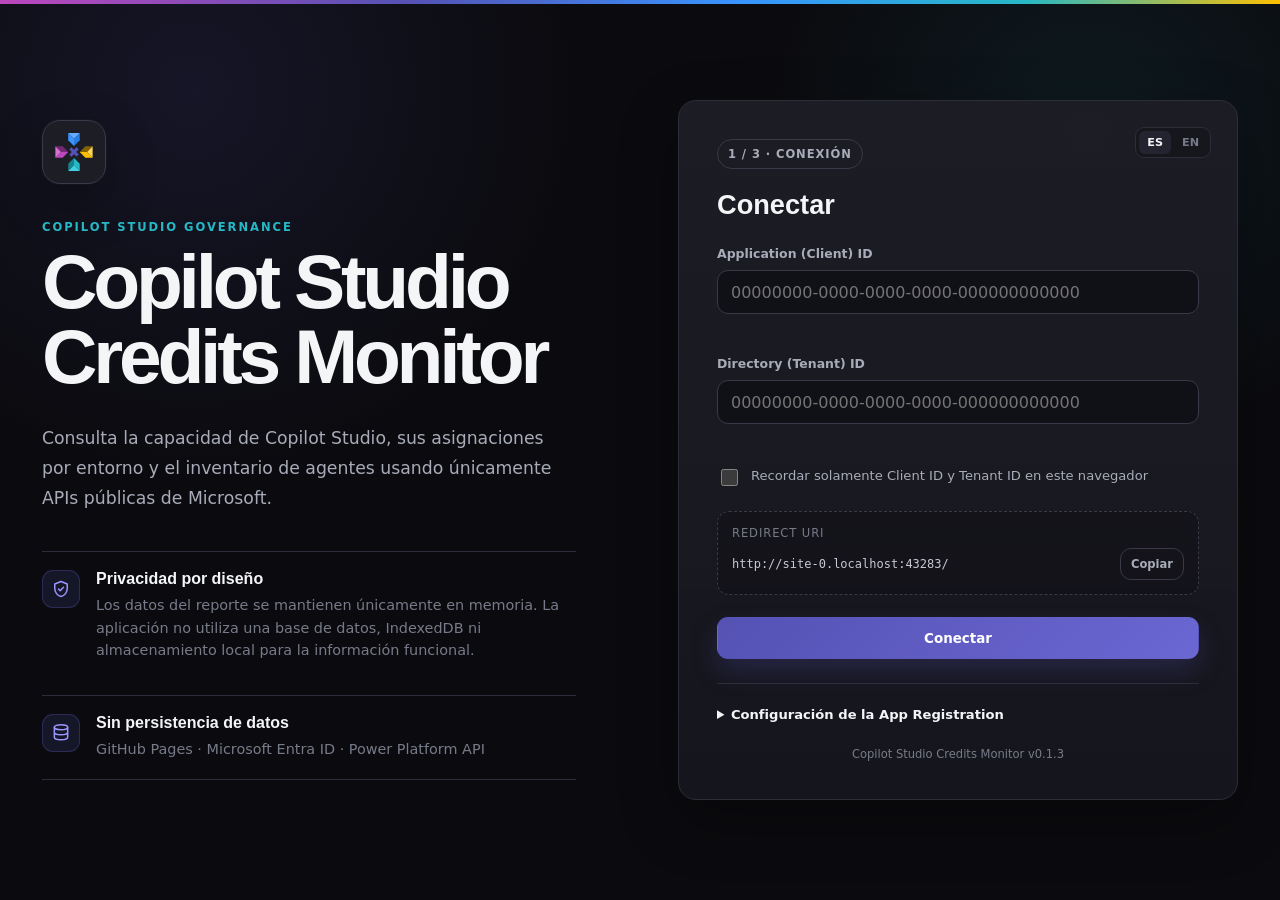
==== index.html @ 64adfed3 "Add files via upload" ====
<!doctype html>
<!-- Copilot Studio Credits Monitor v0.1.3 -->
<html lang="es">
  <head>
    <meta charset="UTF-8" />
    <meta name="viewport" content="width=device-width, initial-scale=1.0" />
    <meta name="theme-color" content="#0b0b0f" />
    <meta name="description" content="Copilot Studio Credits Monitor — static, read-only Power Platform reporting SPA." />
    <meta http-equiv="Content-Security-Policy" content="default-src 'self'; script-src 'self'; style-src 'self' 'unsafe-inline' https://fonts.googleapis.com; font-src 'self' https://fonts.gstatic.com; img-src 'self' data:; connect-src 'self' https://login.microsoftonline.com https://api.powerplatform.com; frame-src https://login.microsoftonline.com; object-src 'none'; base-uri 'self'; form-action 'self' https://login.microsoftonline.com; frame-ancestors 'none'; upgrade-insecure-requests" />
    <link rel="preconnect" href="https://fonts.googleapis.com" />
    <link rel="preconnect" href="https://fonts.gstatic.com" crossorigin />
    <link href="https://fonts.googleapis.com/css2?family=Inter:wght@400;500;600;700&family=Space+Grotesk:wght@500;600;700&display=swap" rel="stylesheet" />
    <link rel="icon" href="./assets/nfba-logo.svg" type="image/svg+xml" />
    <title>Copilot Studio Credits Monitor</title>
    <script type="module" crossorigin src="./assets/index-C0Znh2kC.js"></script>
    <link rel="stylesheet" crossorigin href="./assets/index-skGBAotD.css">
  </head>
  <body>
    <div id="app"></div>
  </body>
</html>
---- assets/index-skGBAotD.css ----
:root{--lightningcss-light: ;--lightningcss-dark:initial;color-scheme:dark;--indigo:#5552b4;--blue:#3895ff;--teal:#27b8c6;--gold:#ffc000;--magenta:#bd47bd;--red:#e05;--green:#38c793;--ink:#0b0b0f;--surface:#16161d;--surface-2:#1d1d26;--surface-3:#242430;--hairline:#2d2d39;--hairline-light:#393947;--text:#f4f5f7;--muted:#a8abb8;--soft:#777b89;--spectrum:linear-gradient(135deg, #bd47bd 0%, #5552b4 32%, #3895ff 58%, #27b8c6 80%, #ffc000 100%);--shadow:0 20px 60px #00000052;--radius:18px}*{box-sizing:border-box}html{background:var(--ink);min-height:100%}body{background:radial-gradient(circle at 15% 10%, #5552b426, transparent 28%), radial-gradient(circle at 85% 15%, #27b8c617, transparent 24%), var(--ink);min-width:320px;min-height:100vh;color:var(--text);margin:0;font-family:Inter,system-ui,sans-serif}button,input,select{font:inherit}button{color:inherit}a{color:var(--blue)}svg{fill:none;stroke:currentColor;stroke-width:1.8px;stroke-linecap:round;stroke-linejoin:round;width:20px;height:20px}.spectrum-line{z-index:100;background:var(--spectrum);height:4px;position:fixed;inset:0 0 auto}.panel{border:1px solid var(--hairline);border-radius:var(--radius);box-shadow:var(--shadow);background:linear-gradient(#1d1d26f0,#16161df5)}.eyebrow{color:var(--teal);letter-spacing:.17em;text-transform:uppercase;margin:0 0 10px;font-size:.72rem;font-weight:700}.connect-layout{grid-template-columns:minmax(0,1.1fr) minmax(390px,560px);align-items:center;gap:clamp(40px,8vw,120px);max-width:1320px;min-height:100vh;margin:0 auto;padding:64px 42px;display:grid}.connect-brand{max-width:680px}.brand-mark{background:var(--surface-2);border:1px solid var(--hairline-light);border-radius:18px;place-items:center;width:64px;height:64px;margin-bottom:36px;display:grid;box-shadow:0 0 0 1px #ffffff05,0 18px 50px #00000040}.brand-mark img{width:42px;height:42px}.connect-brand h1{letter-spacing:-.055em;max-width:760px;margin:0;font:700 clamp(2.8rem,6vw,5.6rem)/.98 Space Grotesk,sans-serif}.connect-brand .lead{max-width:650px;color:var(--muted);margin:28px 0 38px;font-size:1.08rem;line-height:1.75}.connect-features{gap:16px;display:grid}.connect-features article{border-top:1px solid var(--hairline);gap:16px;padding:18px 0;display:flex}.connect-features article:last-child{border-bottom:1px solid var(--hairline)}.connect-features strong{font-family:Space Grotesk,sans-serif;display:block}.connect-features p{color:var(--soft);margin:6px 0 0;font-size:.9rem;line-height:1.55}.feature-icon,.notice-icon,.about-icon{color:#9997ff;background:#5552b429;border:1px solid #5552b457;border-radius:11px;flex:none;place-items:center;width:38px;height:38px;display:grid}.connect-card{padding:38px;position:relative}.connect-language{position:absolute;top:26px;right:26px}.step-badge,.source-pill{border:1px solid var(--hairline-light);color:var(--muted);text-transform:uppercase;letter-spacing:.08em;border-radius:999px;align-items:center;padding:7px 10px;font-size:.72rem;font-weight:600;display:inline-flex}.connect-card h2{margin:22px 0 28px;font:650 1.7rem/1 Space Grotesk,sans-serif}.field{gap:9px;margin-bottom:18px;display:grid}.field>span,.filters label>span,.select-field>span{color:var(--muted);font-size:.78rem;font-weight:600}input,select{width:100%;min-height:44px;color:var(--text);border:1px solid var(--hairline-light);background:#101017;border-radius:11px;outline:none;padding:0 13px;transition:border .2s,box-shadow .2s}input:focus,select:focus{border-color:var(--blue);box-shadow:0 0 0 3px #3895ff21}.field-error{color:#ff7aa7;min-height:15px;font-size:.74rem}.remember-row{color:var(--muted);align-items:flex-start;gap:10px;margin:8px 0 22px;font-size:.82rem;line-height:1.45;display:flex}.remember-row input{width:17px;height:17px;min-height:auto;accent-color:var(--indigo)}.redirect-box{border:1px dashed var(--hairline-light);background:#0000002e;border-radius:12px;grid-template-columns:1fr auto;align-items:center;gap:8px 12px;margin-bottom:22px;padding:14px;display:grid}.redirect-box>span{color:var(--soft);text-transform:uppercase;letter-spacing:.08em;grid-column:1/-1;font-size:.72rem}.redirect-box code{text-overflow:ellipsis;color:#c7c8d1;white-space:nowrap;min-width:0;font-size:.75rem;overflow:hidden}.button{cursor:pointer;border:1px solid #0000;border-radius:11px;justify-content:center;align-items:center;gap:8px;min-height:42px;padding:0 16px;font-size:.84rem;font-weight:650;transition:transform .15s,background .15s,border .15s;display:inline-flex}.button:hover:not(:disabled){transform:translateY(-1px)}.button:disabled{opacity:.5;cursor:not-allowed}.button.primary{color:#fff;background:linear-gradient(135deg, var(--indigo), #6b67d3);box-shadow:0 12px 26px #5552b440}.button.secondary{background:var(--surface-3);border-color:var(--hairline-light)}.button.ghost{border-color:var(--hairline-light);color:var(--muted);background:0 0}.button.compact{min-height:32px;padding:0 10px;font-size:.72rem}.button.wide{width:100%}.setup-details{border-top:1px solid var(--hairline);color:var(--muted);margin-top:24px;padding-top:20px;font-size:.82rem;line-height:1.6}.setup-details summary{cursor:pointer;color:var(--text);font-weight:600}.setup-details code{overflow-wrap:anywhere;background:#0e0e14;border-radius:8px;margin-top:10px;padding:10px;display:block}.version-line{color:var(--soft);text-align:center;margin:22px 0 0;font-size:.72rem}.language-switch{border:1px solid var(--hairline);background:var(--surface);border-radius:9px;gap:3px;padding:3px;display:flex}.language-switch button{color:var(--soft);cursor:pointer;background:0 0;border:0;border-radius:6px;padding:5px 8px;font-size:.7rem;font-weight:700}.language-switch button.active{background:var(--surface-3);color:var(--text)}.app-header{z-index:40;-webkit-backdrop-filter:blur(18px);backdrop-filter:blur(18px);border-bottom:1px solid var(--hairline);background:#0b0b0fe0;justify-content:space-between;align-items:center;height:74px;padding:0 24px;display:flex;position:sticky;top:0}.header-brand{align-items:center;gap:12px;display:flex}.header-brand img{width:34px;height:34px}.header-brand div{gap:2px;display:grid}.header-brand span{color:var(--teal);letter-spacing:.12em;font-size:.61rem;font-weight:700}.header-brand strong{font:650 .96rem Space Grotesk,sans-serif}.header-actions{align-items:center;gap:9px;display:flex}.memory-badge{color:var(--muted);border:1px solid var(--hairline);border-radius:999px;align-items:center;gap:7px;padding:8px 10px;font-size:.72rem;display:flex}.memory-badge span{background:var(--teal);border-radius:50%;width:7px;height:7px;box-shadow:0 0 10px #27b8c6a6}.icon-button{border:1px solid var(--hairline);background:var(--surface);width:38px;height:38px;color:var(--muted);cursor:pointer;border-radius:10px;place-items:center;display:grid}.icon-button:hover:not(:disabled){color:var(--text);border-color:var(--hairline-light)}.icon-button:disabled{opacity:.45}.app-frame{grid-template-columns:250px minmax(0,1fr);min-height:calc(100vh - 74px);display:grid}.sidebar{border-right:1px solid var(--hairline);background:#0e0e13c2;flex-direction:column;height:calc(100vh - 74px);padding:24px 16px 18px;display:flex;position:sticky;top:74px}.session-card{background:var(--surface);border:1px solid var(--hairline);border-radius:14px;margin-bottom:22px;padding:16px}.session-status{color:var(--green);text-transform:uppercase;letter-spacing:.08em;align-items:center;gap:7px;margin-bottom:10px;font-size:.68rem;font-weight:700;display:flex}.session-status span{background:var(--green);border-radius:50%;width:7px;height:7px}.session-card>strong{text-overflow:ellipsis;white-space:nowrap;font-size:.82rem;display:block;overflow:hidden}.session-card dl{gap:9px;margin:14px 0 0;display:grid}.session-card dl div{justify-content:space-between;gap:8px;display:flex}.session-card dt{color:var(--soft);font-size:.66rem}.session-card dd{color:var(--muted);text-align:right;margin:0;font-size:.66rem}.side-nav{gap:6px;display:grid}.side-nav button{min-height:46px;color:var(--muted);cursor:pointer;text-align:left;background:0 0;border:1px solid #0000;border-radius:11px;align-items:center;gap:13px;padding:0 12px;font-weight:600;display:flex}.side-nav button span{color:var(--soft);font:600 .65rem Space Grotesk,sans-serif}.side-nav button:hover{color:var(--text);background:#ffffff06}.side-nav button.active{color:#fff;background:linear-gradient(90deg,#5552b43b,#5552b40d);border-color:#5552b454}.side-nav button.active span{color:#aaa8ff}.sidebar-footer{color:var(--soft);margin-top:auto;padding:12px;font-size:.68rem;line-height:1.6}.sidebar-footer span{color:#555867}.main-content{min-width:0;padding:34px clamp(20px,3.2vw,48px) 60px}.page-heading{justify-content:space-between;align-items:flex-end;gap:28px;margin-bottom:26px;display:flex}.page-heading h1{letter-spacing:-.045em;margin:0;font:700 clamp(2.1rem,4vw,3.7rem)/1 Space Grotesk,sans-serif}.page-heading p:not(.eyebrow){max-width:720px;color:var(--muted);margin:12px 0 0;line-height:1.6}.page-actions{align-items:flex-end;gap:10px;display:flex}.select-field{gap:6px;min-width:260px;display:grid}.loading-panel{border-color:#3895ff47;align-items:center;gap:16px;margin-bottom:20px;padding:18px 20px;display:flex}.loading-panel p{color:var(--muted);margin:5px 0 0;font-size:.8rem}.spinner{border:3px solid #3895ff2b;border-top-color:var(--blue);border-radius:50%;width:28px;height:28px;animation:.9s linear infinite spin}@keyframes spin{to{transform:rotate(360deg)}}.error-stack{gap:10px;margin-bottom:20px;display:grid}.error-banner{background:#ee005512;border:1px solid #ee005552;border-radius:13px;grid-template-columns:auto minmax(0,1fr) auto;align-items:start;gap:13px;padding:15px;display:grid}.error-symbol{color:#ff6b9e;background:#ee005526;border-radius:9px;place-items:center;width:30px;height:30px;font-weight:800;display:grid}.error-copy p{color:#d5a5b6;margin:5px 0 0;font-size:.8rem;line-height:1.5}.error-copy pre{color:#d7b9c3;white-space:pre-wrap;background:#00000038;border-radius:8px;max-height:180px;padding:10px;font-size:.72rem;overflow:auto}.kpi-grid{grid-template-columns:repeat(5,minmax(0,1fr));gap:14px;margin-bottom:16px;display:grid}.kpi-card{min-height:145px;box-shadow:none;padding:21px;position:relative;overflow:hidden}.kpi-card:before{content:"";background:var(--card-accent);height:3px;position:absolute;inset:0 0 auto}.kpi-card>span{color:var(--muted);font-size:.76rem;font-weight:600}.kpi-card>strong{letter-spacing:-.04em;margin-top:20px;font:700 clamp(1.65rem,2.6vw,2.45rem) Space Grotesk,sans-serif;display:block}.kpi-card>small{min-height:16px;color:var(--soft);margin-top:7px;font-size:.72rem;display:block}.indigo{--card-accent:var(--indigo)}.blue{--card-accent:var(--blue)}.teal{--card-accent:var(--teal)}.gold{--card-accent:var(--gold)}.magenta{--card-accent:var(--magenta)}.red{--card-accent:var(--red)}.dashboard-grid{grid-template-columns:minmax(0,1.45fr) minmax(320px,.75fr);gap:16px;margin-bottom:16px;display:grid}.capacity-panel,.inventory-panel{box-shadow:none;padding:22px}.panel-title{justify-content:space-between;align-items:flex-start;gap:16px;display:flex}.panel-title span:not(.source-pill){color:var(--soft);letter-spacing:.12em;text-transform:uppercase;font-size:.66rem}.panel-title h2{margin:5px 0 0;font:650 1.25rem Space Grotesk,sans-serif}.capacity-visual{grid-template-columns:180px minmax(0,1fr);align-items:center;gap:28px;padding:28px 0;display:grid}.ring{--value:0;background:conic-gradient(var(--magenta) calc(var(--value) * 1%), var(--surface-3) 0);border-radius:50%;place-items:center;width:164px;height:164px;display:grid}.ring:before{content:"";background:var(--surface);border-radius:50%;width:128px;height:128px;position:absolute}.ring{position:relative}.ring div{z-index:1;text-align:center;display:grid;position:relative}.ring strong{font:700 1.7rem Space Grotesk,sans-serif}.ring span{color:var(--soft);font-size:.7rem}.capacity-bars{gap:18px;display:grid}.progress-row>div:first-child{justify-content:space-between;gap:12px;margin-bottom:7px;display:flex}.progress-row span{color:var(--muted);font-size:.76rem}.progress-row strong{font-size:.8rem}.progress-track{background:var(--surface-3);border-radius:99px;height:7px;overflow:hidden}.progress-track span{border-radius:inherit;background:var(--card-accent);height:100%;display:block}.metadata-row{border-top:1px solid var(--hairline);color:var(--muted);justify-content:space-between;gap:16px;padding-top:15px;font-size:.75rem;display:flex}.metadata-row strong{color:var(--text)}.mini-metrics{grid-template-columns:1fr 1fr;gap:10px;margin-top:24px;display:grid}.mini-metric{border:1px solid var(--hairline);background:#ffffff05;border-radius:13px;min-height:96px;padding:16px;position:relative;overflow:hidden}.mini-metric:after{content:"";background:var(--card-accent);opacity:.12;border-radius:50%;width:52px;height:52px;position:absolute;bottom:-18px;right:-18px}.mini-metric strong{font:700 1.45rem Space Grotesk,sans-serif;display:block}.mini-metric span{color:var(--muted);font-size:.72rem}.allocation-summary{background:linear-gradient(135deg,#5552b42e,#27b8c614);border:1px solid #5552b440;border-radius:13px;grid-template-columns:1fr auto;align-items:end;gap:4px 12px;margin-top:16px;padding:16px;display:grid}.allocation-summary span{color:var(--muted);font-size:.72rem}.allocation-summary strong{grid-area:1/2/span 2;font:700 1.55rem Space Grotesk,sans-serif}.allocation-summary small{color:var(--soft);font-size:.68rem}.notice{box-shadow:none;align-items:flex-start;gap:14px;padding:18px;display:flex}.notice strong{font-size:.88rem}.notice p{color:var(--muted);margin:6px 0 0;font-size:.8rem;line-height:1.55}.compact-notice{margin-bottom:16px}.empty-state{text-align:center;box-shadow:none;margin-bottom:16px;padding:70px 20px}.empty-icon{background:var(--surface-3);width:58px;height:58px;color:var(--muted);border-radius:16px;place-items:center;margin:0 auto 15px;display:grid}.empty-icon svg{width:28px;height:28px}.empty-state h2{margin:0;font-family:Space Grotesk,sans-serif}.empty-state p{color:var(--muted)}.filters{box-shadow:none;grid-template-columns:minmax(260px,1fr) minmax(170px,.35fr) minmax(170px,.35fr);gap:14px;margin-bottom:14px;padding:16px;display:grid}.filters.two-columns{grid-template-columns:minmax(260px,1fr) minmax(220px,.45fr)}.filters label{gap:7px;display:grid}.table-panel{box-shadow:none;overflow:hidden}.data-table{width:100%}.table-row{border-top:1px solid var(--hairline);align-items:center;gap:16px;min-height:66px;padding:12px 18px;font-size:.78rem;display:grid}.environment-table .table-row{grid-template-columns:minmax(240px,1.4fr) minmax(100px,.55fr) minmax(90px,.45fr) minmax(100px,.5fr) minmax(110px,.45fr) minmax(70px,.3fr)}.agent-table .table-row{grid-template-columns:minmax(240px,1.3fr) minmax(180px,.9fr) minmax(110px,.55fr) minmax(110px,.55fr) minmax(100px,.45fr)}.table-row:first-child{border-top:0}.table-head{min-height:43px;color:var(--soft);text-transform:uppercase;letter-spacing:.06em;background:#ffffff05;font-size:.67rem;font-weight:700}.table-row:not(.table-head):hover{background:#ffffff05}.primary-cell{min-width:0}.primary-cell strong,.primary-cell small{text-overflow:ellipsis;white-space:nowrap;display:block;overflow:hidden}.primary-cell strong{font-size:.81rem}.primary-cell small{color:var(--soft);margin-top:5px;font-size:.68rem}.number-cell{font-variant-numeric:tabular-nums;font-weight:650}.status-pill{border-radius:999px;align-items:center;min-height:24px;padding:0 8px;font-size:.66rem;font-weight:700;display:inline-flex}.status-pill.ok{color:#65ddb2;background:#38c7931c;border:1px solid #38c7933b}.status-pill.neutral{color:#b4b7c4;background:#a8abb814;border:1px solid #a8abb829}.status-pill.error{color:#ff7aa7;background:#ee00551a;border:1px solid #ee005538}.table-empty{color:var(--muted);text-align:center;padding:58px 20px}.about-grid{grid-template-columns:repeat(3,minmax(0,1fr));gap:16px;display:grid}.about-card{box-shadow:none;padding:24px}.about-card h2{margin:20px 0 12px;font:650 1.1rem Space Grotesk,sans-serif}.about-card p{color:var(--muted);font-size:.82rem;line-height:1.65}.technical-card{box-shadow:none;margin-top:16px;padding:24px}.technical-card h2{margin:0 0 18px;font:650 1.1rem Space Grotesk,sans-serif}.technical-card dl{border:1px solid var(--hairline);background:var(--hairline);border-radius:12px;grid-template-columns:repeat(2,minmax(0,1fr));gap:1px;display:grid;overflow:hidden}.technical-card dl div{background:var(--surface);padding:14px}.technical-card dt{color:var(--soft);text-transform:uppercase;letter-spacing:.06em;font-size:.68rem}.technical-card dd{overflow-wrap:anywhere;margin:6px 0 0;font-size:.78rem}.fatal-error{border:1px solid var(--red);background:var(--surface);border-radius:16px;max-width:720px;margin:100px auto;padding:30px}@media (max-width:1180px){.kpi-grid{grid-template-columns:repeat(3,minmax(0,1fr))}.dashboard-grid{grid-template-columns:1fr}.inventory-panel{grid-template-columns:1fr 1fr;gap:20px;display:grid}.inventory-panel .panel-title{grid-column:1/-1}.allocation-summary{margin-top:0}}@media (max-width:900px){.connect-layout{grid-template-columns:1fr;max-width:720px;padding:60px 24px}.connect-brand h1{font-size:clamp(2.8rem,11vw,4.7rem)}.app-frame{grid-template-columns:1fr}.sidebar{border-right:0;border-bottom:1px solid var(--hairline);height:auto;padding:12px 16px;position:static}.session-card,.sidebar-footer{display:none}.side-nav{grid-template-columns:repeat(4,1fr)}.side-nav button{justify-content:center;padding:0 8px;font-size:.72rem}.side-nav button span{display:none}.main-content{padding-top:26px}.page-heading{flex-direction:column;align-items:flex-start}.page-actions{flex-wrap:wrap;width:100%}.select-field{flex:1;min-width:min(100%,300px)}.about-grid{grid-template-columns:1fr}}@media (max-width:720px){.app-header{height:auto;min-height:70px;padding:12px 14px}.header-brand span,.memory-badge{display:none}.header-brand strong{font-size:.78rem}.header-actions{gap:5px}.language-switch{display:none}.kpi-grid{grid-template-columns:repeat(2,minmax(0,1fr))}.kpi-card{min-height:125px}.capacity-visual{grid-template-columns:1fr;justify-items:center}.capacity-bars{width:100%}.inventory-panel{display:block}.allocation-summary{margin-top:16px}.filters,.filters.two-columns{grid-template-columns:1fr}.table-head{display:none}.environment-table .table-row,.agent-table .table-row{grid-template-columns:1fr 1fr;gap:12px;padding:17px}.table-row:not(.table-head)>span{gap:5px;display:grid}.table-row:not(.table-head)>span:before{content:attr(data-label);color:var(--soft);text-transform:uppercase;letter-spacing:.05em;font-size:.61rem;font-weight:700}.primary-cell{border-bottom:1px solid var(--hairline);grid-column:1/-1;padding-bottom:10px}.technical-card dl{grid-template-columns:1fr}}@media (max-width:480px){.connect-layout{padding:48px 14px}.connect-brand{display:none}.connect-card{padding:26px 20px}.connect-language{top:18px;right:18px}.main-content{padding:22px 12px 50px}.side-nav{gap:2px}.side-nav button{min-height:42px;font-size:.65rem}.kpi-grid{grid-template-columns:1fr}.page-actions .button{flex:1}.environment-table .table-row,.agent-table .table-row{grid-template-columns:1fr}.primary-cell{grid-column:auto}.error-banner{grid-template-columns:auto 1fr}.error-banner .button{grid-column:2;justify-self:start}}
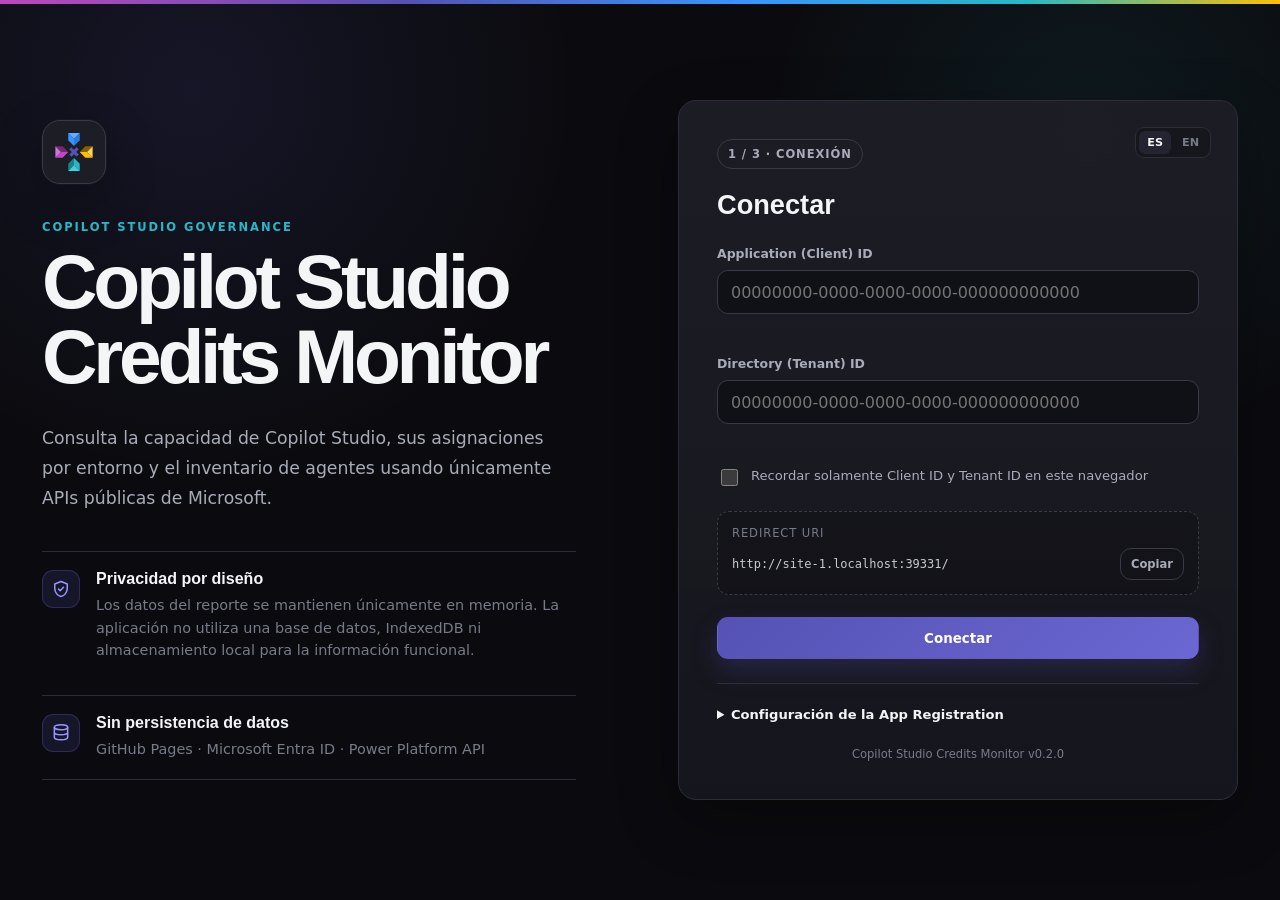
==== commit 9492142e: "Add files via upload" ====
--- a/index.html
+++ b/index.html
@@ -1,5 +1,4 @@
 <!doctype html>
-<!-- Copilot Studio Credits Monitor v0.1.3 -->
 <html lang="es">
   <head>
     <meta charset="UTF-8" />
@@ -12,8 +11,8 @@
     <link href="https://fonts.googleapis.com/css2?family=Inter:wght@400;500;600;700&family=Space+Grotesk:wght@500;600;700&display=swap" rel="stylesheet" />
     <link rel="icon" href="./assets/nfba-logo.svg" type="image/svg+xml" />
     <title>Copilot Studio Credits Monitor</title>
-    <script type="module" crossorigin src="./assets/index-C0Znh2kC.js"></script>
-    <link rel="stylesheet" crossorigin href="./assets/index-skGBAotD.css">
+    <script type="module" crossorigin src="./assets/index-D8Xjd-oF.js"></script>
+    <link rel="stylesheet" crossorigin href="./assets/index-CQ7FHIyZ.css">
   </head>
   <body>
     <div id="app"></div>
--- a/assets/index-CQ7FHIyZ.css
+++ b/assets/index-CQ7FHIyZ.css
@@ -0,0 +1 @@
+:root{--lightningcss-light: ;--lightningcss-dark:initial;color-scheme:dark;--indigo:#5552b4;--blue:#3895ff;--teal:#27b8c6;--gold:#ffc000;--magenta:#bd47bd;--red:#e05;--green:#38c793;--ink:#0b0b0f;--surface:#16161d;--surface-2:#1d1d26;--surface-3:#242430;--hairline:#2d2d39;--hairline-light:#393947;--text:#f4f5f7;--muted:#a8abb8;--soft:#777b89;--spectrum:linear-gradient(135deg, #bd47bd 0%, #5552b4 32%, #3895ff 58%, #27b8c6 80%, #ffc000 100%);--shadow:0 20px 60px #00000052;--radius:18px}*{box-sizing:border-box}html{background:var(--ink);min-height:100%}body{background:radial-gradient(circle at 15% 10%, #5552b426, transparent 28%), radial-gradient(circle at 85% 15%, #27b8c617, transparent 24%), var(--ink);min-width:320px;min-height:100vh;color:var(--text);margin:0;font-family:Inter,system-ui,sans-serif}button,input,select{font:inherit}button{color:inherit}a{color:var(--blue)}svg{fill:none;stroke:currentColor;stroke-width:1.8px;stroke-linecap:round;stroke-linejoin:round;width:20px;height:20px}.spectrum-line{z-index:100;background:var(--spectrum);height:4px;position:fixed;inset:0 0 auto}.panel{border:1px solid var(--hairline);border-radius:var(--radius);box-shadow:var(--shadow);background:linear-gradient(#1d1d26f0,#16161df5)}.eyebrow{color:var(--teal);letter-spacing:.17em;text-transform:uppercase;margin:0 0 10px;font-size:.72rem;font-weight:700}.connect-layout{grid-template-columns:minmax(0,1.1fr) minmax(390px,560px);align-items:center;gap:clamp(40px,8vw,120px);max-width:1320px;min-height:100vh;margin:0 auto;padding:64px 42px;display:grid}.connect-brand{max-width:680px}.brand-mark{background:var(--surface-2);border:1px solid var(--hairline-light);border-radius:18px;place-items:center;width:64px;height:64px;margin-bottom:36px;display:grid;box-shadow:0 0 0 1px #ffffff05,0 18px 50px #00000040}.brand-mark img{width:42px;height:42px}.connect-brand h1{letter-spacing:-.055em;max-width:760px;margin:0;font:700 clamp(2.8rem,6vw,5.6rem)/.98 Space Grotesk,sans-serif}.connect-brand .lead{max-width:650px;color:var(--muted);margin:28px 0 38px;font-size:1.08rem;line-height:1.75}.connect-features{gap:16px;display:grid}.connect-features article{border-top:1px solid var(--hairline);gap:16px;padding:18px 0;display:flex}.connect-features article:last-child{border-bottom:1px solid var(--hairline)}.connect-features strong{font-family:Space Grotesk,sans-serif;display:block}.connect-features p{color:var(--soft);margin:6px 0 0;font-size:.9rem;line-height:1.55}.feature-icon,.notice-icon,.about-icon{color:#9997ff;background:#5552b429;border:1px solid #5552b457;border-radius:11px;flex:none;place-items:center;width:38px;height:38px;display:grid}.connect-card{padding:38px;position:relative}.connect-language{position:absolute;top:26px;right:26px}.step-badge,.source-pill{border:1px solid var(--hairline-light);color:var(--muted);text-transform:uppercase;letter-spacing:.08em;border-radius:999px;align-items:center;padding:7px 10px;font-size:.72rem;font-weight:600;display:inline-flex}.connect-card h2{margin:22px 0 28px;font:650 1.7rem/1 Space Grotesk,sans-serif}.field{gap:9px;margin-bottom:18px;display:grid}.field>span,.filters label>span,.select-field>span{color:var(--muted);font-size:.78rem;font-weight:600}input,select{width:100%;min-height:44px;color:var(--text);border:1px solid var(--hairline-light);background:#101017;border-radius:11px;outline:none;padding:0 13px;transition:border .2s,box-shadow .2s}input:focus,select:focus{border-color:var(--blue);box-shadow:0 0 0 3px #3895ff21}.field-error{color:#ff7aa7;min-height:15px;font-size:.74rem}.remember-row{color:var(--muted);align-items:flex-start;gap:10px;margin:8px 0 22px;font-size:.82rem;line-height:1.45;display:flex}.remember-row input{width:17px;height:17px;min-height:auto;accent-color:var(--indigo)}.redirect-box{border:1px dashed var(--hairline-light);background:#0000002e;border-radius:12px;grid-template-columns:1fr auto;align-items:center;gap:8px 12px;margin-bottom:22px;padding:14px;display:grid}.redirect-box>span{color:var(--soft);text-transform:uppercase;letter-spacing:.08em;grid-column:1/-1;font-size:.72rem}.redirect-box code{text-overflow:ellipsis;color:#c7c8d1;white-space:nowrap;min-width:0;font-size:.75rem;overflow:hidden}.button{cursor:pointer;border:1px solid #0000;border-radius:11px;justify-content:center;align-items:center;gap:8px;min-height:42px;padding:0 16px;font-size:.84rem;font-weight:650;transition:transform .15s,background .15s,border .15s;display:inline-flex}.button:hover:not(:disabled){transform:translateY(-1px)}.button:disabled{opacity:.5;cursor:not-allowed}.button.primary{color:#fff;background:linear-gradient(135deg, var(--indigo), #6b67d3);box-shadow:0 12px 26px #5552b440}.button.secondary{background:var(--surface-3);border-color:var(--hairline-light)}.button.ghost{border-color:var(--hairline-light);color:var(--muted);background:0 0}.button.compact{min-height:32px;padding:0 10px;font-size:.72rem}.button.wide{width:100%}.setup-details{border-top:1px solid var(--hairline);color:var(--muted);margin-top:24px;padding-top:20px;font-size:.82rem;line-height:1.6}.setup-details summary{cursor:pointer;color:var(--text);font-weight:600}.setup-details code{overflow-wrap:anywhere;background:#0e0e14;border-radius:8px;margin-top:10px;padding:10px;display:block}.version-line{color:var(--soft);text-align:center;margin:22px 0 0;font-size:.72rem}.language-switch{border:1px solid var(--hairline);background:var(--surface);border-radius:9px;gap:3px;padding:3px;display:flex}.language-switch button{color:var(--soft);cursor:pointer;background:0 0;border:0;border-radius:6px;padding:5px 8px;font-size:.7rem;font-weight:700}.language-switch button.active{background:var(--surface-3);color:var(--text)}.app-header{z-index:40;-webkit-backdrop-filter:blur(18px);backdrop-filter:blur(18px);border-bottom:1px solid var(--hairline);background:#0b0b0fe0;justify-content:space-between;align-items:center;height:74px;padding:0 24px;display:flex;position:sticky;top:0}.header-brand{align-items:center;gap:12px;display:flex}.header-brand img{width:34px;height:34px}.header-brand div{gap:2px;display:grid}.header-brand span{color:var(--teal);letter-spacing:.12em;font-size:.61rem;font-weight:700}.header-brand strong{font:650 .96rem Space Grotesk,sans-serif}.header-actions{align-items:center;gap:9px;display:flex}.memory-badge{color:var(--muted);border:1px solid var(--hairline);border-radius:999px;align-items:center;gap:7px;padding:8px 10px;font-size:.72rem;display:flex}.memory-badge span{background:var(--teal);border-radius:50%;width:7px;height:7px;box-shadow:0 0 10px #27b8c6a6}.icon-button{border:1px solid var(--hairline);background:var(--surface);width:38px;height:38px;color:var(--muted);cursor:pointer;border-radius:10px;place-items:center;display:grid}.icon-button:hover:not(:disabled){color:var(--text);border-color:var(--hairline-light)}.icon-button:disabled{opacity:.45}.app-frame{grid-template-columns:250px minmax(0,1fr);min-height:calc(100vh - 74px);display:grid}.sidebar{border-right:1px solid var(--hairline);background:#0e0e13c2;flex-direction:column;height:calc(100vh - 74px);padding:24px 16px 18px;display:flex;position:sticky;top:74px}.session-card{background:var(--surface);border:1px solid var(--hairline);border-radius:14px;margin-bottom:22px;padding:16px}.session-status{color:var(--green);text-transform:uppercase;letter-spacing:.08em;align-items:center;gap:7px;margin-bottom:10px;font-size:.68rem;font-weight:700;display:flex}.session-status span{background:var(--green);border-radius:50%;width:7px;height:7px}.session-card>strong{text-overflow:ellipsis;white-space:nowrap;font-size:.82rem;display:block;overflow:hidden}.session-card dl{gap:9px;margin:14px 0 0;display:grid}.session-card dl div{justify-content:space-between;gap:8px;display:flex}.session-card dt{color:var(--soft);font-size:.66rem}.session-card dd{color:var(--muted);text-align:right;margin:0;font-size:.66rem}.side-nav{gap:6px;display:grid}.side-nav button{min-height:46px;color:var(--muted);cursor:pointer;text-align:left;background:0 0;border:1px solid #0000;border-radius:11px;align-items:center;gap:13px;padding:0 12px;font-weight:600;display:flex}.side-nav button span{color:var(--soft);font:600 .65rem Space Grotesk,sans-serif}.side-nav button:hover{color:var(--text);background:#ffffff06}.side-nav button.active{color:#fff;background:linear-gradient(90deg,#5552b43b,#5552b40d);border-color:#5552b454}.side-nav button.active span{color:#aaa8ff}.sidebar-footer{color:var(--soft);margin-top:auto;padding:12px;font-size:.68rem;line-height:1.6}.sidebar-footer span{color:#555867}.main-content{min-width:0;padding:34px clamp(20px,3.2vw,48px) 60px}.page-heading{justify-content:space-between;align-items:flex-end;gap:28px;margin-bottom:26px;display:flex}.page-heading h1{letter-spacing:-.045em;margin:0;font:700 clamp(2.1rem,4vw,3.7rem)/1 Space Grotesk,sans-serif}.page-heading p:not(.eyebrow){max-width:720px;color:var(--muted);margin:12px 0 0;line-height:1.6}.page-actions{align-items:flex-end;gap:10px;display:flex}.select-field{gap:6px;min-width:260px;display:grid}.loading-panel{border-color:#3895ff47;align-items:center;gap:16px;margin-bottom:20px;padding:18px 20px;display:flex}.loading-panel p{color:var(--muted);margin:5px 0 0;font-size:.8rem}.spinner{border:3px solid #3895ff2b;border-top-color:var(--blue);border-radius:50%;width:28px;height:28px;animation:.9s linear infinite spin}@keyframes spin{to{transform:rotate(360deg)}}.error-stack{gap:10px;margin-bottom:20px;display:grid}.error-banner{background:#ee005512;border:1px solid #ee005552;border-radius:13px;grid-template-columns:auto minmax(0,1fr) auto;align-items:start;gap:13px;padding:15px;display:grid}.error-symbol{color:#ff6b9e;background:#ee005526;border-radius:9px;place-items:center;width:30px;height:30px;font-weight:800;display:grid}.error-copy p{color:#d5a5b6;margin:5px 0 0;font-size:.8rem;line-height:1.5}.error-copy pre{color:#d7b9c3;white-space:pre-wrap;background:#00000038;border-radius:8px;max-height:180px;padding:10px;font-size:.72rem;overflow:auto}.kpi-grid{grid-template-columns:repeat(5,minmax(0,1fr));gap:14px;margin-bottom:16px;display:grid}.kpi-card{min-height:145px;box-shadow:none;padding:21px;position:relative;overflow:hidden}.kpi-card:before{content:"";background:var(--card-accent);height:3px;position:absolute;inset:0 0 auto}.kpi-card>span{color:var(--muted);font-size:.76rem;font-weight:600}.kpi-card>strong{letter-spacing:-.04em;margin-top:20px;font:700 clamp(1.65rem,2.6vw,2.45rem) Space Grotesk,sans-serif;display:block}.kpi-card>small{min-height:16px;color:var(--soft);margin-top:7px;font-size:.72rem;display:block}.indigo{--card-accent:var(--indigo)}.blue{--card-accent:var(--blue)}.teal{--card-accent:var(--teal)}.gold{--card-accent:var(--gold)}.magenta{--card-accent:var(--magenta)}.red{--card-accent:var(--red)}.dashboard-grid{grid-template-columns:minmax(0,1.45fr) minmax(320px,.75fr);gap:16px;margin-bottom:16px;display:grid}.capacity-panel,.inventory-panel{box-shadow:none;padding:22px}.panel-title{justify-content:space-between;align-items:flex-start;gap:16px;display:flex}.panel-title span:not(.source-pill){color:var(--soft);letter-spacing:.12em;text-transform:uppercase;font-size:.66rem}.panel-title h2{margin:5px 0 0;font:650 1.25rem Space Grotesk,sans-serif}.capacity-visual{grid-template-columns:180px minmax(0,1fr);align-items:center;gap:28px;padding:28px 0;display:grid}.ring{--value:0;background:conic-gradient(var(--magenta) calc(var(--value) * 1%), var(--surface-3) 0);border-radius:50%;place-items:center;width:164px;height:164px;display:grid}.ring:before{content:"";background:var(--surface);border-radius:50%;width:128px;height:128px;position:absolute}.ring{position:relative}.ring div{z-index:1;text-align:center;display:grid;position:relative}.ring strong{font:700 1.7rem Space Grotesk,sans-serif}.ring span{color:var(--soft);font-size:.7rem}.capacity-bars{gap:18px;display:grid}.progress-row>div:first-child{justify-content:space-between;gap:12px;margin-bottom:7px;display:flex}.progress-row span{color:var(--muted);font-size:.76rem}.progress-row strong{font-size:.8rem}.progress-track{background:var(--surface-3);border-radius:99px;height:7px;overflow:hidden}.progress-track span{border-radius:inherit;background:var(--card-accent);height:100%;display:block}.metadata-row{border-top:1px solid var(--hairline);color:var(--muted);justify-content:space-between;gap:16px;padding-top:15px;font-size:.75rem;display:flex}.metadata-row strong{color:var(--text)}.mini-metrics{grid-template-columns:1fr 1fr;gap:10px;margin-top:24px;display:grid}.mini-metric{border:1px solid var(--hairline);background:#ffffff05;border-radius:13px;min-height:96px;padding:16px;position:relative;overflow:hidden}.mini-metric:after{content:"";background:var(--card-accent);opacity:.12;border-radius:50%;width:52px;height:52px;position:absolute;bottom:-18px;right:-18px}.mini-metric strong{font:700 1.45rem Space Grotesk,sans-serif;display:block}.mini-metric span{color:var(--muted);font-size:.72rem}.allocation-summary{background:linear-gradient(135deg,#5552b42e,#27b8c614);border:1px solid #5552b440;border-radius:13px;grid-template-columns:1fr auto;align-items:end;gap:4px 12px;margin-top:16px;padding:16px;display:grid}.allocation-summary span{color:var(--muted);font-size:.72rem}.allocation-summary strong{grid-area:1/2/span 2;font:700 1.55rem Space Grotesk,sans-serif}.allocation-summary small{color:var(--soft);font-size:.68rem}.notice{box-shadow:none;align-items:flex-start;gap:14px;padding:18px;display:flex}.notice strong{font-size:.88rem}.notice p{color:var(--muted);margin:6px 0 0;font-size:.8rem;line-height:1.55}.compact-notice{margin-bottom:16px}.empty-state{text-align:center;box-shadow:none;margin-bottom:16px;padding:70px 20px}.empty-icon{background:var(--surface-3);width:58px;height:58px;color:var(--muted);border-radius:16px;place-items:center;margin:0 auto 15px;display:grid}.empty-icon svg{width:28px;height:28px}.empty-state h2{margin:0;font-family:Space Grotesk,sans-serif}.empty-state p{color:var(--muted)}.filters{box-shadow:none;grid-template-columns:minmax(260px,1fr) minmax(170px,.35fr) minmax(170px,.35fr);gap:14px;margin-bottom:14px;padding:16px;display:grid}.filters.two-columns{grid-template-columns:minmax(260px,1fr) minmax(220px,.45fr)}.filters label{gap:7px;display:grid}.table-panel{box-shadow:none;overflow:hidden}.data-table{width:100%}.table-row{border-top:1px solid var(--hairline);align-items:center;gap:16px;min-height:66px;padding:12px 18px;font-size:.78rem;display:grid}.environment-table .table-row{grid-template-columns:minmax(240px,1.4fr) minmax(100px,.55fr) minmax(90px,.45fr) minmax(100px,.5fr) minmax(110px,.45fr) minmax(70px,.3fr)}.agent-table .table-row{grid-template-columns:minmax(240px,1.3fr) minmax(180px,.9fr) minmax(110px,.55fr) minmax(110px,.55fr) minmax(100px,.45fr)}.table-row:first-child{border-top:0}.table-head{min-height:43px;color:var(--soft);text-transform:uppercase;letter-spacing:.06em;background:#ffffff05;font-size:.67rem;font-weight:700}.table-row:not(.table-head):hover{background:#ffffff05}.primary-cell{min-width:0}.primary-cell strong,.primary-cell small{text-overflow:ellipsis;white-space:nowrap;display:block;overflow:hidden}.primary-cell strong{font-size:.81rem}.primary-cell small{color:var(--soft);margin-top:5px;font-size:.68rem}.number-cell{font-variant-numeric:tabular-nums;font-weight:650}.status-pill{border-radius:999px;align-items:center;min-height:24px;padding:0 8px;font-size:.66rem;font-weight:700;display:inline-flex}.status-pill.ok{color:#65ddb2;background:#38c7931c;border:1px solid #38c7933b}.status-pill.neutral{color:#b4b7c4;background:#a8abb814;border:1px solid #a8abb829}.status-pill.error{color:#ff7aa7;background:#ee00551a;border:1px solid #ee005538}.table-empty{color:var(--muted);text-align:center;padding:58px 20px}.about-grid{grid-template-columns:repeat(3,minmax(0,1fr));gap:16px;display:grid}.about-card{box-shadow:none;padding:24px}.about-card h2{margin:20px 0 12px;font:650 1.1rem Space Grotesk,sans-serif}.about-card p{color:var(--muted);font-size:.82rem;line-height:1.65}.technical-card{box-shadow:none;margin-top:16px;padding:24px}.technical-card h2{margin:0 0 18px;font:650 1.1rem Space Grotesk,sans-serif}.technical-card dl{border:1px solid var(--hairline);background:var(--hairline);border-radius:12px;grid-template-columns:repeat(2,minmax(0,1fr));gap:1px;display:grid;overflow:hidden}.technical-card dl div{background:var(--surface);padding:14px}.technical-card dt{color:var(--soft);text-transform:uppercase;letter-spacing:.06em;font-size:.68rem}.technical-card dd{overflow-wrap:anywhere;margin:6px 0 0;font-size:.78rem}.fatal-error{border:1px solid var(--red);background:var(--surface);border-radius:16px;max-width:720px;margin:100px auto;padding:30px}@media (max-width:1180px){.kpi-grid{grid-template-columns:repeat(3,minmax(0,1fr))}.dashboard-grid{grid-template-columns:1fr}.inventory-panel{grid-template-columns:1fr 1fr;gap:20px;display:grid}.inventory-panel .panel-title{grid-column:1/-1}.allocation-summary{margin-top:0}}@media (max-width:900px){.connect-layout{grid-template-columns:1fr;max-width:720px;padding:60px 24px}.connect-brand h1{font-size:clamp(2.8rem,11vw,4.7rem)}.app-frame{grid-template-columns:1fr}.sidebar{border-right:0;border-bottom:1px solid var(--hairline);height:auto;padding:12px 16px;position:static}.session-card,.sidebar-footer{display:none}.side-nav{grid-template-columns:repeat(4,1fr)}.side-nav button{justify-content:center;padding:0 8px;font-size:.72rem}.side-nav button span{display:none}.main-content{padding-top:26px}.page-heading{flex-direction:column;align-items:flex-start}.page-actions{flex-wrap:wrap;width:100%}.select-field{flex:1;min-width:min(100%,300px)}.about-grid{grid-template-columns:1fr}}@media (max-width:720px){.app-header{height:auto;min-height:70px;padding:12px 14px}.header-brand span,.memory-badge{display:none}.header-brand strong{font-size:.78rem}.header-actions{gap:5px}.language-switch{display:none}.kpi-grid{grid-template-columns:repeat(2,minmax(0,1fr))}.kpi-card{min-height:125px}.capacity-visual{grid-template-columns:1fr;justify-items:center}.capacity-bars{width:100%}.inventory-panel{display:block}.allocation-summary{margin-top:16px}.filters,.filters.two-columns{grid-template-columns:1fr}.table-head{display:none}.environment-table .table-row,.agent-table .table-row{grid-template-columns:1fr 1fr;gap:12px;padding:17px}.table-row:not(.table-head)>span{gap:5px;display:grid}.table-row:not(.table-head)>span:before{content:attr(data-label);color:var(--soft);text-transform:uppercase;letter-spacing:.05em;font-size:.61rem;font-weight:700}.primary-cell{border-bottom:1px solid var(--hairline);grid-column:1/-1;padding-bottom:10px}.technical-card dl{grid-template-columns:1fr}}@media (max-width:480px){.connect-layout{padding:48px 14px}.connect-brand{display:none}.connect-card{padding:26px 20px}.connect-language{top:18px;right:18px}.main-content{padding:22px 12px 50px}.side-nav{gap:2px}.side-nav button{min-height:42px;font-size:.65rem}.kpi-grid{grid-template-columns:1fr}.page-actions .button{flex:1}.environment-table .table-row,.agent-table .table-row{grid-template-columns:1fr}.primary-cell{grid-column:auto}.error-banner{grid-template-columns:auto 1fr}.error-banner .button{grid-column:2;justify-self:start}}.consolidated-notice{background:linear-gradient(#3895ff14,#16161df5);border-color:#3895ff3d;margin-bottom:16px}.breakdown-panel{box-shadow:none;margin:0 0 16px;padding:22px}.breakdown-table{border:1px solid var(--hairline);border-radius:12px;margin-top:18px;overflow:hidden}.breakdown-row{border-top:1px solid var(--hairline);grid-template-columns:minmax(250px,1.6fr) repeat(3,minmax(90px,.55fr)) minmax(150px,.8fr);align-items:center;gap:14px;min-height:52px;padding:10px 14px;font-size:.75rem;display:grid}.breakdown-row:first-child{border-top:0}.breakdown-row>span:not(:last-child){font-variant-numeric:tabular-nums}.breakdown-row:not(.breakdown-head):hover{background:#ffffff05}.breakdown-head{min-height:42px;color:var(--soft);text-transform:uppercase;letter-spacing:.06em;background:#ffffff05;font-size:.64rem;font-weight:700}.breakdown-row strong{font-family:Space Grotesk,sans-serif;font-size:.78rem}.books-cta{border:1px solid var(--hairline);border-radius:var(--radius);background:radial-gradient(circle at top right, #3895ff24, transparent 38%), radial-gradient(circle at bottom left, #bd47bd1f, transparent 42%), var(--surface);box-shadow:none;margin-top:26px;padding:22px}.books-cta-header{text-align:center;max-width:690px;margin:0 auto 18px}.books-cta-header h2{margin:0 0 6px;font:650 1.2rem Space Grotesk,sans-serif}.books-cta-header p{color:var(--muted);margin:0;font-size:.82rem;line-height:1.55}.books-grid{grid-template-columns:repeat(2,minmax(0,1fr));gap:14px;display:grid}.book-card{border:1px solid var(--hairline);background:#0b0b0fb8;border-radius:12px;grid-template-columns:92px minmax(0,1fr);align-items:center;gap:14px;padding:13px;display:grid}.book-cover-wrap{width:92px;aspect-ratio:var(--book-ratio,.75);background:var(--hairline);border-radius:6px;overflow:hidden;box-shadow:0 8px 22px #0000004d}.book-cover{object-fit:contain;background:#087d90;width:100%;height:100%;display:block}.book-cover-fallback{color:#fff;background:var(--spectrum);text-align:center;justify-content:center;align-items:center;width:100%;height:100%;padding:8px;font-size:.58rem;font-weight:700;display:none}.book-card h3{margin:0 0 6px;font:650 .84rem/1.35 Space Grotesk,sans-serif}.book-card p{color:var(--muted);margin:0 0 9px;font-size:.7rem}.book-card a{color:var(--blue);font-size:.74rem;font-weight:700;text-decoration:none}.book-card a:hover{color:var(--teal)}@media (max-width:900px){.breakdown-row{grid-template-columns:minmax(220px,1.3fr) repeat(3,minmax(82px,.5fr)) minmax(130px,.7fr)}.books-grid{grid-template-columns:1fr}}@media (max-width:720px){.breakdown-table{overflow-x:auto}.breakdown-row{min-width:760px}.book-card{grid-template-columns:78px minmax(0,1fr)}.book-cover-wrap{width:78px}}
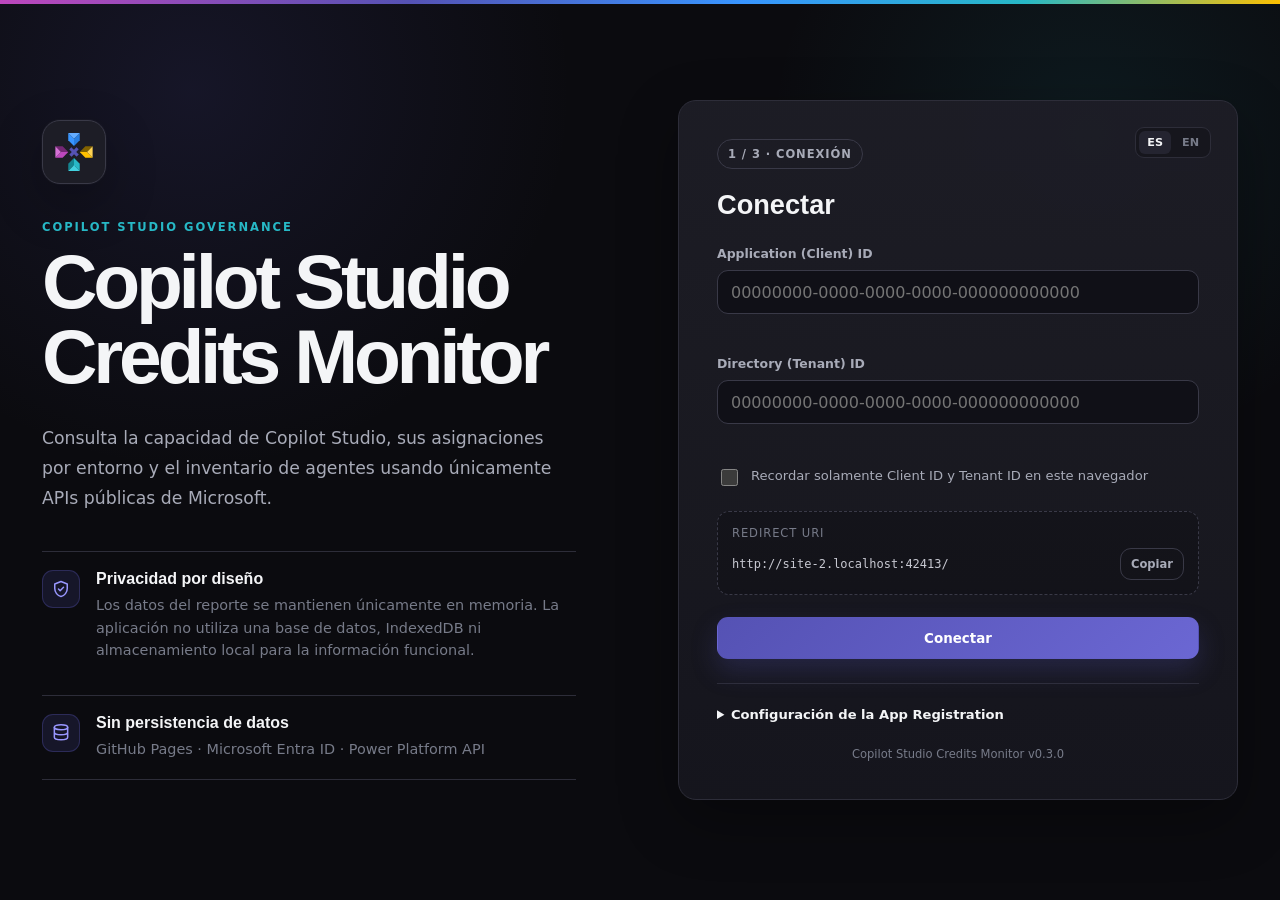
==== commit 4ac1f156: "Add files via upload" ====
--- a/index.html
+++ b/index.html
@@ -11,8 +11,8 @@
     <link href="https://fonts.googleapis.com/css2?family=Inter:wght@400;500;600;700&family=Space+Grotesk:wght@500;600;700&display=swap" rel="stylesheet" />
     <link rel="icon" href="./assets/nfba-logo.svg" type="image/svg+xml" />
     <title>Copilot Studio Credits Monitor</title>
-    <script type="module" crossorigin src="./assets/index-D8Xjd-oF.js"></script>
-    <link rel="stylesheet" crossorigin href="./assets/index-CQ7FHIyZ.css">
+    <script type="module" crossorigin src="./assets/index-BaDtTBcm.js"></script>
+    <link rel="stylesheet" crossorigin href="./assets/index-CZEGcsUH.css">
   </head>
   <body>
     <div id="app"></div>
--- a/assets/index-CZEGcsUH.css
+++ b/assets/index-CZEGcsUH.css
@@ -0,0 +1 @@
+:root{--lightningcss-light: ;--lightningcss-dark:initial;color-scheme:dark;--indigo:#5552b4;--blue:#3895ff;--teal:#27b8c6;--gold:#ffc000;--magenta:#bd47bd;--red:#e05;--green:#38c793;--ink:#0b0b0f;--surface:#16161d;--surface-2:#1d1d26;--surface-3:#242430;--hairline:#2d2d39;--hairline-light:#393947;--text:#f4f5f7;--muted:#a8abb8;--soft:#777b89;--spectrum:linear-gradient(135deg, #bd47bd 0%, #5552b4 32%, #3895ff 58%, #27b8c6 80%, #ffc000 100%);--shadow:0 20px 60px #00000052;--radius:18px}*{box-sizing:border-box}html{background:var(--ink);min-height:100%}body{background:radial-gradient(circle at 15% 10%, #5552b426, transparent 28%), radial-gradient(circle at 85% 15%, #27b8c617, transparent 24%), var(--ink);min-width:320px;min-height:100vh;color:var(--text);margin:0;font-family:Inter,system-ui,sans-serif}button,input,select{font:inherit}button{color:inherit}a{color:var(--blue)}svg{fill:none;stroke:currentColor;stroke-width:1.8px;stroke-linecap:round;stroke-linejoin:round;width:20px;height:20px}.spectrum-line{z-index:100;background:var(--spectrum);height:4px;position:fixed;inset:0 0 auto}.panel{border:1px solid var(--hairline);border-radius:var(--radius);box-shadow:var(--shadow);background:linear-gradient(#1d1d26f0,#16161df5)}.eyebrow{color:var(--teal);letter-spacing:.17em;text-transform:uppercase;margin:0 0 10px;font-size:.72rem;font-weight:700}.connect-layout{grid-template-columns:minmax(0,1.1fr) minmax(390px,560px);align-items:center;gap:clamp(40px,8vw,120px);max-width:1320px;min-height:100vh;margin:0 auto;padding:64px 42px;display:grid}.connect-brand{max-width:680px}.brand-mark{background:var(--surface-2);border:1px solid var(--hairline-light);border-radius:18px;place-items:center;width:64px;height:64px;margin-bottom:36px;display:grid;box-shadow:0 0 0 1px #ffffff05,0 18px 50px #00000040}.brand-mark img{width:42px;height:42px}.connect-brand h1{letter-spacing:-.055em;max-width:760px;margin:0;font:700 clamp(2.8rem,6vw,5.6rem)/.98 Space Grotesk,sans-serif}.connect-brand .lead{max-width:650px;color:var(--muted);margin:28px 0 38px;font-size:1.08rem;line-height:1.75}.connect-features{gap:16px;display:grid}.connect-features article{border-top:1px solid var(--hairline);gap:16px;padding:18px 0;display:flex}.connect-features article:last-child{border-bottom:1px solid var(--hairline)}.connect-features strong{font-family:Space Grotesk,sans-serif;display:block}.connect-features p{color:var(--soft);margin:6px 0 0;font-size:.9rem;line-height:1.55}.feature-icon,.notice-icon,.about-icon{color:#9997ff;background:#5552b429;border:1px solid #5552b457;border-radius:11px;flex:none;place-items:center;width:38px;height:38px;display:grid}.connect-card{padding:38px;position:relative}.connect-language{position:absolute;top:26px;right:26px}.step-badge,.source-pill{border:1px solid var(--hairline-light);color:var(--muted);text-transform:uppercase;letter-spacing:.08em;border-radius:999px;align-items:center;padding:7px 10px;font-size:.72rem;font-weight:600;display:inline-flex}.connect-card h2{margin:22px 0 28px;font:650 1.7rem/1 Space Grotesk,sans-serif}.field{gap:9px;margin-bottom:18px;display:grid}.field>span,.filters label>span,.select-field>span{color:var(--muted);font-size:.78rem;font-weight:600}input,select{width:100%;min-height:44px;color:var(--text);border:1px solid var(--hairline-light);background:#101017;border-radius:11px;outline:none;padding:0 13px;transition:border .2s,box-shadow .2s}input:focus,select:focus{border-color:var(--blue);box-shadow:0 0 0 3px #3895ff21}.field-error{color:#ff7aa7;min-height:15px;font-size:.74rem}.remember-row{color:var(--muted);align-items:flex-start;gap:10px;margin:8px 0 22px;font-size:.82rem;line-height:1.45;display:flex}.remember-row input{width:17px;height:17px;min-height:auto;accent-color:var(--indigo)}.redirect-box{border:1px dashed var(--hairline-light);background:#0000002e;border-radius:12px;grid-template-columns:1fr auto;align-items:center;gap:8px 12px;margin-bottom:22px;padding:14px;display:grid}.redirect-box>span{color:var(--soft);text-transform:uppercase;letter-spacing:.08em;grid-column:1/-1;font-size:.72rem}.redirect-box code{text-overflow:ellipsis;color:#c7c8d1;white-space:nowrap;min-width:0;font-size:.75rem;overflow:hidden}.button{cursor:pointer;border:1px solid #0000;border-radius:11px;justify-content:center;align-items:center;gap:8px;min-height:42px;padding:0 16px;font-size:.84rem;font-weight:650;transition:transform .15s,background .15s,border .15s;display:inline-flex}.button:hover:not(:disabled){transform:translateY(-1px)}.button:disabled{opacity:.5;cursor:not-allowed}.button.primary{color:#fff;background:linear-gradient(135deg, var(--indigo), #6b67d3);box-shadow:0 12px 26px #5552b440}.button.secondary{background:var(--surface-3);border-color:var(--hairline-light)}.button.ghost{border-color:var(--hairline-light);color:var(--muted);background:0 0}.button.compact{min-height:32px;padding:0 10px;font-size:.72rem}.button.wide{width:100%}.setup-details{border-top:1px solid var(--hairline);color:var(--muted);margin-top:24px;padding-top:20px;font-size:.82rem;line-height:1.6}.setup-details summary{cursor:pointer;color:var(--text);font-weight:600}.setup-details code{overflow-wrap:anywhere;background:#0e0e14;border-radius:8px;margin-top:10px;padding:10px;display:block}.version-line{color:var(--soft);text-align:center;margin:22px 0 0;font-size:.72rem}.language-switch{border:1px solid var(--hairline);background:var(--surface);border-radius:9px;gap:3px;padding:3px;display:flex}.language-switch button{color:var(--soft);cursor:pointer;background:0 0;border:0;border-radius:6px;padding:5px 8px;font-size:.7rem;font-weight:700}.language-switch button.active{background:var(--surface-3);color:var(--text)}.app-header{z-index:40;-webkit-backdrop-filter:blur(18px);backdrop-filter:blur(18px);border-bottom:1px solid var(--hairline);background:#0b0b0fe0;justify-content:space-between;align-items:center;height:74px;padding:0 24px;display:flex;position:sticky;top:0}.header-brand{align-items:center;gap:12px;display:flex}.header-brand img{width:34px;height:34px}.header-brand div{gap:2px;display:grid}.header-brand span{color:var(--teal);letter-spacing:.12em;font-size:.61rem;font-weight:700}.header-brand strong{font:650 .96rem Space Grotesk,sans-serif}.header-actions{align-items:center;gap:9px;display:flex}.memory-badge{color:var(--muted);border:1px solid var(--hairline);border-radius:999px;align-items:center;gap:7px;padding:8px 10px;font-size:.72rem;display:flex}.memory-badge span{background:var(--teal);border-radius:50%;width:7px;height:7px;box-shadow:0 0 10px #27b8c6a6}.icon-button{border:1px solid var(--hairline);background:var(--surface);width:38px;height:38px;color:var(--muted);cursor:pointer;border-radius:10px;place-items:center;display:grid}.icon-button:hover:not(:disabled){color:var(--text);border-color:var(--hairline-light)}.icon-button:disabled{opacity:.45}.app-frame{grid-template-columns:250px minmax(0,1fr);min-height:calc(100vh - 74px);display:grid}.sidebar{border-right:1px solid var(--hairline);background:#0e0e13c2;flex-direction:column;height:calc(100vh - 74px);padding:24px 16px 18px;display:flex;position:sticky;top:74px}.session-card{background:var(--surface);border:1px solid var(--hairline);border-radius:14px;margin-bottom:22px;padding:16px}.session-status{color:var(--green);text-transform:uppercase;letter-spacing:.08em;align-items:center;gap:7px;margin-bottom:10px;font-size:.68rem;font-weight:700;display:flex}.session-status span{background:var(--green);border-radius:50%;width:7px;height:7px}.session-card>strong{text-overflow:ellipsis;white-space:nowrap;font-size:.82rem;display:block;overflow:hidden}.session-card dl{gap:9px;margin:14px 0 0;display:grid}.session-card dl div{justify-content:space-between;gap:8px;display:flex}.session-card dt{color:var(--soft);font-size:.66rem}.session-card dd{color:var(--muted);text-align:right;margin:0;font-size:.66rem}.side-nav{gap:6px;display:grid}.side-nav button{min-height:46px;color:var(--muted);cursor:pointer;text-align:left;background:0 0;border:1px solid #0000;border-radius:11px;align-items:center;gap:13px;padding:0 12px;font-weight:600;display:flex}.side-nav button span{color:var(--soft);font:600 .65rem Space Grotesk,sans-serif}.side-nav button:hover{color:var(--text);background:#ffffff06}.side-nav button.active{color:#fff;background:linear-gradient(90deg,#5552b43b,#5552b40d);border-color:#5552b454}.side-nav button.active span{color:#aaa8ff}.sidebar-footer{color:var(--soft);margin-top:auto;padding:12px;font-size:.68rem;line-height:1.6}.sidebar-footer span{color:#555867}.main-content{min-width:0;padding:34px clamp(20px,3.2vw,48px) 60px}.page-heading{justify-content:space-between;align-items:flex-end;gap:28px;margin-bottom:26px;display:flex}.page-heading h1{letter-spacing:-.045em;margin:0;font:700 clamp(2.1rem,4vw,3.7rem)/1 Space Grotesk,sans-serif}.page-heading p:not(.eyebrow){max-width:720px;color:var(--muted);margin:12px 0 0;line-height:1.6}.page-actions{align-items:flex-end;gap:10px;display:flex}.select-field{gap:6px;min-width:260px;display:grid}.loading-panel{border-color:#3895ff47;align-items:center;gap:16px;margin-bottom:20px;padding:18px 20px;display:flex}.loading-panel p{color:var(--muted);margin:5px 0 0;font-size:.8rem}.spinner{border:3px solid #3895ff2b;border-top-color:var(--blue);border-radius:50%;width:28px;height:28px;animation:.9s linear infinite spin}@keyframes spin{to{transform:rotate(360deg)}}.error-stack{gap:10px;margin-bottom:20px;display:grid}.error-banner{background:#ee005512;border:1px solid #ee005552;border-radius:13px;grid-template-columns:auto minmax(0,1fr) auto;align-items:start;gap:13px;padding:15px;display:grid}.error-symbol{color:#ff6b9e;background:#ee005526;border-radius:9px;place-items:center;width:30px;height:30px;font-weight:800;display:grid}.error-copy p{color:#d5a5b6;margin:5px 0 0;font-size:.8rem;line-height:1.5}.error-copy pre{color:#d7b9c3;white-space:pre-wrap;background:#00000038;border-radius:8px;max-height:180px;padding:10px;font-size:.72rem;overflow:auto}.kpi-grid{grid-template-columns:repeat(5,minmax(0,1fr));gap:14px;margin-bottom:16px;display:grid}.kpi-card{min-height:145px;box-shadow:none;padding:21px;position:relative;overflow:hidden}.kpi-card:before{content:"";background:var(--card-accent);height:3px;position:absolute;inset:0 0 auto}.kpi-card>span{color:var(--muted);font-size:.76rem;font-weight:600}.kpi-card>strong{letter-spacing:-.04em;margin-top:20px;font:700 clamp(1.65rem,2.6vw,2.45rem) Space Grotesk,sans-serif;display:block}.kpi-card>small{min-height:16px;color:var(--soft);margin-top:7px;font-size:.72rem;display:block}.indigo{--card-accent:var(--indigo)}.blue{--card-accent:var(--blue)}.teal{--card-accent:var(--teal)}.gold{--card-accent:var(--gold)}.magenta{--card-accent:var(--magenta)}.red{--card-accent:var(--red)}.dashboard-grid{grid-template-columns:minmax(0,1.45fr) minmax(320px,.75fr);gap:16px;margin-bottom:16px;display:grid}.capacity-panel,.inventory-panel{box-shadow:none;padding:22px}.panel-title{justify-content:space-between;align-items:flex-start;gap:16px;display:flex}.panel-title span:not(.source-pill){color:var(--soft);letter-spacing:.12em;text-transform:uppercase;font-size:.66rem}.panel-title h2{margin:5px 0 0;font:650 1.25rem Space Grotesk,sans-serif}.capacity-visual{grid-template-columns:180px minmax(0,1fr);align-items:center;gap:28px;padding:28px 0;display:grid}.ring{--value:0;background:conic-gradient(var(--magenta) calc(var(--value) * 1%), var(--surface-3) 0);border-radius:50%;place-items:center;width:164px;height:164px;display:grid}.ring:before{content:"";background:var(--surface);border-radius:50%;width:128px;height:128px;position:absolute}.ring{position:relative}.ring div{z-index:1;text-align:center;display:grid;position:relative}.ring strong{font:700 1.7rem Space Grotesk,sans-serif}.ring span{color:var(--soft);font-size:.7rem}.capacity-bars{gap:18px;display:grid}.progress-row>div:first-child{justify-content:space-between;gap:12px;margin-bottom:7px;display:flex}.progress-row span{color:var(--muted);font-size:.76rem}.progress-row strong{font-size:.8rem}.progress-track{background:var(--surface-3);border-radius:99px;height:7px;overflow:hidden}.progress-track span{border-radius:inherit;background:var(--card-accent);height:100%;display:block}.metadata-row{border-top:1px solid var(--hairline);color:var(--muted);justify-content:space-between;gap:16px;padding-top:15px;font-size:.75rem;display:flex}.metadata-row strong{color:var(--text)}.mini-metrics{grid-template-columns:1fr 1fr;gap:10px;margin-top:24px;display:grid}.mini-metric{border:1px solid var(--hairline);background:#ffffff05;border-radius:13px;min-height:96px;padding:16px;position:relative;overflow:hidden}.mini-metric:after{content:"";background:var(--card-accent);opacity:.12;border-radius:50%;width:52px;height:52px;position:absolute;bottom:-18px;right:-18px}.mini-metric strong{font:700 1.45rem Space Grotesk,sans-serif;display:block}.mini-metric span{color:var(--muted);font-size:.72rem}.allocation-summary{background:linear-gradient(135deg,#5552b42e,#27b8c614);border:1px solid #5552b440;border-radius:13px;grid-template-columns:1fr auto;align-items:end;gap:4px 12px;margin-top:16px;padding:16px;display:grid}.allocation-summary span{color:var(--muted);font-size:.72rem}.allocation-summary strong{grid-area:1/2/span 2;font:700 1.55rem Space Grotesk,sans-serif}.allocation-summary small{color:var(--soft);font-size:.68rem}.notice{box-shadow:none;align-items:flex-start;gap:14px;padding:18px;display:flex}.notice strong{font-size:.88rem}.notice p{color:var(--muted);margin:6px 0 0;font-size:.8rem;line-height:1.55}.compact-notice{margin-bottom:16px}.empty-state{text-align:center;box-shadow:none;margin-bottom:16px;padding:70px 20px}.empty-icon{background:var(--surface-3);width:58px;height:58px;color:var(--muted);border-radius:16px;place-items:center;margin:0 auto 15px;display:grid}.empty-icon svg{width:28px;height:28px}.empty-state h2{margin:0;font-family:Space Grotesk,sans-serif}.empty-state p{color:var(--muted)}.filters{box-shadow:none;grid-template-columns:minmax(260px,1fr) minmax(170px,.35fr) minmax(170px,.35fr);gap:14px;margin-bottom:14px;padding:16px;display:grid}.filters.two-columns{grid-template-columns:minmax(260px,1fr) minmax(220px,.45fr)}.filters label{gap:7px;display:grid}.table-panel{box-shadow:none;overflow:hidden}.data-table{width:100%}.table-row{border-top:1px solid var(--hairline);align-items:center;gap:16px;min-height:66px;padding:12px 18px;font-size:.78rem;display:grid}.environment-table .table-row{grid-template-columns:minmax(240px,1.4fr) minmax(100px,.55fr) minmax(90px,.45fr) minmax(100px,.5fr) minmax(110px,.45fr) minmax(70px,.3fr)}.agent-table .table-row{grid-template-columns:minmax(240px,1.3fr) minmax(180px,.9fr) minmax(110px,.55fr) minmax(110px,.55fr) minmax(100px,.45fr)}.table-row:first-child{border-top:0}.table-head{min-height:43px;color:var(--soft);text-transform:uppercase;letter-spacing:.06em;background:#ffffff05;font-size:.67rem;font-weight:700}.table-row:not(.table-head):hover{background:#ffffff05}.primary-cell{min-width:0}.primary-cell strong,.primary-cell small{text-overflow:ellipsis;white-space:nowrap;display:block;overflow:hidden}.primary-cell strong{font-size:.81rem}.primary-cell small{color:var(--soft);margin-top:5px;font-size:.68rem}.number-cell{font-variant-numeric:tabular-nums;font-weight:650}.status-pill{border-radius:999px;align-items:center;min-height:24px;padding:0 8px;font-size:.66rem;font-weight:700;display:inline-flex}.status-pill.ok{color:#65ddb2;background:#38c7931c;border:1px solid #38c7933b}.status-pill.neutral{color:#b4b7c4;background:#a8abb814;border:1px solid #a8abb829}.status-pill.error{color:#ff7aa7;background:#ee00551a;border:1px solid #ee005538}.table-empty{color:var(--muted);text-align:center;padding:58px 20px}.about-grid{grid-template-columns:repeat(3,minmax(0,1fr));gap:16px;display:grid}.about-card{box-shadow:none;padding:24px}.about-card h2{margin:20px 0 12px;font:650 1.1rem Space Grotesk,sans-serif}.about-card p{color:var(--muted);font-size:.82rem;line-height:1.65}.technical-card{box-shadow:none;margin-top:16px;padding:24px}.technical-card h2{margin:0 0 18px;font:650 1.1rem Space Grotesk,sans-serif}.technical-card dl{border:1px solid var(--hairline);background:var(--hairline);border-radius:12px;grid-template-columns:repeat(2,minmax(0,1fr));gap:1px;display:grid;overflow:hidden}.technical-card dl div{background:var(--surface);padding:14px}.technical-card dt{color:var(--soft);text-transform:uppercase;letter-spacing:.06em;font-size:.68rem}.technical-card dd{overflow-wrap:anywhere;margin:6px 0 0;font-size:.78rem}.fatal-error{border:1px solid var(--red);background:var(--surface);border-radius:16px;max-width:720px;margin:100px auto;padding:30px}@media (max-width:1180px){.kpi-grid{grid-template-columns:repeat(3,minmax(0,1fr))}.dashboard-grid{grid-template-columns:1fr}.inventory-panel{grid-template-columns:1fr 1fr;gap:20px;display:grid}.inventory-panel .panel-title{grid-column:1/-1}.allocation-summary{margin-top:0}}@media (max-width:900px){.connect-layout{grid-template-columns:1fr;max-width:720px;padding:60px 24px}.connect-brand h1{font-size:clamp(2.8rem,11vw,4.7rem)}.app-frame{grid-template-columns:1fr}.sidebar{border-right:0;border-bottom:1px solid var(--hairline);height:auto;padding:12px 16px;position:static}.session-card,.sidebar-footer{display:none}.side-nav{grid-template-columns:repeat(4,1fr)}.side-nav button{justify-content:center;padding:0 8px;font-size:.72rem}.side-nav button span{display:none}.main-content{padding-top:26px}.page-heading{flex-direction:column;align-items:flex-start}.page-actions{flex-wrap:wrap;width:100%}.select-field{flex:1;min-width:min(100%,300px)}.about-grid{grid-template-columns:1fr}}@media (max-width:720px){.app-header{height:auto;min-height:70px;padding:12px 14px}.header-brand span,.memory-badge{display:none}.header-brand strong{font-size:.78rem}.header-actions{gap:5px}.language-switch{display:none}.kpi-grid{grid-template-columns:repeat(2,minmax(0,1fr))}.kpi-card{min-height:125px}.capacity-visual{grid-template-columns:1fr;justify-items:center}.capacity-bars{width:100%}.inventory-panel{display:block}.allocation-summary{margin-top:16px}.filters,.filters.two-columns{grid-template-columns:1fr}.table-head{display:none}.environment-table .table-row,.agent-table .table-row{grid-template-columns:1fr 1fr;gap:12px;padding:17px}.table-row:not(.table-head)>span{gap:5px;display:grid}.table-row:not(.table-head)>span:before{content:attr(data-label);color:var(--soft);text-transform:uppercase;letter-spacing:.05em;font-size:.61rem;font-weight:700}.primary-cell{border-bottom:1px solid var(--hairline);grid-column:1/-1;padding-bottom:10px}.technical-card dl{grid-template-columns:1fr}}@media (max-width:480px){.connect-layout{padding:48px 14px}.connect-brand{display:none}.connect-card{padding:26px 20px}.connect-language{top:18px;right:18px}.main-content{padding:22px 12px 50px}.side-nav{gap:2px}.side-nav button{min-height:42px;font-size:.65rem}.kpi-grid{grid-template-columns:1fr}.page-actions .button{flex:1}.environment-table .table-row,.agent-table .table-row{grid-template-columns:1fr}.primary-cell{grid-column:auto}.error-banner{grid-template-columns:auto 1fr}.error-banner .button{grid-column:2;justify-self:start}}.consolidated-notice{background:linear-gradient(#3895ff14,#16161df5);border-color:#3895ff3d;margin-bottom:16px}.breakdown-panel{box-shadow:none;margin:0 0 16px;padding:22px}.breakdown-table{border:1px solid var(--hairline);border-radius:12px;margin-top:18px;overflow:hidden}.breakdown-row{border-top:1px solid var(--hairline);grid-template-columns:minmax(250px,1.6fr) repeat(3,minmax(90px,.55fr)) minmax(150px,.8fr);align-items:center;gap:14px;min-height:52px;padding:10px 14px;font-size:.75rem;display:grid}.breakdown-row:first-child{border-top:0}.breakdown-row>span:not(:last-child){font-variant-numeric:tabular-nums}.breakdown-row:not(.breakdown-head):hover{background:#ffffff05}.breakdown-head{min-height:42px;color:var(--soft);text-transform:uppercase;letter-spacing:.06em;background:#ffffff05;font-size:.64rem;font-weight:700}.breakdown-row strong{font-family:Space Grotesk,sans-serif;font-size:.78rem}.books-cta{border:1px solid var(--hairline);border-radius:var(--radius);background:radial-gradient(circle at top right, #3895ff24, transparent 38%), radial-gradient(circle at bottom left, #bd47bd1f, transparent 42%), var(--surface);box-shadow:none;margin-top:26px;padding:22px}.books-cta-header{text-align:center;max-width:690px;margin:0 auto 18px}.books-cta-header h2{margin:0 0 6px;font:650 1.2rem Space Grotesk,sans-serif}.books-cta-header p{color:var(--muted);margin:0;font-size:.82rem;line-height:1.55}.books-grid{grid-template-columns:repeat(2,minmax(0,1fr));gap:14px;display:grid}.book-card{border:1px solid var(--hairline);background:#0b0b0fb8;border-radius:12px;grid-template-columns:92px minmax(0,1fr);align-items:center;gap:14px;padding:13px;display:grid}.book-cover-wrap{width:92px;aspect-ratio:var(--book-ratio,.75);background:var(--hairline);border-radius:6px;overflow:hidden;box-shadow:0 8px 22px #0000004d}.book-cover{object-fit:contain;background:#087d90;width:100%;height:100%;display:block}.book-cover-fallback{color:#fff;background:var(--spectrum);text-align:center;justify-content:center;align-items:center;width:100%;height:100%;padding:8px;font-size:.58rem;font-weight:700;display:none}.book-card h3{margin:0 0 6px;font:650 .84rem/1.35 Space Grotesk,sans-serif}.book-card p{color:var(--muted);margin:0 0 9px;font-size:.7rem}.book-card a{color:var(--blue);font-size:.74rem;font-weight:700;text-decoration:none}.book-card a:hover{color:var(--teal)}@media (max-width:900px){.breakdown-row{grid-template-columns:minmax(220px,1.3fr) repeat(3,minmax(82px,.5fr)) minmax(130px,.7fr)}.books-grid{grid-template-columns:1fr}}@media (max-width:720px){.breakdown-table{overflow-x:auto}.breakdown-row{min-width:760px}.book-card{grid-template-columns:78px minmax(0,1fr)}.book-cover-wrap{width:78px}}.tools-cta{border:1px solid var(--hairline);border-radius:var(--radius);background:radial-gradient(circle at top left, #27b8c621, transparent 36%), radial-gradient(circle at bottom right, #5552b424, transparent 42%), var(--surface);box-shadow:none;margin-top:26px;padding:22px}.tools-grid{grid-template-columns:repeat(2,minmax(0,1fr));gap:14px;display:grid}.tool-card{border:1px solid var(--hairline);background:#0b0b0fb8;border-radius:12px;overflow:hidden}.tool-preview-wrap{aspect-ratio:1.93;border-bottom:1px solid var(--hairline);background:#0b0b0f;width:100%;display:block;position:relative;overflow:hidden}.tool-preview{object-fit:cover;object-position:center top;width:100%;height:100%;transition:transform .22s;display:block}.tool-preview-wrap:hover .tool-preview{transform:scale(1.015)}.tool-preview-fallback{color:#fff;background:var(--spectrum);justify-content:center;align-items:center;width:100%;height:100%;font:700 .8rem Space Grotesk,sans-serif;display:none}.tool-card-copy{padding:14px}.tool-card h3{margin:0 0 7px;font:650 .88rem/1.35 Space Grotesk,sans-serif}.tool-card p{min-height:42px;color:var(--muted);margin:0 0 10px;font-size:.72rem;line-height:1.55}.tool-card a{color:var(--blue);font-size:.74rem;font-weight:700;text-decoration:none}.tool-card a:hover{color:var(--teal)}@media (max-width:900px){.tools-grid{grid-template-columns:1fr}}
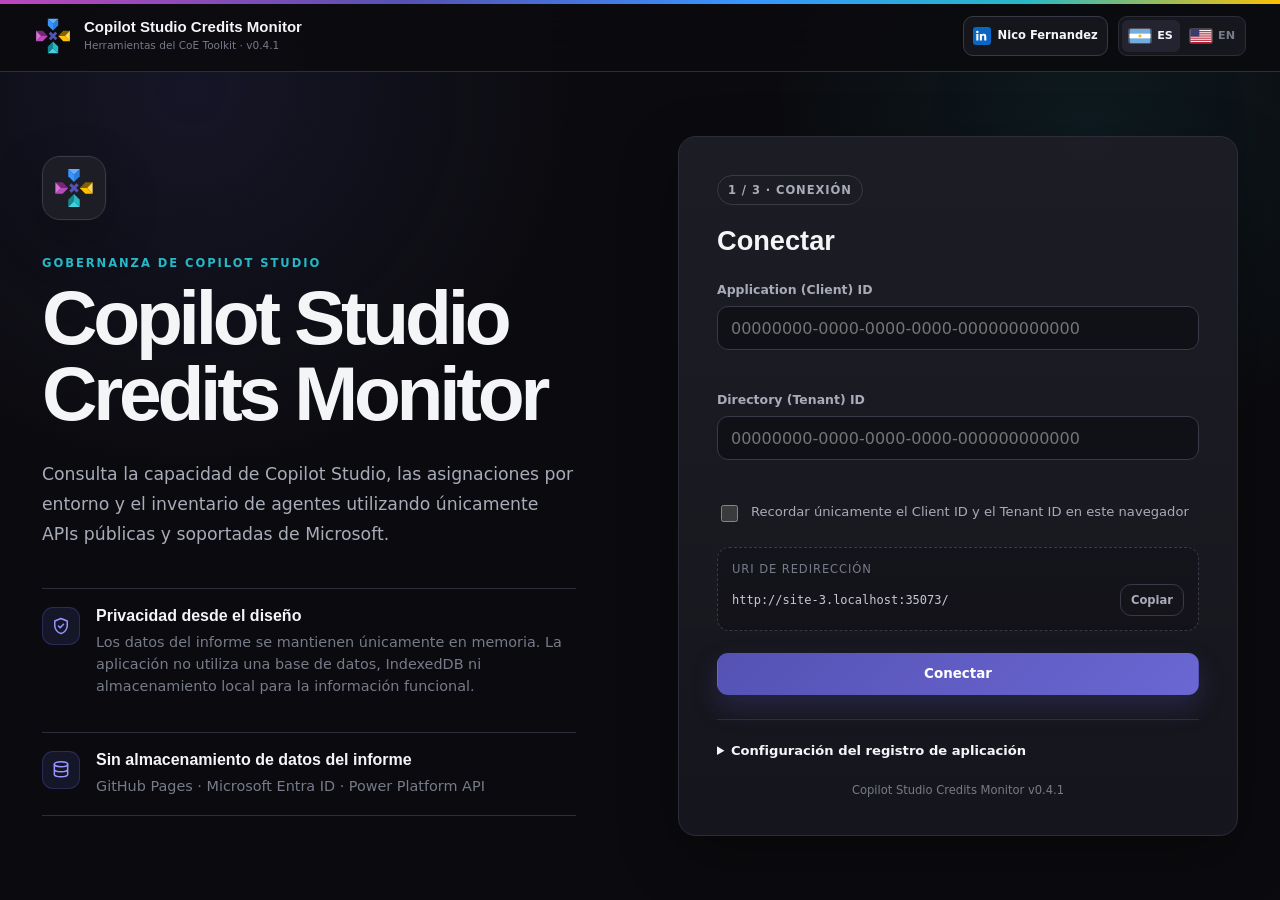
==== commit 195ac31d: "Add files via upload" ====
--- a/index.html
+++ b/index.html
@@ -5,14 +5,15 @@
     <meta name="viewport" content="width=device-width, initial-scale=1.0" />
     <meta name="theme-color" content="#0b0b0f" />
     <meta name="description" content="Copilot Studio Credits Monitor — static, read-only Power Platform reporting SPA." />
+    <meta name="application-version" content="0.4.1" />
     <meta http-equiv="Content-Security-Policy" content="default-src 'self'; script-src 'self'; style-src 'self' 'unsafe-inline' https://fonts.googleapis.com; font-src 'self' https://fonts.gstatic.com; img-src 'self' data:; connect-src 'self' https://login.microsoftonline.com https://api.powerplatform.com; frame-src https://login.microsoftonline.com; object-src 'none'; base-uri 'self'; form-action 'self' https://login.microsoftonline.com; frame-ancestors 'none'; upgrade-insecure-requests" />
     <link rel="preconnect" href="https://fonts.googleapis.com" />
     <link rel="preconnect" href="https://fonts.gstatic.com" crossorigin />
     <link href="https://fonts.googleapis.com/css2?family=Inter:wght@400;500;600;700&family=Space+Grotesk:wght@500;600;700&display=swap" rel="stylesheet" />
     <link rel="icon" href="./assets/nfba-logo.svg" type="image/svg+xml" />
     <title>Copilot Studio Credits Monitor</title>
-    <script type="module" crossorigin src="./assets/index-BaDtTBcm.js"></script>
-    <link rel="stylesheet" crossorigin href="./assets/index-CZEGcsUH.css">
+    <script type="module" crossorigin src="./assets/index-CyhEI9ph.js"></script>
+    <link rel="stylesheet" crossorigin href="./assets/index-CifLCV0u.css">
   </head>
   <body>
     <div id="app"></div>
--- a/assets/index-CifLCV0u.css
+++ b/assets/index-CifLCV0u.css
@@ -0,0 +1 @@
+:root{--lightningcss-light: ;--lightningcss-dark:initial;color-scheme:dark;--indigo:#5552b4;--blue:#3895ff;--teal:#27b8c6;--gold:#ffc000;--magenta:#bd47bd;--red:#e05;--green:#38c793;--ink:#0b0b0f;--surface:#16161d;--surface-2:#1d1d26;--surface-3:#242430;--hairline:#2d2d39;--hairline-light:#393947;--text:#f4f5f7;--muted:#a8abb8;--soft:#777b89;--spectrum:linear-gradient(135deg, #bd47bd 0%, #5552b4 32%, #3895ff 58%, #27b8c6 80%, #ffc000 100%);--shadow:0 20px 60px #00000052;--radius:18px}*{box-sizing:border-box}html{background:var(--ink);min-height:100%}body{background:radial-gradient(circle at 15% 10%, #5552b426, transparent 28%), radial-gradient(circle at 85% 15%, #27b8c617, transparent 24%), var(--ink);min-width:320px;min-height:100vh;color:var(--text);margin:0;font-family:Inter,system-ui,sans-serif}button,input,select{font:inherit}button{color:inherit}a{color:var(--blue)}svg{fill:none;stroke:currentColor;stroke-width:1.8px;stroke-linecap:round;stroke-linejoin:round;width:20px;height:20px}.spectrum-line{z-index:100;background:var(--spectrum);height:4px;position:fixed;inset:0 0 auto}.panel{border:1px solid var(--hairline);border-radius:var(--radius);box-shadow:var(--shadow);background:linear-gradient(#1d1d26f0,#16161df5)}.eyebrow{color:var(--teal);letter-spacing:.17em;text-transform:uppercase;margin:0 0 10px;font-size:.72rem;font-weight:700}.connect-layout{grid-template-columns:minmax(0,1.1fr) minmax(390px,560px);align-items:center;gap:clamp(40px,8vw,120px);max-width:1320px;min-height:100vh;margin:0 auto;padding:64px 42px;display:grid}.connect-brand{max-width:680px}.brand-mark{background:var(--surface-2);border:1px solid var(--hairline-light);border-radius:18px;place-items:center;width:64px;height:64px;margin-bottom:36px;display:grid;box-shadow:0 0 0 1px #ffffff05,0 18px 50px #00000040}.brand-mark img{width:42px;height:42px}.connect-brand h1{letter-spacing:-.055em;max-width:760px;margin:0;font:700 clamp(2.8rem,6vw,5.6rem)/.98 Space Grotesk,sans-serif}.connect-brand .lead{max-width:650px;color:var(--muted);margin:28px 0 38px;font-size:1.08rem;line-height:1.75}.connect-features{gap:16px;display:grid}.connect-features article{border-top:1px solid var(--hairline);gap:16px;padding:18px 0;display:flex}.connect-features article:last-child{border-bottom:1px solid var(--hairline)}.connect-features strong{font-family:Space Grotesk,sans-serif;display:block}.connect-features p{color:var(--soft);margin:6px 0 0;font-size:.9rem;line-height:1.55}.feature-icon,.notice-icon,.about-icon{color:#9997ff;background:#5552b429;border:1px solid #5552b457;border-radius:11px;flex:none;place-items:center;width:38px;height:38px;display:grid}.connect-card{padding:38px;position:relative}.connect-language{position:absolute;top:26px;right:26px}.step-badge,.source-pill{border:1px solid var(--hairline-light);color:var(--muted);text-transform:uppercase;letter-spacing:.08em;border-radius:999px;align-items:center;padding:7px 10px;font-size:.72rem;font-weight:600;display:inline-flex}.connect-card h2{margin:22px 0 28px;font:650 1.7rem/1 Space Grotesk,sans-serif}.field{gap:9px;margin-bottom:18px;display:grid}.field>span,.filters label>span,.select-field>span{color:var(--muted);font-size:.78rem;font-weight:600}input,select{width:100%;min-height:44px;color:var(--text);border:1px solid var(--hairline-light);background:#101017;border-radius:11px;outline:none;padding:0 13px;transition:border .2s,box-shadow .2s}input:focus,select:focus{border-color:var(--blue);box-shadow:0 0 0 3px #3895ff21}.field-error{color:#ff7aa7;min-height:15px;font-size:.74rem}.remember-row{color:var(--muted);align-items:flex-start;gap:10px;margin:8px 0 22px;font-size:.82rem;line-height:1.45;display:flex}.remember-row input{width:17px;height:17px;min-height:auto;accent-color:var(--indigo)}.redirect-box{border:1px dashed var(--hairline-light);background:#0000002e;border-radius:12px;grid-template-columns:1fr auto;align-items:center;gap:8px 12px;margin-bottom:22px;padding:14px;display:grid}.redirect-box>span{color:var(--soft);text-transform:uppercase;letter-spacing:.08em;grid-column:1/-1;font-size:.72rem}.redirect-box code{text-overflow:ellipsis;color:#c7c8d1;white-space:nowrap;min-width:0;font-size:.75rem;overflow:hidden}.button{cursor:pointer;border:1px solid #0000;border-radius:11px;justify-content:center;align-items:center;gap:8px;min-height:42px;padding:0 16px;font-size:.84rem;font-weight:650;transition:transform .15s,background .15s,border .15s;display:inline-flex}.button:hover:not(:disabled){transform:translateY(-1px)}.button:disabled{opacity:.5;cursor:not-allowed}.button.primary{color:#fff;background:linear-gradient(135deg, var(--indigo), #6b67d3);box-shadow:0 12px 26px #5552b440}.button.secondary{background:var(--surface-3);border-color:var(--hairline-light)}.button.ghost{border-color:var(--hairline-light);color:var(--muted);background:0 0}.button.compact{min-height:32px;padding:0 10px;font-size:.72rem}.button.wide{width:100%}.setup-details{border-top:1px solid var(--hairline);color:var(--muted);margin-top:24px;padding-top:20px;font-size:.82rem;line-height:1.6}.setup-details summary{cursor:pointer;color:var(--text);font-weight:600}.setup-details code{overflow-wrap:anywhere;background:#0e0e14;border-radius:8px;margin-top:10px;padding:10px;display:block}.version-line{color:var(--soft);text-align:center;margin:22px 0 0;font-size:.72rem}.language-switch{border:1px solid var(--hairline);background:var(--surface);border-radius:9px;gap:3px;padding:3px;display:flex}.language-switch button{color:var(--soft);cursor:pointer;background:0 0;border:0;border-radius:6px;padding:5px 8px;font-size:.7rem;font-weight:700}.language-switch button.active{background:var(--surface-3);color:var(--text)}.app-header{z-index:40;-webkit-backdrop-filter:blur(18px);backdrop-filter:blur(18px);border-bottom:1px solid var(--hairline);background:#0b0b0fe0;justify-content:space-between;align-items:center;height:74px;padding:0 24px;display:flex;position:sticky;top:0}.header-brand{align-items:center;gap:12px;display:flex}.header-brand img{width:34px;height:34px}.header-brand div{gap:2px;display:grid}.header-brand span{color:var(--teal);letter-spacing:.12em;font-size:.61rem;font-weight:700}.header-brand strong{font:650 .96rem Space Grotesk,sans-serif}.header-actions{align-items:center;gap:9px;display:flex}.memory-badge{color:var(--muted);border:1px solid var(--hairline);border-radius:999px;align-items:center;gap:7px;padding:8px 10px;font-size:.72rem;display:flex}.memory-badge span{background:var(--teal);border-radius:50%;width:7px;height:7px;box-shadow:0 0 10px #27b8c6a6}.icon-button{border:1px solid var(--hairline);background:var(--surface);width:38px;height:38px;color:var(--muted);cursor:pointer;border-radius:10px;place-items:center;display:grid}.icon-button:hover:not(:disabled){color:var(--text);border-color:var(--hairline-light)}.icon-button:disabled{opacity:.45}.app-frame{grid-template-columns:250px minmax(0,1fr);min-height:calc(100vh - 74px);display:grid}.sidebar{border-right:1px solid var(--hairline);background:#0e0e13c2;flex-direction:column;height:calc(100vh - 74px);padding:24px 16px 18px;display:flex;position:sticky;top:74px}.session-card{background:var(--surface);border:1px solid var(--hairline);border-radius:14px;margin-bottom:22px;padding:16px}.session-status{color:var(--green);text-transform:uppercase;letter-spacing:.08em;align-items:center;gap:7px;margin-bottom:10px;font-size:.68rem;font-weight:700;display:flex}.session-status span{background:var(--green);border-radius:50%;width:7px;height:7px}.session-card>strong{text-overflow:ellipsis;white-space:nowrap;font-size:.82rem;display:block;overflow:hidden}.session-card dl{gap:9px;margin:14px 0 0;display:grid}.session-card dl div{justify-content:space-between;gap:8px;display:flex}.session-card dt{color:var(--soft);font-size:.66rem}.session-card dd{color:var(--muted);text-align:right;margin:0;font-size:.66rem}.side-nav{gap:6px;display:grid}.side-nav button{min-height:46px;color:var(--muted);cursor:pointer;text-align:left;background:0 0;border:1px solid #0000;border-radius:11px;align-items:center;gap:13px;padding:0 12px;font-weight:600;display:flex}.side-nav button span{color:var(--soft);font:600 .65rem Space Grotesk,sans-serif}.side-nav button:hover{color:var(--text);background:#ffffff06}.side-nav button.active{color:#fff;background:linear-gradient(90deg,#5552b43b,#5552b40d);border-color:#5552b454}.side-nav button.active span{color:#aaa8ff}.sidebar-footer{color:var(--soft);margin-top:auto;padding:12px;font-size:.68rem;line-height:1.6}.sidebar-footer span{color:#555867}.main-content{min-width:0;padding:34px clamp(20px,3.2vw,48px) 60px}.page-heading{justify-content:space-between;align-items:flex-end;gap:28px;margin-bottom:26px;display:flex}.page-heading h1{letter-spacing:-.045em;margin:0;font:700 clamp(2.1rem,4vw,3.7rem)/1 Space Grotesk,sans-serif}.page-heading p:not(.eyebrow){max-width:720px;color:var(--muted);margin:12px 0 0;line-height:1.6}.page-actions{align-items:flex-end;gap:10px;display:flex}.select-field{gap:6px;min-width:260px;display:grid}.loading-panel{border-color:#3895ff47;align-items:center;gap:16px;margin-bottom:20px;padding:18px 20px;display:flex}.loading-panel p{color:var(--muted);margin:5px 0 0;font-size:.8rem}.spinner{border:3px solid #3895ff2b;border-top-color:var(--blue);border-radius:50%;width:28px;height:28px;animation:.9s linear infinite spin}@keyframes spin{to{transform:rotate(360deg)}}.error-stack{gap:10px;margin-bottom:20px;display:grid}.error-banner{background:#ee005512;border:1px solid #ee005552;border-radius:13px;grid-template-columns:auto minmax(0,1fr) auto;align-items:start;gap:13px;padding:15px;display:grid}.error-symbol{color:#ff6b9e;background:#ee005526;border-radius:9px;place-items:center;width:30px;height:30px;font-weight:800;display:grid}.error-copy p{color:#d5a5b6;margin:5px 0 0;font-size:.8rem;line-height:1.5}.error-copy pre{color:#d7b9c3;white-space:pre-wrap;background:#00000038;border-radius:8px;max-height:180px;padding:10px;font-size:.72rem;overflow:auto}.kpi-grid{grid-template-columns:repeat(5,minmax(0,1fr));gap:14px;margin-bottom:16px;display:grid}.kpi-card{min-height:145px;box-shadow:none;padding:21px;position:relative;overflow:hidden}.kpi-card:before{content:"";background:var(--card-accent);height:3px;position:absolute;inset:0 0 auto}.kpi-card>span{color:var(--muted);font-size:.76rem;font-weight:600}.kpi-card>strong{letter-spacing:-.04em;margin-top:20px;font:700 clamp(1.65rem,2.6vw,2.45rem) Space Grotesk,sans-serif;display:block}.kpi-card>small{min-height:16px;color:var(--soft);margin-top:7px;font-size:.72rem;display:block}.indigo{--card-accent:var(--indigo)}.blue{--card-accent:var(--blue)}.teal{--card-accent:var(--teal)}.gold{--card-accent:var(--gold)}.magenta{--card-accent:var(--magenta)}.red{--card-accent:var(--red)}.dashboard-grid{grid-template-columns:minmax(0,1.45fr) minmax(320px,.75fr);gap:16px;margin-bottom:16px;display:grid}.capacity-panel,.inventory-panel{box-shadow:none;padding:22px}.panel-title{justify-content:space-between;align-items:flex-start;gap:16px;display:flex}.panel-title span:not(.source-pill){color:var(--soft);letter-spacing:.12em;text-transform:uppercase;font-size:.66rem}.panel-title h2{margin:5px 0 0;font:650 1.25rem Space Grotesk,sans-serif}.capacity-visual{grid-template-columns:180px minmax(0,1fr);align-items:center;gap:28px;padding:28px 0;display:grid}.ring{--value:0;background:conic-gradient(var(--magenta) calc(var(--value) * 1%), var(--surface-3) 0);border-radius:50%;place-items:center;width:164px;height:164px;display:grid}.ring:before{content:"";background:var(--surface);border-radius:50%;width:128px;height:128px;position:absolute}.ring{position:relative}.ring div{z-index:1;text-align:center;display:grid;position:relative}.ring strong{font:700 1.7rem Space Grotesk,sans-serif}.ring span{color:var(--soft);font-size:.7rem}.capacity-bars{gap:18px;display:grid}.progress-row>div:first-child{justify-content:space-between;gap:12px;margin-bottom:7px;display:flex}.progress-row span{color:var(--muted);font-size:.76rem}.progress-row strong{font-size:.8rem}.progress-track{background:var(--surface-3);border-radius:99px;height:7px;overflow:hidden}.progress-track span{border-radius:inherit;background:var(--card-accent);height:100%;display:block}.metadata-row{border-top:1px solid var(--hairline);color:var(--muted);justify-content:space-between;gap:16px;padding-top:15px;font-size:.75rem;display:flex}.metadata-row strong{color:var(--text)}.mini-metrics{grid-template-columns:1fr 1fr;gap:10px;margin-top:24px;display:grid}.mini-metric{border:1px solid var(--hairline);background:#ffffff05;border-radius:13px;min-height:96px;padding:16px;position:relative;overflow:hidden}.mini-metric:after{content:"";background:var(--card-accent);opacity:.12;border-radius:50%;width:52px;height:52px;position:absolute;bottom:-18px;right:-18px}.mini-metric strong{font:700 1.45rem Space Grotesk,sans-serif;display:block}.mini-metric span{color:var(--muted);font-size:.72rem}.allocation-summary{background:linear-gradient(135deg,#5552b42e,#27b8c614);border:1px solid #5552b440;border-radius:13px;grid-template-columns:1fr auto;align-items:end;gap:4px 12px;margin-top:16px;padding:16px;display:grid}.allocation-summary span{color:var(--muted);font-size:.72rem}.allocation-summary strong{grid-area:1/2/span 2;font:700 1.55rem Space Grotesk,sans-serif}.allocation-summary small{color:var(--soft);font-size:.68rem}.notice{box-shadow:none;align-items:flex-start;gap:14px;padding:18px;display:flex}.notice strong{font-size:.88rem}.notice p{color:var(--muted);margin:6px 0 0;font-size:.8rem;line-height:1.55}.compact-notice{margin-bottom:16px}.empty-state{text-align:center;box-shadow:none;margin-bottom:16px;padding:70px 20px}.empty-icon{background:var(--surface-3);width:58px;height:58px;color:var(--muted);border-radius:16px;place-items:center;margin:0 auto 15px;display:grid}.empty-icon svg{width:28px;height:28px}.empty-state h2{margin:0;font-family:Space Grotesk,sans-serif}.empty-state p{color:var(--muted)}.filters{box-shadow:none;grid-template-columns:minmax(260px,1fr) minmax(170px,.35fr) minmax(170px,.35fr);gap:14px;margin-bottom:14px;padding:16px;display:grid}.filters.two-columns{grid-template-columns:minmax(260px,1fr) minmax(220px,.45fr)}.filters label{gap:7px;display:grid}.table-panel{box-shadow:none;overflow:hidden}.data-table{width:100%}.table-row{border-top:1px solid var(--hairline);align-items:center;gap:16px;min-height:66px;padding:12px 18px;font-size:.78rem;display:grid}.environment-table .table-row{grid-template-columns:minmax(180px,1.55fr) minmax(0,.65fr) minmax(0,.55fr) minmax(0,.62fr) minmax(0,.72fr) minmax(0,.42fr)}.agent-table .table-row{grid-template-columns:minmax(180px,1.45fr) minmax(0,1fr) minmax(0,.65fr) minmax(0,.65fr) minmax(0,.55fr)}.table-row:first-child{border-top:0}.table-head{min-height:43px;color:var(--soft);text-transform:uppercase;letter-spacing:.06em;background:#ffffff05;font-size:.67rem;font-weight:700}.table-row:not(.table-head):hover{background:#ffffff05}.primary-cell{min-width:0}.primary-cell strong,.primary-cell small{text-overflow:ellipsis;white-space:nowrap;display:block;overflow:hidden}.primary-cell strong{font-size:.81rem}.primary-cell small{color:var(--soft);margin-top:5px;font-size:.68rem}.number-cell{font-variant-numeric:tabular-nums;font-weight:650}.status-pill{border-radius:999px;align-items:center;min-height:24px;padding:0 8px;font-size:.66rem;font-weight:700;display:inline-flex}.status-pill.ok{color:#65ddb2;background:#38c7931c;border:1px solid #38c7933b}.status-pill.neutral{color:#b4b7c4;background:#a8abb814;border:1px solid #a8abb829}.status-pill.error{color:#ff7aa7;background:#ee00551a;border:1px solid #ee005538}.table-empty{color:var(--muted);text-align:center;padding:58px 20px}.about-grid{grid-template-columns:repeat(3,minmax(0,1fr));gap:16px;display:grid}.about-card{box-shadow:none;padding:24px}.about-card h2{margin:20px 0 12px;font:650 1.1rem Space Grotesk,sans-serif}.about-card p{color:var(--muted);font-size:.82rem;line-height:1.65}.technical-card{box-shadow:none;margin-top:16px;padding:24px}.technical-card h2{margin:0 0 18px;font:650 1.1rem Space Grotesk,sans-serif}.technical-card dl{border:1px solid var(--hairline);background:var(--hairline);border-radius:12px;grid-template-columns:repeat(2,minmax(0,1fr));gap:1px;display:grid;overflow:hidden}.technical-card dl div{background:var(--surface);padding:14px}.technical-card dt{color:var(--soft);text-transform:uppercase;letter-spacing:.06em;font-size:.68rem}.technical-card dd{overflow-wrap:anywhere;margin:6px 0 0;font-size:.78rem}.fatal-error{border:1px solid var(--red);background:var(--surface);border-radius:16px;max-width:720px;margin:100px auto;padding:30px}@media (max-width:1180px){.kpi-grid{grid-template-columns:repeat(3,minmax(0,1fr))}.dashboard-grid{grid-template-columns:1fr}.inventory-panel{grid-template-columns:1fr 1fr;gap:20px;display:grid}.inventory-panel .panel-title{grid-column:1/-1}.allocation-summary{margin-top:0}}@media (max-width:900px){.connect-layout{grid-template-columns:1fr;max-width:720px;padding:60px 24px}.connect-brand h1{font-size:clamp(2.8rem,11vw,4.7rem)}.app-frame{grid-template-columns:1fr}.sidebar{border-right:0;border-bottom:1px solid var(--hairline);height:auto;padding:12px 16px;position:static}.session-card,.sidebar-footer{display:none}.side-nav{grid-template-columns:repeat(4,1fr)}.side-nav button{justify-content:center;padding:0 8px;font-size:.72rem}.side-nav button span{display:none}.main-content{padding-top:26px}.page-heading{flex-direction:column;align-items:flex-start}.page-actions{flex-wrap:wrap;width:100%}.select-field{flex:1;min-width:min(100%,300px)}.about-grid{grid-template-columns:1fr}}@media (max-width:720px){.app-header{height:auto;min-height:70px;padding:12px 14px}.header-brand span,.memory-badge{display:none}.header-brand strong{font-size:.78rem}.header-actions{gap:5px}.language-switch{display:none}.kpi-grid{grid-template-columns:repeat(2,minmax(0,1fr))}.kpi-card{min-height:125px}.capacity-visual{grid-template-columns:1fr;justify-items:center}.capacity-bars{width:100%}.inventory-panel{display:block}.allocation-summary{margin-top:16px}.filters,.filters.two-columns{grid-template-columns:1fr}.table-head{display:none}.environment-table .table-row,.agent-table .table-row{grid-template-columns:1fr 1fr;gap:12px;padding:17px}.table-row:not(.table-head)>span{gap:5px;display:grid}.table-row:not(.table-head)>span:before{content:attr(data-label);color:var(--soft);text-transform:uppercase;letter-spacing:.05em;font-size:.61rem;font-weight:700}.primary-cell{border-bottom:1px solid var(--hairline);grid-column:1/-1;padding-bottom:10px}.technical-card dl{grid-template-columns:1fr}}@media (max-width:480px){.connect-layout{padding:48px 14px}.connect-brand{display:none}.connect-card{padding:26px 20px}.connect-language{top:18px;right:18px}.main-content{padding:22px 12px 50px}.side-nav{gap:2px}.side-nav button{min-height:42px;font-size:.65rem}.kpi-grid{grid-template-columns:1fr}.page-actions .button{flex:1}.environment-table .table-row,.agent-table .table-row{grid-template-columns:1fr}.primary-cell{grid-column:auto}.error-banner{grid-template-columns:auto 1fr}.error-banner .button{grid-column:2;justify-self:start}}.consolidated-notice{background:linear-gradient(#3895ff14,#16161df5);border-color:#3895ff3d;margin-bottom:16px}.breakdown-panel{box-shadow:none;margin:0 0 16px;padding:22px}.breakdown-table{border:1px solid var(--hairline);border-radius:12px;margin-top:18px;overflow:hidden}.breakdown-row{border-top:1px solid var(--hairline);grid-template-columns:minmax(180px,1.6fr) repeat(3,minmax(0,.55fr)) minmax(100px,.8fr);align-items:center;gap:14px;min-height:52px;padding:10px 14px;font-size:.75rem;display:grid}.breakdown-row:first-child{border-top:0}.breakdown-row>span:not(:last-child){font-variant-numeric:tabular-nums}.breakdown-row:not(.breakdown-head):hover{background:#ffffff05}.breakdown-head{min-height:42px;color:var(--soft);text-transform:uppercase;letter-spacing:.06em;background:#ffffff05;font-size:.64rem;font-weight:700}.breakdown-row strong{font-family:Space Grotesk,sans-serif;font-size:.78rem}.books-cta{border:1px solid var(--hairline);border-radius:var(--radius);background:radial-gradient(circle at top right, #3895ff24, transparent 38%), radial-gradient(circle at bottom left, #bd47bd1f, transparent 42%), var(--surface);box-shadow:none;margin-top:26px;padding:22px}.books-cta-header{text-align:center;max-width:690px;margin:0 auto 18px}.books-cta-header h2{margin:0 0 6px;font:650 1.2rem Space Grotesk,sans-serif}.books-cta-header p{color:var(--muted);margin:0;font-size:.82rem;line-height:1.55}.books-grid{grid-template-columns:repeat(2,minmax(0,1fr));gap:14px;display:grid}.book-card{border:1px solid var(--hairline);background:#0b0b0fb8;border-radius:12px;grid-template-columns:92px minmax(0,1fr);align-items:center;gap:14px;padding:13px;display:grid}.book-cover-wrap{width:92px;aspect-ratio:var(--book-ratio,.75);background:var(--hairline);border-radius:6px;overflow:hidden;box-shadow:0 8px 22px #0000004d}.book-cover{object-fit:contain;background:#087d90;width:100%;height:100%;display:block}.book-cover-fallback{color:#fff;background:var(--spectrum);text-align:center;justify-content:center;align-items:center;width:100%;height:100%;padding:8px;font-size:.58rem;font-weight:700;display:none}.book-card h3{margin:0 0 6px;font:650 .84rem/1.35 Space Grotesk,sans-serif}.book-card p{color:var(--muted);margin:0 0 9px;font-size:.7rem}.book-card a{color:var(--blue);font-size:.74rem;font-weight:700;text-decoration:none}.book-card a:hover{color:var(--teal)}@media (max-width:900px){.breakdown-row{grid-template-columns:minmax(220px,1.3fr) repeat(3,minmax(82px,.5fr)) minmax(130px,.7fr)}.books-grid{grid-template-columns:1fr}}@media (max-width:720px){.breakdown-table{overflow-x:auto}.breakdown-row{min-width:760px}.book-card{grid-template-columns:78px minmax(0,1fr)}.book-cover-wrap{width:78px}}.tools-cta{border:1px solid var(--hairline);border-radius:var(--radius);background:radial-gradient(circle at top left, #27b8c621, transparent 36%), radial-gradient(circle at bottom right, #5552b424, transparent 42%), var(--surface);box-shadow:none;margin-top:26px;padding:22px}.tools-grid{grid-template-columns:repeat(2,minmax(0,1fr));gap:14px;display:grid}.tool-card{border:1px solid var(--hairline);background:#0b0b0fb8;border-radius:12px;overflow:hidden}.tool-preview-wrap{aspect-ratio:1.93;border-bottom:1px solid var(--hairline);background:#0b0b0f;width:100%;display:block;position:relative;overflow:hidden}.tool-preview{object-fit:cover;object-position:center top;width:100%;height:100%;transition:transform .22s;display:block}.tool-preview-wrap:hover .tool-preview{transform:scale(1.015)}.tool-preview-fallback{color:#fff;background:var(--spectrum);justify-content:center;align-items:center;width:100%;height:100%;font:700 .8rem Space Grotesk,sans-serif;display:none}.tool-card-copy{padding:14px}.tool-card h3{margin:0 0 7px;font:650 .88rem/1.35 Space Grotesk,sans-serif}.tool-card p{min-height:42px;color:var(--muted);margin:0 0 10px;font-size:.72rem;line-height:1.55}.tool-card a{color:var(--blue);font-size:.74rem;font-weight:700;text-decoration:none}.tool-card a:hover{color:var(--teal)}@media (max-width:900px){.tools-grid{grid-template-columns:1fr}}.header-brand,.header-brand div,.header-actions,.page-heading>div,.page-actions,.panel-title>div,.notice>div,.error-copy,.book-card>div,.tool-card-copy{min-width:0}h1,h2,h3,label,.button,.side-nav button,.source-pill,.status-pill,.mini-metric span,.kpi-card>span,.allocation-summary span,.allocation-summary small,.metadata-row,.tool-card h3,.book-card h3{overflow-wrap:anywhere;word-break:normal}.button,.side-nav button,.status-pill{white-space:normal;height:auto;line-height:1.25}.button{padding-top:10px;padding-bottom:10px}.linkedin-profile{min-height:38px;color:var(--muted);border:1px solid var(--hairline);background:var(--surface);white-space:nowrap;border-radius:10px;justify-content:center;align-items:center;gap:.42rem;padding:.38rem .58rem;font-size:.72rem;font-weight:700;line-height:1.2;text-decoration:none;transition:color .18s,background .18s,border-color .18s,transform .18s;display:inline-flex}.linkedin-profile:hover{color:#fff;background:#0a66c2;border-color:#0a66c2;transform:translateY(-1px)}.linkedin-svg{flex:none;width:18px;height:18px;display:block}.language-switch{flex:none}.language-switch button{justify-content:center;align-items:center;gap:6px;min-width:48px;min-height:32px;padding:5px 7px;line-height:1;display:inline-flex}.language-switch button:focus-visible,.linkedin-profile:focus-visible,.button:focus-visible,.icon-button:focus-visible,.side-nav button:focus-visible{outline:2px solid var(--blue);outline-offset:2px}.flag-svg{border-radius:2px;flex:none;width:22px;height:14px;display:block;box-shadow:0 0 0 1px #fff3}.connect-top-actions{align-items:center;gap:8px;display:flex;position:absolute;top:24px;right:24px}.connect-language{position:static}.connect-card .step-badge{white-space:normal;max-width:calc(100% - 240px)}.header-brand strong{white-space:normal;max-width:100%;line-height:1.2;display:block}.header-actions{flex-wrap:wrap;justify-content:flex-end}.header-icon-actions{align-items:center;gap:7px;display:flex}.source-pill{text-align:right;white-space:normal;max-width:min(100%,360px)}.panel-title{flex-wrap:wrap}.metadata-row{flex-wrap:wrap;align-items:baseline}.metadata-row strong{text-align:right;overflow-wrap:anywhere}.allocation-summary small{min-width:0}.breakdown-row>*{overflow-wrap:anywhere;min-width:0}.breakdown-row>span{text-align:right}.breakdown-row>span:last-child{text-align:left}.data-table .table-row>*{overflow-wrap:anywhere;min-width:0}.table-row:not(.table-head)>span{white-space:normal}.app-footer{border-top:1px solid var(--hairline);color:var(--soft);justify-content:space-between;align-items:center;gap:14px;margin-top:26px;padding:18px 4px 0;font-size:.72rem;line-height:1.45;display:flex}.footer-linkedin{background:0 0;border-color:#0000}.footer-linkedin:hover{color:#65a9eb;background:0 0;border-color:#0000}@media (max-width:1080px){.memory-badge,.header-linkedin span{display:none}.header-linkedin{width:38px;padding:.38rem}}@media (max-width:900px){.app-header{align-items:flex-start;gap:12px}.header-brand{flex:240px}.header-actions{flex:0 auto}.side-nav button{min-height:48px;padding:8px}}@media (max-width:720px){.app-header{grid-template-columns:minmax(0,1fr);min-height:0;padding:12px 14px 10px;display:grid;position:sticky}.header-brand{width:100%}.header-brand span{display:block}.header-brand strong{font-size:.84rem}.header-actions{grid-template-columns:auto auto minmax(0,1fr);justify-content:stretch;align-items:center;gap:8px;width:100%;display:grid}.header-linkedin{grid-column:1}.header-language{grid-column:2;display:flex}.header-icon-actions{grid-column:3;justify-content:flex-end}.language-switch{display:flex}.language-switch button{min-width:42px}.header-language button span{display:none}.sidebar{padding:10px 12px}.side-nav{grid-template-columns:repeat(2,minmax(0,1fr));gap:6px}.side-nav button{text-align:center;justify-content:center;min-height:46px;padding:8px 10px;font-size:.72rem}.side-nav button span{display:none}.page-heading{gap:18px}.page-actions{grid-template-columns:1fr;width:100%;display:grid}.select-field{width:100%;min-width:0}.page-actions .button{width:100%}select{text-overflow:ellipsis}.panel-title{align-items:stretch}.source-pill{text-align:left;width:100%;max-width:none}.capacity-panel,.inventory-panel,.breakdown-panel{padding:18px}.breakdown-table{background:0 0;border:0;overflow:visible}.breakdown-head{display:none}.breakdown-row:not(.breakdown-head){border:1px solid var(--hairline);background:#ffffff05;border-radius:12px;grid-template-columns:repeat(2,minmax(0,1fr));gap:12px 16px;min-width:0;margin-top:10px;padding:16px;display:grid}.breakdown-row:not(.breakdown-head)>strong{border-bottom:1px solid var(--hairline);grid-column:1/-1;padding-bottom:10px}.breakdown-row:not(.breakdown-head)>span{text-align:left;gap:5px;display:grid}.breakdown-row:not(.breakdown-head)>span:before{content:attr(data-label);color:var(--soft);text-transform:uppercase;letter-spacing:.05em;font-size:.61rem;font-weight:700;line-height:1.25}.environment-table .table-row,.agent-table .table-row{align-items:start}.primary-cell strong,.primary-cell small{white-space:normal;text-overflow:clip;overflow:visible}.table-row:not(.table-head)>span{align-content:start}.status-pill{justify-self:start}.app-footer{flex-direction:column;align-items:flex-start}.footer-linkedin{padding-left:0}}@media (max-width:520px){.connect-layout{min-height:100svh;padding:32px 12px}.connect-card{padding:22px 18px}.connect-top-actions{justify-content:space-between;width:100%;margin-bottom:18px;display:flex;position:static}.connect-linkedin span,.connect-language button span{display:none}.connect-linkedin{width:38px;padding:.38rem}.connect-card .step-badge{max-width:100%}.connect-card h2{margin-top:18px}.redirect-box{grid-template-columns:minmax(0,1fr)}.redirect-box .button{width:100%}.redirect-box code{white-space:normal;overflow-wrap:anywhere}.header-brand img{width:30px;height:30px}.header-brand span{font-size:.55rem}.header-brand strong{font-size:.78rem}.header-actions{grid-template-columns:auto auto minmax(0,1fr)}.header-icon-actions{gap:5px}.icon-button{width:36px;height:36px}.main-content{padding:20px 12px 42px}.page-heading h1{font-size:clamp(2rem,12vw,2.8rem);line-height:1.04}.kpi-grid{grid-template-columns:1fr}.kpi-card{min-height:112px;padding:18px}.kpi-card>strong{margin-top:14px}.mini-metrics{grid-template-columns:1fr 1fr}.capacity-visual{padding:20px 0}.ring{width:148px;height:148px}.ring:before{width:116px;height:116px}.metadata-row{grid-template-columns:1fr;gap:6px;display:grid}.metadata-row strong{text-align:left}.breakdown-row:not(.breakdown-head),.environment-table .table-row,.agent-table .table-row{grid-template-columns:1fr}.breakdown-row:not(.breakdown-head)>strong,.primary-cell{grid-column:auto}.books-cta,.tools-cta{padding:16px}.book-card{grid-template-columns:70px minmax(0,1fr);align-items:start;gap:12px;padding:12px}.book-cover-wrap{width:70px}.tool-card p{min-height:0}}@media (max-width:360px){.header-brand span{display:none}.header-brand strong{font-size:.72rem}.header-actions{grid-template-columns:auto auto 1fr;gap:5px}.header-language button{min-width:38px;padding:4px 5px}.flag-svg{width:20px;height:13px}.side-nav button{font-size:.68rem}.mini-metrics{grid-template-columns:1fr}.book-card{grid-template-columns:60px minmax(0,1fr)}.book-cover-wrap{width:60px}}.primary-cell strong,.primary-cell small{white-space:normal;text-overflow:clip;overflow-wrap:anywhere;overflow:visible}@media (max-width:1100px){.page-heading{flex-direction:column;align-items:flex-start}.page-actions{grid-template-columns:minmax(0,1fr) auto;align-items:end;width:100%;display:grid}.select-field{width:100%;min-width:0}.page-actions .button{white-space:normal;text-align:center}}@media (max-width:760px){.page-actions{grid-template-columns:1fr}.page-actions .button{width:100%}}.connect-page{min-height:100vh}.connect-home-header{z-index:60;border-bottom:1px solid var(--hairline);-webkit-backdrop-filter:blur(18px);backdrop-filter:blur(18px);background:#0b0b0ff0;justify-content:space-between;align-items:center;gap:18px;min-height:72px;padding:12px clamp(16px,3vw,34px);display:flex;position:sticky;top:0}.connect-home-brand{align-items:center;gap:12px;min-width:0;display:flex}.connect-home-brand img{flex:none;width:38px;height:38px}.connect-home-brand div{gap:3px;min-width:0;display:grid}.connect-home-brand strong{overflow-wrap:anywhere;font:650 .94rem/1.2 Space Grotesk,sans-serif}.connect-home-brand span{color:var(--soft);font-size:.66rem;line-height:1.3}.connect-home-actions{flex:none;justify-content:flex-end;align-items:center;gap:10px;display:flex}.connect-home-linkedin{min-height:40px;color:var(--text);border-color:var(--hairline-light);background:#16161dfa}.connect-home-language{align-items:stretch;min-height:40px;padding:3px}.connect-home-language button{min-width:58px;min-height:32px}.connect-layout{min-height:calc(100vh - 72px)}@media (max-width:640px){.connect-home-header{flex-direction:column;align-items:stretch;gap:11px;padding:14px 14px 12px;position:relative}.connect-home-actions{grid-template-columns:minmax(0,1fr) auto;align-items:stretch;width:100%;display:grid}.connect-home-linkedin{justify-content:flex-start;width:100%}.connect-home-language{display:flex}.connect-home-language button span{display:inline}.connect-layout{min-height:auto;padding-top:28px}}@media (max-width:380px){.connect-home-actions{grid-template-columns:1fr}.connect-home-language{width:100%}.connect-home-language button{flex:1}}
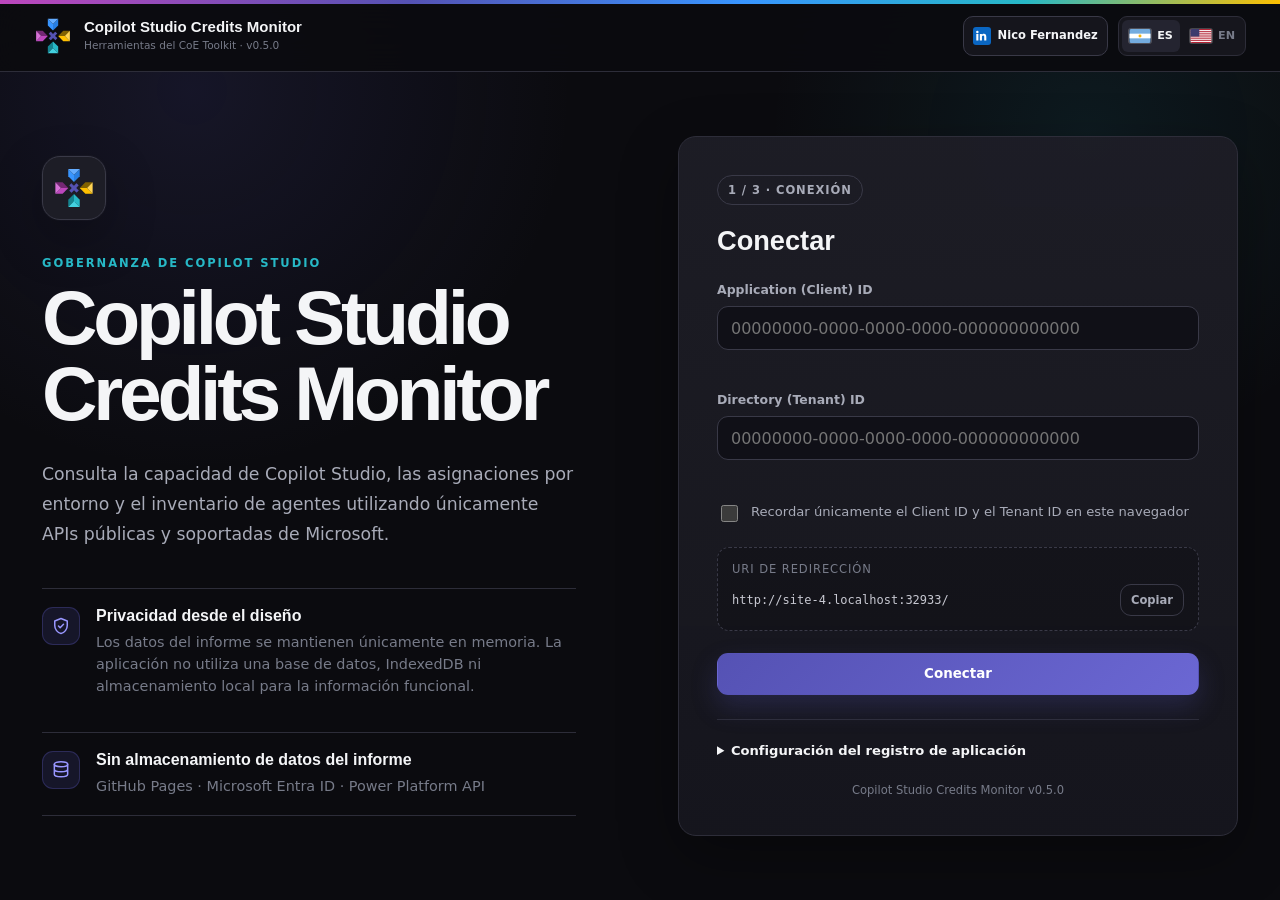
==== commit 03322004: "Add files via upload" ====
--- a/index.html
+++ b/index.html
@@ -5,14 +5,14 @@
     <meta name="viewport" content="width=device-width, initial-scale=1.0" />
     <meta name="theme-color" content="#0b0b0f" />
     <meta name="description" content="Copilot Studio Credits Monitor — static, read-only Power Platform reporting SPA." />
-    <meta name="application-version" content="0.4.1" />
+    <meta name="application-version" content="0.5.0" />
     <meta http-equiv="Content-Security-Policy" content="default-src 'self'; script-src 'self'; style-src 'self' 'unsafe-inline' https://fonts.googleapis.com; font-src 'self' https://fonts.gstatic.com; img-src 'self' data:; connect-src 'self' https://login.microsoftonline.com https://api.powerplatform.com; frame-src https://login.microsoftonline.com; object-src 'none'; base-uri 'self'; form-action 'self' https://login.microsoftonline.com; frame-ancestors 'none'; upgrade-insecure-requests" />
     <link rel="preconnect" href="https://fonts.googleapis.com" />
     <link rel="preconnect" href="https://fonts.gstatic.com" crossorigin />
     <link href="https://fonts.googleapis.com/css2?family=Inter:wght@400;500;600;700&family=Space+Grotesk:wght@500;600;700&display=swap" rel="stylesheet" />
     <link rel="icon" href="./assets/nfba-logo.svg" type="image/svg+xml" />
     <title>Copilot Studio Credits Monitor</title>
-    <script type="module" crossorigin src="./assets/index-CyhEI9ph.js"></script>
+    <script type="module" crossorigin src="./assets/index-CiTnsVS3.js"></script>
     <link rel="stylesheet" crossorigin href="./assets/index-CifLCV0u.css">
   </head>
   <body>
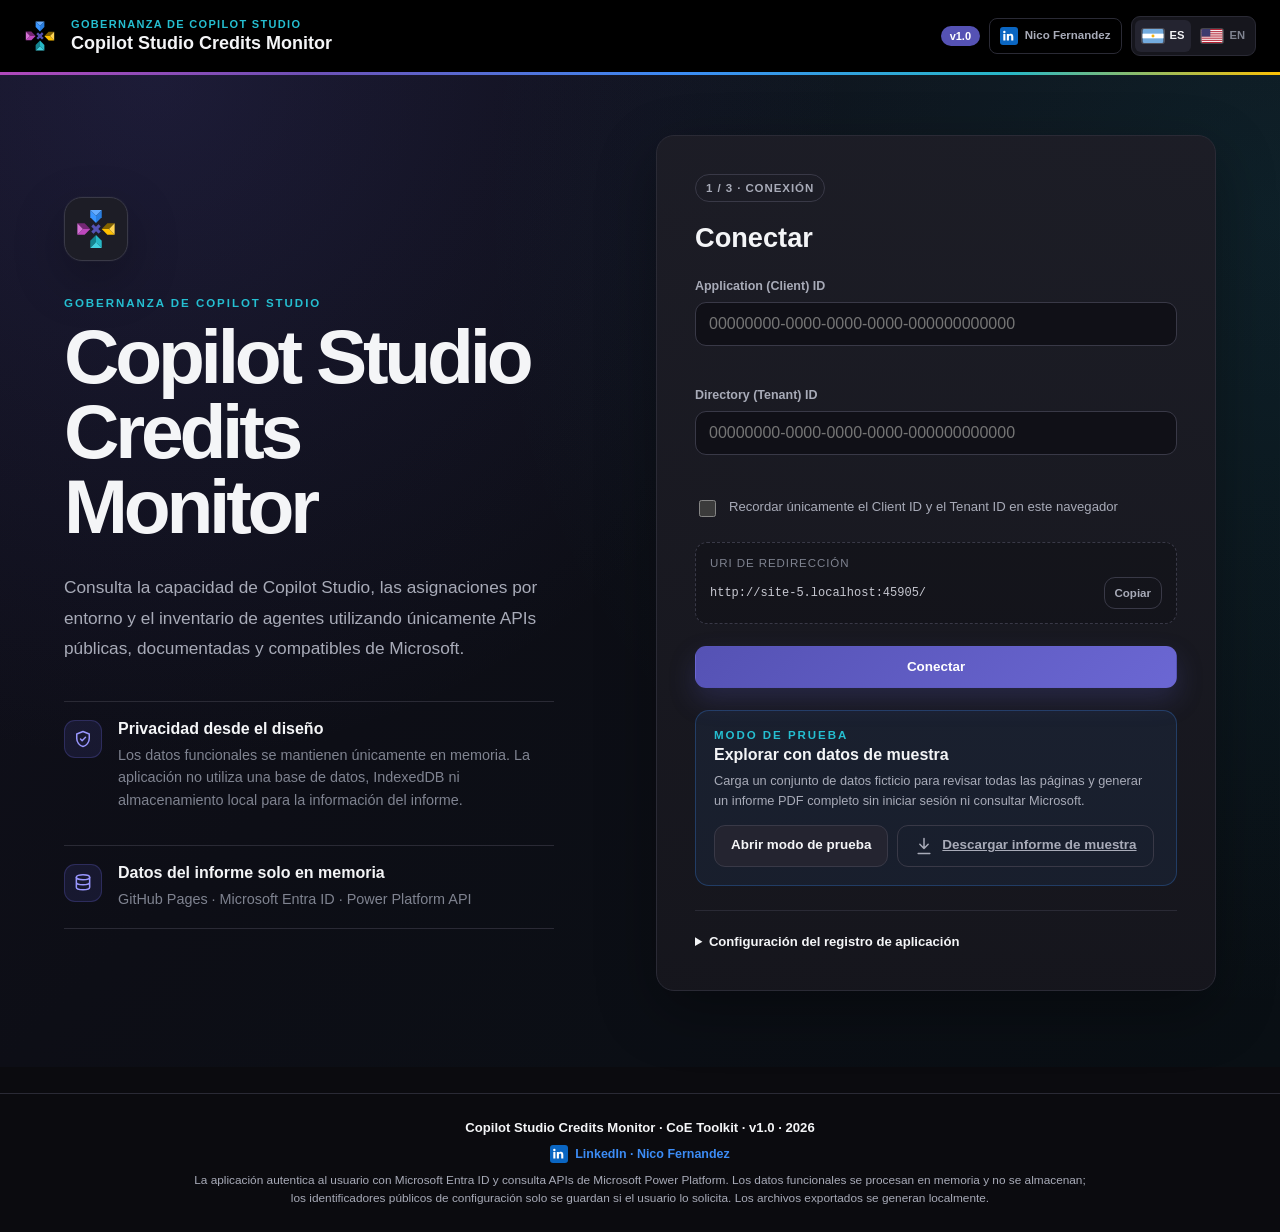
==== commit 827ffab1: "Add files via upload" ====
--- a/index.html
+++ b/index.html
@@ -3,17 +3,19 @@
   <head>
     <meta charset="UTF-8" />
     <meta name="viewport" content="width=device-width, initial-scale=1.0" />
-    <meta name="theme-color" content="#0b0b0f" />
-    <meta name="description" content="Copilot Studio Credits Monitor — static, read-only Power Platform reporting SPA." />
-    <meta name="application-version" content="0.5.0" />
-    <meta http-equiv="Content-Security-Policy" content="default-src 'self'; script-src 'self'; style-src 'self' 'unsafe-inline' https://fonts.googleapis.com; font-src 'self' https://fonts.gstatic.com; img-src 'self' data:; connect-src 'self' https://login.microsoftonline.com https://api.powerplatform.com; frame-src https://login.microsoftonline.com; object-src 'none'; base-uri 'self'; form-action 'self' https://login.microsoftonline.com; frame-ancestors 'none'; upgrade-insecure-requests" />
-    <link rel="preconnect" href="https://fonts.googleapis.com" />
-    <link rel="preconnect" href="https://fonts.gstatic.com" crossorigin />
-    <link href="https://fonts.googleapis.com/css2?family=Inter:wght@400;500;600;700&family=Space+Grotesk:wght@500;600;700&display=swap" rel="stylesheet" />
-    <link rel="icon" href="./assets/nfba-logo.svg" type="image/svg+xml" />
+    <meta name="theme-color" content="#000000" />
+    <meta name="description" content="Copilot Studio Credits Monitor - static, read-only Power Platform reporting SPA." />
+    <meta name="application-version" content="1.0" />
+    <meta http-equiv="Content-Security-Policy" content="default-src 'self'; script-src 'self'; style-src 'self' 'unsafe-inline'; font-src 'self'; img-src 'self' data:; connect-src 'self' https://login.microsoftonline.com https://api.powerplatform.com; frame-src https://login.microsoftonline.com; object-src 'none'; base-uri 'self'; form-action 'self' https://login.microsoftonline.com; upgrade-insecure-requests" />
+    <link rel="icon" href="./assets/icons/favicon.svg" type="image/svg+xml" />
+    <link rel="icon" href="./assets/icons/favicon.ico" sizes="any" />
+    <link rel="icon" href="./assets/icons/favicon-32x32.png" sizes="32x32" type="image/png" />
+    <link rel="icon" href="./assets/icons/favicon-16x16.png" sizes="16x16" type="image/png" />
+    <link rel="apple-touch-icon" href="./assets/icons/apple-touch-icon.png" />
+    <link rel="manifest" href="./assets/icons/manifest.webmanifest" />
     <title>Copilot Studio Credits Monitor</title>
-    <script type="module" crossorigin src="./assets/index-CiTnsVS3.js"></script>
-    <link rel="stylesheet" crossorigin href="./assets/index-CifLCV0u.css">
+    <script type="module" crossorigin src="./assets/index-Cak7gZwa.js"></script>
+    <link rel="stylesheet" crossorigin href="./assets/index-sAGBZNmq.css">
   </head>
   <body>
     <div id="app"></div>
--- a/assets/index-sAGBZNmq.css
+++ b/assets/index-sAGBZNmq.css
@@ -0,0 +1 @@
+:root{--lightningcss-light: ;--lightningcss-dark:initial;color-scheme:dark;--indigo:#5552b4;--blue:#3895ff;--teal:#27b8c6;--gold:#ffc000;--magenta:#bd47bd;--red:#e05;--green:#38c793;--ink:#0b0b0f;--surface:#16161d;--surface-2:#1d1d26;--surface-3:#242430;--hairline:#2d2d39;--hairline-light:#393947;--text:#f4f5f7;--muted:#a8abb8;--soft:#777b89;--spectrum:linear-gradient(135deg, #bd47bd 0%, #5552b4 32%, #3895ff 58%, #27b8c6 80%, #ffc000 100%);--shadow:0 20px 60px #00000052;--radius:18px}*{box-sizing:border-box}html{background:var(--ink);min-height:100%}body{background:radial-gradient(circle at 15% 10%, #5552b426, transparent 28%), radial-gradient(circle at 85% 15%, #27b8c617, transparent 24%), var(--ink);min-width:320px;min-height:100vh;color:var(--text);font-family:var(--font-body);margin:0}button,input,select{font:inherit}button{color:inherit}a{color:var(--blue)}svg{fill:none;stroke:currentColor;stroke-width:1.8px;stroke-linecap:round;stroke-linejoin:round;width:20px;height:20px}.spectrum-line{z-index:100;background:var(--spectrum);height:4px;position:fixed;inset:0 0 auto}.panel{border:1px solid var(--hairline);border-radius:var(--radius);box-shadow:var(--shadow);background:linear-gradient(#1d1d26f0,#16161df5)}.eyebrow{color:var(--teal);letter-spacing:.17em;text-transform:uppercase;margin:0 0 10px;font-size:.72rem;font-weight:700}.connect-layout{grid-template-columns:minmax(0,1.1fr) minmax(390px,560px);align-items:center;gap:clamp(40px,8vw,120px);max-width:1320px;min-height:100vh;margin:0 auto;padding:64px 42px;display:grid}.connect-brand{max-width:680px}.brand-mark{background:var(--surface-2);border:1px solid var(--hairline-light);border-radius:18px;place-items:center;width:64px;height:64px;margin-bottom:36px;display:grid;box-shadow:0 0 0 1px #ffffff05,0 18px 50px #00000040}.brand-mark img{width:42px;height:42px}.connect-brand h1{font:700 clamp(2.8rem, 6vw, 5.6rem)/.98 var(--font-display);letter-spacing:-.055em;max-width:760px;margin:0}.connect-brand .lead{max-width:650px;color:var(--muted);margin:28px 0 38px;font-size:1.08rem;line-height:1.75}.connect-features{gap:16px;display:grid}.connect-features article{border-top:1px solid var(--hairline);gap:16px;padding:18px 0;display:flex}.connect-features article:last-child{border-bottom:1px solid var(--hairline)}.connect-features strong{font-family:var(--font-display);display:block}.connect-features p{color:var(--soft);margin:6px 0 0;font-size:.9rem;line-height:1.55}.feature-icon,.notice-icon,.about-icon{color:#9997ff;background:#5552b429;border:1px solid #5552b457;border-radius:11px;flex:none;place-items:center;width:38px;height:38px;display:grid}.connect-card{padding:38px;position:relative}.connect-language{position:absolute;top:26px;right:26px}.step-badge,.source-pill{border:1px solid var(--hairline-light);color:var(--muted);text-transform:uppercase;letter-spacing:.08em;border-radius:999px;align-items:center;padding:7px 10px;font-size:.72rem;font-weight:600;display:inline-flex}.connect-card h2{font:650 1.7rem/1 var(--font-display);margin:22px 0 28px}.field{gap:9px;margin-bottom:18px;display:grid}.field>span,.filters label>span,.select-field>span{color:var(--muted);font-size:.78rem;font-weight:600}input,select{width:100%;min-height:44px;color:var(--text);border:1px solid var(--hairline-light);background:#101017;border-radius:11px;outline:none;padding:0 13px;transition:border .2s,box-shadow .2s}input:focus,select:focus{border-color:var(--blue);box-shadow:0 0 0 3px #3895ff21}.field-error{color:#ff7aa7;min-height:15px;font-size:.74rem}.remember-row{color:var(--muted);align-items:flex-start;gap:10px;margin:8px 0 22px;font-size:.82rem;line-height:1.45;display:flex}.remember-row input{width:17px;height:17px;min-height:auto;accent-color:var(--indigo)}.redirect-box{border:1px dashed var(--hairline-light);background:#0000002e;border-radius:12px;grid-template-columns:1fr auto;align-items:center;gap:8px 12px;margin-bottom:22px;padding:14px;display:grid}.redirect-box>span{color:var(--soft);text-transform:uppercase;letter-spacing:.08em;grid-column:1/-1;font-size:.72rem}.redirect-box code{text-overflow:ellipsis;color:#c7c8d1;white-space:nowrap;min-width:0;font-size:.75rem;overflow:hidden}.button{cursor:pointer;border:1px solid #0000;border-radius:11px;justify-content:center;align-items:center;gap:8px;min-height:42px;padding:0 16px;font-size:.84rem;font-weight:650;transition:transform .15s,background .15s,border .15s;display:inline-flex}.button:hover:not(:disabled){transform:translateY(-1px)}.button:disabled{opacity:.5;cursor:not-allowed}.button.primary{color:#fff;background:linear-gradient(135deg, var(--indigo), #6b67d3);box-shadow:0 12px 26px #5552b440}.button.secondary{background:var(--surface-3);border-color:var(--hairline-light)}.button.ghost{border-color:var(--hairline-light);color:var(--muted);background:0 0}.button.compact{min-height:32px;padding:0 10px;font-size:.72rem}.button.wide{width:100%}.setup-details{border-top:1px solid var(--hairline);color:var(--muted);margin-top:24px;padding-top:20px;font-size:.82rem;line-height:1.6}.setup-details summary{cursor:pointer;color:var(--text);font-weight:600}.setup-details code{overflow-wrap:anywhere;background:#0e0e14;border-radius:8px;margin-top:10px;padding:10px;display:block}.version-line{color:var(--soft);text-align:center;margin:22px 0 0;font-size:.72rem}.language-switch{border:1px solid var(--hairline);background:var(--surface);border-radius:9px;gap:3px;padding:3px;display:flex}.language-switch button{color:var(--soft);cursor:pointer;background:0 0;border:0;border-radius:6px;padding:5px 8px;font-size:.7rem;font-weight:700}.language-switch button.active{background:var(--surface-3);color:var(--text)}.app-header{z-index:40;-webkit-backdrop-filter:blur(18px);backdrop-filter:blur(18px);border-bottom:1px solid var(--hairline);background:#0b0b0fe0;justify-content:space-between;align-items:center;height:74px;padding:0 24px;display:flex;position:sticky;top:0}.header-brand{align-items:center;gap:12px;display:flex}.header-brand img{width:34px;height:34px}.header-brand div{gap:2px;display:grid}.header-brand span{color:var(--teal);letter-spacing:.12em;font-size:.61rem;font-weight:700}.header-brand strong{font:650 .96rem var(--font-display)}.header-actions{align-items:center;gap:9px;display:flex}.memory-badge{color:var(--muted);border:1px solid var(--hairline);border-radius:999px;align-items:center;gap:7px;padding:8px 10px;font-size:.72rem;display:flex}.memory-badge span{background:var(--teal);border-radius:50%;width:7px;height:7px;box-shadow:0 0 10px #27b8c6a6}.icon-button{border:1px solid var(--hairline);background:var(--surface);width:38px;height:38px;color:var(--muted);cursor:pointer;border-radius:10px;place-items:center;display:grid}.icon-button:hover:not(:disabled){color:var(--text);border-color:var(--hairline-light)}.icon-button:disabled{opacity:.45}.app-frame{grid-template-columns:250px minmax(0,1fr);min-height:calc(100vh - 74px);display:grid}.sidebar{border-right:1px solid var(--hairline);background:#0e0e13c2;flex-direction:column;height:calc(100vh - 74px);padding:24px 16px 18px;display:flex;position:sticky;top:74px}.session-card{background:var(--surface);border:1px solid var(--hairline);border-radius:14px;margin-bottom:22px;padding:16px}.session-status{color:var(--green);text-transform:uppercase;letter-spacing:.08em;align-items:center;gap:7px;margin-bottom:10px;font-size:.68rem;font-weight:700;display:flex}.session-status span{background:var(--green);border-radius:50%;width:7px;height:7px}.session-card>strong{text-overflow:ellipsis;white-space:nowrap;font-size:.82rem;display:block;overflow:hidden}.session-card dl{gap:9px;margin:14px 0 0;display:grid}.session-card dl div{justify-content:space-between;gap:8px;display:flex}.session-card dt{color:var(--soft);font-size:.66rem}.session-card dd{color:var(--muted);text-align:right;margin:0;font-size:.66rem}.side-nav{gap:6px;display:grid}.side-nav button{min-height:46px;color:var(--muted);cursor:pointer;text-align:left;background:0 0;border:1px solid #0000;border-radius:11px;align-items:center;gap:13px;padding:0 12px;font-weight:600;display:flex}.side-nav button span{color:var(--soft);font:600 .65rem var(--font-display)}.side-nav button:hover{color:var(--text);background:#ffffff06}.side-nav button.active{color:#fff;background:linear-gradient(90deg,#5552b43b,#5552b40d);border-color:#5552b454}.side-nav button.active span{color:#aaa8ff}.sidebar-footer{color:var(--soft);margin-top:auto;padding:12px;font-size:.68rem;line-height:1.6}.sidebar-footer span{color:#555867}.main-content{min-width:0;padding:34px clamp(20px,3.2vw,48px) 60px}.page-heading{justify-content:space-between;align-items:flex-end;gap:28px;margin-bottom:26px;display:flex}.page-heading h1{font:700 clamp(2.1rem, 4vw, 3.7rem)/1 var(--font-display);letter-spacing:-.045em;margin:0}.page-heading p:not(.eyebrow){max-width:720px;color:var(--muted);margin:12px 0 0;line-height:1.6}.page-actions{align-items:flex-end;gap:10px;display:flex}.select-field{gap:6px;min-width:260px;display:grid}.loading-panel{border-color:#3895ff47;align-items:center;gap:16px;margin-bottom:20px;padding:18px 20px;display:flex}.loading-panel p{color:var(--muted);margin:5px 0 0;font-size:.8rem}.spinner{border:3px solid #3895ff2b;border-top-color:var(--blue);border-radius:50%;width:28px;height:28px;animation:.9s linear infinite spin}@keyframes spin{to{transform:rotate(360deg)}}.error-stack{gap:10px;margin-bottom:20px;display:grid}.error-banner{background:#ee005512;border:1px solid #ee005552;border-radius:13px;grid-template-columns:auto minmax(0,1fr) auto;align-items:start;gap:13px;padding:15px;display:grid}.error-symbol{color:#ff6b9e;background:#ee005526;border-radius:9px;place-items:center;width:30px;height:30px;font-weight:800;display:grid}.error-copy p{color:#d5a5b6;margin:5px 0 0;font-size:.8rem;line-height:1.5}.error-copy pre{color:#d7b9c3;white-space:pre-wrap;background:#00000038;border-radius:8px;max-height:180px;padding:10px;font-size:.72rem;overflow:auto}.kpi-grid{grid-template-columns:repeat(5,minmax(0,1fr));gap:14px;margin-bottom:16px;display:grid}.kpi-card{min-height:145px;box-shadow:none;padding:21px;position:relative;overflow:hidden}.kpi-card:before{content:"";background:var(--card-accent);height:3px;position:absolute;inset:0 0 auto}.kpi-card>span{color:var(--muted);font-size:.76rem;font-weight:600}.kpi-card>strong{font:700 clamp(1.65rem, 2.6vw, 2.45rem) var(--font-display);letter-spacing:-.04em;margin-top:20px;display:block}.kpi-card>small{min-height:16px;color:var(--soft);margin-top:7px;font-size:.72rem;display:block}.indigo{--card-accent:var(--indigo)}.blue{--card-accent:var(--blue)}.teal{--card-accent:var(--teal)}.gold{--card-accent:var(--gold)}.magenta{--card-accent:var(--magenta)}.red{--card-accent:var(--red)}.dashboard-grid{grid-template-columns:minmax(0,1.45fr) minmax(320px,.75fr);gap:16px;margin-bottom:16px;display:grid}.capacity-panel,.inventory-panel{box-shadow:none;padding:22px}.panel-title{justify-content:space-between;align-items:flex-start;gap:16px;display:flex}.panel-title span:not(.source-pill){color:var(--soft);letter-spacing:.12em;text-transform:uppercase;font-size:.66rem}.panel-title h2{font:650 1.25rem var(--font-display);margin:5px 0 0}.capacity-visual{grid-template-columns:180px minmax(0,1fr);align-items:center;gap:28px;padding:28px 0;display:grid}.ring{--value:0;background:conic-gradient(var(--magenta) calc(var(--value) * 1%), var(--surface-3) 0);border-radius:50%;place-items:center;width:164px;height:164px;display:grid}.ring:before{content:"";background:var(--surface);border-radius:50%;width:128px;height:128px;position:absolute}.ring{position:relative}.ring div{z-index:1;text-align:center;display:grid;position:relative}.ring strong{font:700 1.7rem var(--font-display)}.ring span{color:var(--soft);font-size:.7rem}.capacity-bars{gap:18px;display:grid}.progress-row>div:first-child{justify-content:space-between;gap:12px;margin-bottom:7px;display:flex}.progress-row span{color:var(--muted);font-size:.76rem}.progress-row strong{font-size:.8rem}.progress-track{background:var(--surface-3);border-radius:99px;height:7px;overflow:hidden}.progress-track span{border-radius:inherit;background:var(--card-accent);height:100%;display:block}.metadata-row{border-top:1px solid var(--hairline);color:var(--muted);justify-content:space-between;gap:16px;padding-top:15px;font-size:.75rem;display:flex}.metadata-row strong{color:var(--text)}.mini-metrics{grid-template-columns:1fr 1fr;gap:10px;margin-top:24px;display:grid}.mini-metric{border:1px solid var(--hairline);background:#ffffff05;border-radius:13px;min-height:96px;padding:16px;position:relative;overflow:hidden}.mini-metric:after{content:"";background:var(--card-accent);opacity:.12;border-radius:50%;width:52px;height:52px;position:absolute;bottom:-18px;right:-18px}.mini-metric strong{font:700 1.45rem var(--font-display);display:block}.mini-metric span{color:var(--muted);font-size:.72rem}.allocation-summary{background:linear-gradient(135deg,#5552b42e,#27b8c614);border:1px solid #5552b440;border-radius:13px;grid-template-columns:1fr auto;align-items:end;gap:4px 12px;margin-top:16px;padding:16px;display:grid}.allocation-summary span{color:var(--muted);font-size:.72rem}.allocation-summary strong{font:700 1.55rem var(--font-display);grid-area:1/2/span 2}.allocation-summary small{color:var(--soft);font-size:.68rem}.notice{box-shadow:none;align-items:flex-start;gap:14px;padding:18px;display:flex}.notice strong{font-size:.88rem}.notice p{color:var(--muted);margin:6px 0 0;font-size:.8rem;line-height:1.55}.compact-notice{margin-bottom:16px}.empty-state{text-align:center;box-shadow:none;margin-bottom:16px;padding:70px 20px}.empty-icon{background:var(--surface-3);width:58px;height:58px;color:var(--muted);border-radius:16px;place-items:center;margin:0 auto 15px;display:grid}.empty-icon svg{width:28px;height:28px}.empty-state h2{font-family:var(--font-display);margin:0}.empty-state p{color:var(--muted)}.filters{box-shadow:none;grid-template-columns:minmax(260px,1fr) minmax(170px,.35fr) minmax(170px,.35fr);gap:14px;margin-bottom:14px;padding:16px;display:grid}.filters.two-columns{grid-template-columns:minmax(260px,1fr) minmax(220px,.45fr)}.filters label{gap:7px;display:grid}.table-panel{box-shadow:none;overflow:hidden}.data-table{width:100%}.table-row{border-top:1px solid var(--hairline);align-items:center;gap:16px;min-height:66px;padding:12px 18px;font-size:.78rem;display:grid}.environment-table .table-row{grid-template-columns:minmax(180px,1.55fr) minmax(0,.65fr) minmax(0,.55fr) minmax(0,.62fr) minmax(0,.72fr) minmax(0,.42fr)}.agent-table .table-row{grid-template-columns:minmax(180px,1.45fr) minmax(0,1fr) minmax(0,.65fr) minmax(0,.65fr) minmax(0,.55fr)}.table-row:first-child{border-top:0}.table-head{min-height:43px;color:var(--soft);text-transform:uppercase;letter-spacing:.06em;background:#ffffff05;font-size:.67rem;font-weight:700}.table-row:not(.table-head):hover{background:#ffffff05}.primary-cell{min-width:0}.primary-cell strong,.primary-cell small{text-overflow:ellipsis;white-space:nowrap;display:block;overflow:hidden}.primary-cell strong{font-size:.81rem}.primary-cell small{color:var(--soft);margin-top:5px;font-size:.68rem}.number-cell{font-variant-numeric:tabular-nums;font-weight:650}.status-pill{border-radius:999px;align-items:center;min-height:24px;padding:0 8px;font-size:.66rem;font-weight:700;display:inline-flex}.status-pill.ok{color:#65ddb2;background:#38c7931c;border:1px solid #38c7933b}.status-pill.neutral{color:#b4b7c4;background:#a8abb814;border:1px solid #a8abb829}.status-pill.error{color:#ff7aa7;background:#ee00551a;border:1px solid #ee005538}.table-empty{color:var(--muted);text-align:center;padding:58px 20px}.about-grid{grid-template-columns:repeat(3,minmax(0,1fr));gap:16px;display:grid}.about-card{box-shadow:none;padding:24px}.about-card h2{font:650 1.1rem var(--font-display);margin:20px 0 12px}.about-card p{color:var(--muted);font-size:.82rem;line-height:1.65}.technical-card{box-shadow:none;margin-top:16px;padding:24px}.technical-card h2{font:650 1.1rem var(--font-display);margin:0 0 18px}.technical-card dl{border:1px solid var(--hairline);background:var(--hairline);border-radius:12px;grid-template-columns:repeat(2,minmax(0,1fr));gap:1px;display:grid;overflow:hidden}.technical-card dl div{background:var(--surface);padding:14px}.technical-card dt{color:var(--soft);text-transform:uppercase;letter-spacing:.06em;font-size:.68rem}.technical-card dd{overflow-wrap:anywhere;margin:6px 0 0;font-size:.78rem}.fatal-error{border:1px solid var(--red);background:var(--surface);border-radius:16px;max-width:720px;margin:100px auto;padding:30px}@media (max-width:1180px){.kpi-grid{grid-template-columns:repeat(3,minmax(0,1fr))}.dashboard-grid{grid-template-columns:1fr}.inventory-panel{grid-template-columns:1fr 1fr;gap:20px;display:grid}.inventory-panel .panel-title{grid-column:1/-1}.allocation-summary{margin-top:0}}@media (max-width:900px){.connect-layout{grid-template-columns:1fr;max-width:720px;padding:60px 24px}.connect-brand h1{font-size:clamp(2.8rem,11vw,4.7rem)}.app-frame{grid-template-columns:1fr}.sidebar{border-right:0;border-bottom:1px solid var(--hairline);height:auto;padding:12px 16px;position:static}.session-card,.sidebar-footer{display:none}.side-nav{grid-template-columns:repeat(4,1fr)}.side-nav button{justify-content:center;padding:0 8px;font-size:.72rem}.side-nav button span{display:none}.main-content{padding-top:26px}.page-heading{flex-direction:column;align-items:flex-start}.page-actions{flex-wrap:wrap;width:100%}.select-field{flex:1;min-width:min(100%,300px)}.about-grid{grid-template-columns:1fr}}@media (max-width:720px){.app-header{height:auto;min-height:70px;padding:12px 14px}.header-brand span,.memory-badge{display:none}.header-brand strong{font-size:.78rem}.header-actions{gap:5px}.language-switch{display:none}.kpi-grid{grid-template-columns:repeat(2,minmax(0,1fr))}.kpi-card{min-height:125px}.capacity-visual{grid-template-columns:1fr;justify-items:center}.capacity-bars{width:100%}.inventory-panel{display:block}.allocation-summary{margin-top:16px}.filters,.filters.two-columns{grid-template-columns:1fr}.table-head{display:none}.environment-table .table-row,.agent-table .table-row{grid-template-columns:1fr 1fr;gap:12px;padding:17px}.table-row:not(.table-head)>span{gap:5px;display:grid}.table-row:not(.table-head)>span:before{content:attr(data-label);color:var(--soft);text-transform:uppercase;letter-spacing:.05em;font-size:.61rem;font-weight:700}.primary-cell{border-bottom:1px solid var(--hairline);grid-column:1/-1;padding-bottom:10px}.technical-card dl{grid-template-columns:1fr}}@media (max-width:480px){.connect-layout{padding:48px 14px}.connect-brand{display:none}.connect-card{padding:26px 20px}.connect-language{top:18px;right:18px}.main-content{padding:22px 12px 50px}.side-nav{gap:2px}.side-nav button{min-height:42px;font-size:.65rem}.kpi-grid{grid-template-columns:1fr}.page-actions .button{flex:1}.environment-table .table-row,.agent-table .table-row{grid-template-columns:1fr}.primary-cell{grid-column:auto}.error-banner{grid-template-columns:auto 1fr}.error-banner .button{grid-column:2;justify-self:start}}.consolidated-notice{background:linear-gradient(#3895ff14,#16161df5);border-color:#3895ff3d;margin-bottom:16px}.breakdown-panel{box-shadow:none;margin:0 0 16px;padding:22px}.breakdown-table{border:1px solid var(--hairline);border-radius:12px;margin-top:18px;overflow:hidden}.breakdown-row{border-top:1px solid var(--hairline);grid-template-columns:minmax(180px,1.6fr) repeat(3,minmax(0,.55fr)) minmax(100px,.8fr);align-items:center;gap:14px;min-height:52px;padding:10px 14px;font-size:.75rem;display:grid}.breakdown-row:first-child{border-top:0}.breakdown-row>span:not(:last-child){font-variant-numeric:tabular-nums}.breakdown-row:not(.breakdown-head):hover{background:#ffffff05}.breakdown-head{min-height:42px;color:var(--soft);text-transform:uppercase;letter-spacing:.06em;background:#ffffff05;font-size:.64rem;font-weight:700}.breakdown-row strong{font-family:var(--font-display);font-size:.78rem}.books-cta{border:1px solid var(--hairline);border-radius:var(--radius);background:radial-gradient(circle at top right, #3895ff24, transparent 38%), radial-gradient(circle at bottom left, #bd47bd1f, transparent 42%), var(--surface);box-shadow:none;margin-top:26px;padding:22px}.books-cta-header{text-align:center;max-width:690px;margin:0 auto 18px}.books-cta-header h2{font:650 1.2rem var(--font-display);margin:0 0 6px}.books-cta-header p{color:var(--muted);margin:0;font-size:.82rem;line-height:1.55}.books-grid{grid-template-columns:repeat(2,minmax(0,1fr));gap:14px;display:grid}.book-card{border:1px solid var(--hairline);background:#0b0b0fb8;border-radius:12px;grid-template-columns:92px minmax(0,1fr);align-items:center;gap:14px;padding:13px;display:grid}.book-cover-wrap{width:92px;aspect-ratio:var(--book-ratio,.75);background:var(--hairline);border-radius:6px;overflow:hidden;box-shadow:0 8px 22px #0000004d}.book-cover{object-fit:contain;background:#087d90;width:100%;height:100%;display:block}.book-cover-fallback{color:#fff;background:var(--spectrum);text-align:center;justify-content:center;align-items:center;width:100%;height:100%;padding:8px;font-size:.58rem;font-weight:700;display:none}.book-card h3{font:650 .84rem/1.35 var(--font-display);margin:0 0 6px}.book-card p{color:var(--muted);margin:0 0 9px;font-size:.7rem}.book-card a{color:var(--blue);font-size:.74rem;font-weight:700;text-decoration:none}.book-card a:hover{color:var(--teal)}@media (max-width:900px){.breakdown-row{grid-template-columns:minmax(220px,1.3fr) repeat(3,minmax(82px,.5fr)) minmax(130px,.7fr)}.books-grid{grid-template-columns:1fr}}@media (max-width:720px){.breakdown-table{overflow-x:auto}.breakdown-row{min-width:760px}.book-card{grid-template-columns:78px minmax(0,1fr)}.book-cover-wrap{width:78px}}.tools-cta{border:1px solid var(--hairline);border-radius:var(--radius);background:radial-gradient(circle at top left, #27b8c621, transparent 36%), radial-gradient(circle at bottom right, #5552b424, transparent 42%), var(--surface);box-shadow:none;margin-top:26px;padding:22px}.tools-grid{grid-template-columns:repeat(2,minmax(0,1fr));gap:14px;display:grid}.tool-card{border:1px solid var(--hairline);background:#0b0b0fb8;border-radius:12px;overflow:hidden}.tool-preview-wrap{aspect-ratio:1.93;border-bottom:1px solid var(--hairline);background:#0b0b0f;width:100%;display:block;position:relative;overflow:hidden}.tool-preview{object-fit:cover;object-position:center top;width:100%;height:100%;transition:transform .22s;display:block}.tool-preview-wrap:hover .tool-preview{transform:scale(1.015)}.tool-preview-fallback{color:#fff;background:var(--spectrum);width:100%;height:100%;font:700 .8rem var(--font-display);justify-content:center;align-items:center;display:none}.tool-card-copy{padding:14px}.tool-card h3{font:650 .88rem/1.35 var(--font-display);margin:0 0 7px}.tool-card p{min-height:42px;color:var(--muted);margin:0 0 10px;font-size:.72rem;line-height:1.55}.tool-card a{color:var(--blue);font-size:.74rem;font-weight:700;text-decoration:none}.tool-card a:hover{color:var(--teal)}@media (max-width:900px){.tools-grid{grid-template-columns:1fr}}.header-brand,.header-brand div,.header-actions,.page-heading>div,.page-actions,.panel-title>div,.notice>div,.error-copy,.book-card>div,.tool-card-copy{min-width:0}h1,h2,h3,label,.button,.side-nav button,.source-pill,.status-pill,.mini-metric span,.kpi-card>span,.allocation-summary span,.allocation-summary small,.metadata-row,.tool-card h3,.book-card h3{overflow-wrap:anywhere;word-break:normal}.button,.side-nav button,.status-pill{white-space:normal;height:auto;line-height:1.25}.button{padding-top:10px;padding-bottom:10px}.linkedin-profile{min-height:38px;color:var(--muted);border:1px solid var(--hairline);background:var(--surface);white-space:nowrap;border-radius:10px;justify-content:center;align-items:center;gap:.42rem;padding:.38rem .58rem;font-size:.72rem;font-weight:700;line-height:1.2;text-decoration:none;transition:color .18s,background .18s,border-color .18s,transform .18s;display:inline-flex}.linkedin-profile:hover{color:#fff;background:#0a66c2;border-color:#0a66c2;transform:translateY(-1px)}.linkedin-svg{flex:none;width:18px;height:18px;display:block}.language-switch{flex:none}.language-switch button{justify-content:center;align-items:center;gap:6px;min-width:48px;min-height:32px;padding:5px 7px;line-height:1;display:inline-flex}.language-switch button:focus-visible,.linkedin-profile:focus-visible,.button:focus-visible,.icon-button:focus-visible,.side-nav button:focus-visible{outline:2px solid var(--blue);outline-offset:2px}.flag-svg{border-radius:2px;flex:none;width:22px;height:14px;display:block;box-shadow:0 0 0 1px #fff3}.connect-top-actions{align-items:center;gap:8px;display:flex;position:absolute;top:24px;right:24px}.connect-language{position:static}.connect-card .step-badge{white-space:normal;max-width:calc(100% - 240px)}.header-brand strong{white-space:normal;max-width:100%;line-height:1.2;display:block}.header-actions{flex-wrap:wrap;justify-content:flex-end}.header-icon-actions{align-items:center;gap:7px;display:flex}.source-pill{text-align:right;white-space:normal;max-width:min(100%,360px)}.panel-title{flex-wrap:wrap}.metadata-row{flex-wrap:wrap;align-items:baseline}.metadata-row strong{text-align:right;overflow-wrap:anywhere}.allocation-summary small{min-width:0}.breakdown-row>*{overflow-wrap:anywhere;min-width:0}.breakdown-row>span{text-align:right}.breakdown-row>span:last-child{text-align:left}.data-table .table-row>*{overflow-wrap:anywhere;min-width:0}.table-row:not(.table-head)>span{white-space:normal}.app-footer{border-top:1px solid var(--hairline);color:var(--soft);justify-content:space-between;align-items:center;gap:14px;margin-top:26px;padding:18px 4px 0;font-size:.72rem;line-height:1.45;display:flex}.footer-linkedin{background:0 0;border-color:#0000}.footer-linkedin:hover{color:#65a9eb;background:0 0;border-color:#0000}@media (max-width:1080px){.memory-badge,.header-linkedin span{display:none}.header-linkedin{width:38px;padding:.38rem}}@media (max-width:900px){.app-header{align-items:flex-start;gap:12px}.header-brand{flex:240px}.header-actions{flex:0 auto}.side-nav button{min-height:48px;padding:8px}}@media (max-width:720px){.app-header{grid-template-columns:minmax(0,1fr);min-height:0;padding:12px 14px 10px;display:grid;position:sticky}.header-brand{width:100%}.header-brand span{display:block}.header-brand strong{font-size:.84rem}.header-actions{grid-template-columns:auto auto minmax(0,1fr);justify-content:stretch;align-items:center;gap:8px;width:100%;display:grid}.header-linkedin{grid-column:1}.header-language{grid-column:2;display:flex}.header-icon-actions{grid-column:3;justify-content:flex-end}.language-switch{display:flex}.language-switch button{min-width:42px}.header-language button span{display:none}.sidebar{padding:10px 12px}.side-nav{grid-template-columns:repeat(2,minmax(0,1fr));gap:6px}.side-nav button{text-align:center;justify-content:center;min-height:46px;padding:8px 10px;font-size:.72rem}.side-nav button span{display:none}.page-heading{gap:18px}.page-actions{grid-template-columns:1fr;width:100%;display:grid}.select-field{width:100%;min-width:0}.page-actions .button{width:100%}select{text-overflow:ellipsis}.panel-title{align-items:stretch}.source-pill{text-align:left;width:100%;max-width:none}.capacity-panel,.inventory-panel,.breakdown-panel{padding:18px}.breakdown-table{background:0 0;border:0;overflow:visible}.breakdown-head{display:none}.breakdown-row:not(.breakdown-head){border:1px solid var(--hairline);background:#ffffff05;border-radius:12px;grid-template-columns:repeat(2,minmax(0,1fr));gap:12px 16px;min-width:0;margin-top:10px;padding:16px;display:grid}.breakdown-row:not(.breakdown-head)>strong{border-bottom:1px solid var(--hairline);grid-column:1/-1;padding-bottom:10px}.breakdown-row:not(.breakdown-head)>span{text-align:left;gap:5px;display:grid}.breakdown-row:not(.breakdown-head)>span:before{content:attr(data-label);color:var(--soft);text-transform:uppercase;letter-spacing:.05em;font-size:.61rem;font-weight:700;line-height:1.25}.environment-table .table-row,.agent-table .table-row{align-items:start}.primary-cell strong,.primary-cell small{white-space:normal;text-overflow:clip;overflow:visible}.table-row:not(.table-head)>span{align-content:start}.status-pill{justify-self:start}.app-footer{flex-direction:column;align-items:flex-start}.footer-linkedin{padding-left:0}}@media (max-width:520px){.connect-layout{min-height:100svh;padding:32px 12px}.connect-card{padding:22px 18px}.connect-top-actions{justify-content:space-between;width:100%;margin-bottom:18px;display:flex;position:static}.connect-linkedin span,.connect-language button span{display:none}.connect-linkedin{width:38px;padding:.38rem}.connect-card .step-badge{max-width:100%}.connect-card h2{margin-top:18px}.redirect-box{grid-template-columns:minmax(0,1fr)}.redirect-box .button{width:100%}.redirect-box code{white-space:normal;overflow-wrap:anywhere}.header-brand img{width:30px;height:30px}.header-brand span{font-size:.55rem}.header-brand strong{font-size:.78rem}.header-actions{grid-template-columns:auto auto minmax(0,1fr)}.header-icon-actions{gap:5px}.icon-button{width:36px;height:36px}.main-content{padding:20px 12px 42px}.page-heading h1{font-size:clamp(2rem,12vw,2.8rem);line-height:1.04}.kpi-grid{grid-template-columns:1fr}.kpi-card{min-height:112px;padding:18px}.kpi-card>strong{margin-top:14px}.mini-metrics{grid-template-columns:1fr 1fr}.capacity-visual{padding:20px 0}.ring{width:148px;height:148px}.ring:before{width:116px;height:116px}.metadata-row{grid-template-columns:1fr;gap:6px;display:grid}.metadata-row strong{text-align:left}.breakdown-row:not(.breakdown-head),.environment-table .table-row,.agent-table .table-row{grid-template-columns:1fr}.breakdown-row:not(.breakdown-head)>strong,.primary-cell{grid-column:auto}.books-cta,.tools-cta{padding:16px}.book-card{grid-template-columns:70px minmax(0,1fr);align-items:start;gap:12px;padding:12px}.book-cover-wrap{width:70px}.tool-card p{min-height:0}}@media (max-width:360px){.header-brand span{display:none}.header-brand strong{font-size:.72rem}.header-actions{grid-template-columns:auto auto 1fr;gap:5px}.header-language button{min-width:38px;padding:4px 5px}.flag-svg{width:20px;height:13px}.side-nav button{font-size:.68rem}.mini-metrics{grid-template-columns:1fr}.book-card{grid-template-columns:60px minmax(0,1fr)}.book-cover-wrap{width:60px}}.primary-cell strong,.primary-cell small{white-space:normal;text-overflow:clip;overflow-wrap:anywhere;overflow:visible}@media (max-width:1100px){.page-heading{flex-direction:column;align-items:flex-start}.page-actions{grid-template-columns:minmax(0,1fr) auto;align-items:end;width:100%;display:grid}.select-field{width:100%;min-width:0}.page-actions .button{white-space:normal;text-align:center}}@media (max-width:760px){.page-actions{grid-template-columns:1fr}.page-actions .button{width:100%}}.connect-page{min-height:100vh}.connect-home-header{z-index:60;border-bottom:1px solid var(--hairline);-webkit-backdrop-filter:blur(18px);backdrop-filter:blur(18px);background:#0b0b0ff0;justify-content:space-between;align-items:center;gap:18px;min-height:72px;padding:12px clamp(16px,3vw,34px);display:flex;position:sticky;top:0}.connect-home-brand{align-items:center;gap:12px;min-width:0;display:flex}.connect-home-brand img{flex:none;width:38px;height:38px}.connect-home-brand div{gap:3px;min-width:0;display:grid}.connect-home-brand strong{overflow-wrap:anywhere;font:650 .94rem/1.2 var(--font-display)}.connect-home-brand span{color:var(--soft);font-size:.66rem;line-height:1.3}.connect-home-actions{flex:none;justify-content:flex-end;align-items:center;gap:10px;display:flex}.connect-home-linkedin{min-height:40px;color:var(--text);border-color:var(--hairline-light);background:#16161dfa}.connect-home-language{align-items:stretch;min-height:40px;padding:3px}.connect-home-language button{min-width:58px;min-height:32px}.connect-layout{min-height:calc(100vh - 72px)}@media (max-width:640px){.connect-home-header{flex-direction:column;align-items:stretch;gap:11px;padding:14px 14px 12px;position:relative}.connect-home-actions{grid-template-columns:minmax(0,1fr) auto;align-items:stretch;width:100%;display:grid}.connect-home-linkedin{justify-content:flex-start;width:100%}.connect-home-language{display:flex}.connect-home-language button span{display:inline}.connect-layout{min-height:auto;padding-top:28px}}@media (max-width:380px){.connect-home-actions{grid-template-columns:1fr}.connect-home-language{width:100%}.connect-home-language button{flex:1}}:root{--font-display:"Aptos Display", "Segoe UI", Arial, sans-serif;--font-body:"Aptos", "Segoe UI", Arial, sans-serif;--color-header-bg:#000;--color-page-bg:#0b0b0f;--color-page-gradient-purple:#5552b42e;--color-page-gradient-cyan:#25bfd11a;--color-page-gradient-deep:#090f14;--color-surface:#16161d;--color-surface-hover:#1d1d26;--color-border:#2a2a35;--color-text-primary:#f4f5f7;--color-text-secondary:#a8abb8;--color-text-muted:#7f8390;--color-primary:#5552b4;--color-primary-hover:#6662c8;--color-accent-cyan:#25bfd1;--color-accent-blue:#3c8cf5;--color-accent-magenta:#b049bc;--color-accent-yellow:#fcc004;--radius-sm:8px;--radius-md:10px;--radius-lg:14px;--radius-pill:999px;--global-action-size:44px;--global-action-icon-size:19px;--header-height:72px;--footer-min-height:112px;--content-max-width:1200px;--page-padding-desktop:24px;--page-padding-tablet:16px;--page-padding-mobile:12px;--indigo:var(--color-primary);--blue:var(--color-accent-blue);--teal:var(--color-accent-cyan);--gold:var(--color-accent-yellow);--magenta:var(--color-accent-magenta);--ink:var(--color-page-bg);--surface:var(--color-surface);--surface-2:var(--color-surface-hover);--hairline:var(--color-border);--text:var(--color-text-primary);--muted:var(--color-text-secondary);--soft:var(--color-text-muted);--spectrum:linear-gradient(90deg, #b049bc 0%, #6e50b6 24%, #3c8cf5 53%, #28b8c7 79%, #fcc004 100%)}html,body{min-height:100%}body{background:var(--color-page-bg);min-height:100dvh;color:var(--color-text-primary);font-family:var(--font-body);grid-template-rows:1fr;margin:0;display:grid}#app{grid-template-rows:auto 1fr auto;min-height:100dvh;display:grid}h1,h2,h3,.app-brand__title,.kpi-card>strong,.mini-metric strong,.ring strong{font-family:var(--font-display)}:focus-visible{outline:2px solid var(--color-accent-cyan);outline-offset:3px}.app-header{z-index:1000;width:100%;height:auto;min-height:var(--header-height);background:var(--color-header-bg);-webkit-backdrop-filter:none;backdrop-filter:none;border:0;padding:0;display:block;position:sticky;top:0}.app-header__inner{min-height:var(--header-height);padding:0 var(--page-padding-desktop);justify-content:space-between;align-items:center;gap:18px;display:flex}.app-header__brand-line{background:var(--spectrum);height:3px}.app-brand{align-items:center;gap:15px;min-width:0;display:flex}.app-brand__logo{flex:none;width:32px;height:32px}.app-brand__text{gap:3px;min-width:0;display:grid}.app-brand__category{color:var(--color-accent-cyan);letter-spacing:.12em;text-transform:uppercase;font-size:11px;font-weight:700;line-height:1.1}.app-brand__title{min-width:0;color:var(--color-text-primary);font-size:18px;font-weight:700;line-height:1.15}.app-header__actions{flex:none;justify-content:flex-end;align-items:center;gap:9px;display:flex}.app-version,.app-mode-badge{border-radius:var(--radius-pill);color:#fff;background:var(--color-primary);white-space:nowrap;flex:none;padding:4px 9px;font-size:11px;font-weight:700}.app-mode-badge{color:#0b0b0f;background:var(--color-accent-yellow)}.linkedin-profile.app-author{border-radius:var(--radius-sm);background:0 0;min-height:36px;padding:0 10px}.app-global-action{width:var(--global-action-size);height:var(--global-action-size);border:1px solid var(--color-border);border-radius:var(--radius-md);color:var(--color-text-secondary);cursor:pointer;background:#16161de0;flex:none;justify-content:center;align-items:center;padding:0;display:inline-flex}.app-global-action svg{width:var(--global-action-icon-size);height:var(--global-action-icon-size)}.app-global-action:hover:not(:disabled){color:var(--color-text-primary);background:var(--color-surface-hover)}.app-global-action:disabled{cursor:not-allowed;opacity:.45}.app-main-region{background:radial-gradient(circle at 12% 0%, var(--color-page-gradient-purple) 0%, #5552b414 24%, transparent 46%), radial-gradient(circle at 100% 14%, var(--color-page-gradient-cyan) 0%, #25bfd10d 28%, transparent 52%), linear-gradient(135deg, #11101d 0%, #0d0e16 44%, var(--color-page-gradient-deep) 100%);min-width:0}.app-main{width:100%;max-width:var(--content-max-width);background:0 0;margin:0 auto}.connect-main{padding:40px var(--page-padding-desktop) 56px}.connect-layout{width:100%;min-height:0;padding:20px 0}.connect-brand h1{font-family:var(--font-display)}.app-frame{grid-template-columns:250px minmax(0,1fr);min-height:100%}.sidebar{height:calc(100dvh - 75px);top:75px}.main-content{max-width:none;margin:0;padding:40px clamp(20px,3.2vw,48px) 56px}.test-entry{border-radius:var(--radius-lg);background:#3c8cf512;border:1px solid #3c8cf547;gap:14px;margin-top:22px;padding:18px;display:grid}.test-entry .eyebrow{margin-bottom:5px}.test-entry h3{margin:0;font-size:1rem}.test-entry p:not(.eyebrow){color:var(--muted);margin:7px 0 0;font-size:.8rem;line-height:1.55}.test-entry__actions,.test-mode-notice__actions{flex-wrap:wrap;gap:9px;display:flex}.test-mode-notice{background:#fcc00412;border-color:#fcc00459;grid-template-columns:auto minmax(0,1fr) auto;align-items:center;margin-bottom:20px;display:grid}.session-status.test{color:var(--color-accent-yellow)}.session-status.test span{background:var(--color-accent-yellow)}.tools-section{max-width:1100px;color:var(--color-text-primary);background:var(--color-surface);border:1px solid var(--color-border);border-radius:var(--radius-lg);margin:3rem auto 0;padding:1.4rem}.tools-header{justify-content:space-between;align-items:flex-end;gap:1rem;margin-bottom:1.2rem;display:flex}.tools-header h2{margin:.25rem 0;font-size:1.4rem}.tools-header p{max-width:700px;color:var(--color-text-secondary);margin:0;font-size:.88rem}.tools-eyebrow{color:var(--color-accent-cyan);letter-spacing:.1em;text-transform:uppercase;font-size:.72rem;font-weight:700}.tools-carousel{grid-template-columns:minmax(0,1fr);display:grid}.carousel-viewport{width:100%;overflow:hidden}.carousel-track{display:flex}.carousel-page{flex:0 0 100%;grid-template-columns:repeat(2,minmax(0,1fr));gap:1rem;min-width:100%;display:grid}.tool-card{min-width:0;color:inherit;background:var(--color-page-bg);border:1px solid var(--color-border);border-radius:12px;text-decoration:none;transition:transform .18s,border-color .18s,box-shadow .18s;overflow:hidden}.tool-card:hover{border-color:var(--color-primary);transform:translateY(-3px);box-shadow:0 12px 30px #00000047}.tool-image-wrap{aspect-ratio:16/8.5;background:var(--color-surface-hover);border-bottom:1px solid var(--color-border);overflow:hidden}.tool-image{object-fit:cover;object-position:top center;width:100%;height:100%;transition:transform .25s;display:block}.tool-card:hover .tool-image{transform:scale(1.015)}.tool-content{padding:1rem}.tool-category{color:var(--color-accent-cyan);border-radius:var(--radius-pill);text-transform:uppercase;background:#27b8c61a;border:1px solid #27b8c640;margin-bottom:.5rem;padding:.16rem .45rem;font-size:.65rem;font-weight:700;display:inline-flex}.tool-content h3{margin:0 0 .45rem;font-size:1rem;line-height:1.3}.tool-content p{min-height:0;color:var(--color-text-secondary);margin:0 0 .8rem;font-size:.8rem;line-height:1.55}.tool-link-label{color:var(--color-accent-blue);align-items:center;gap:.35rem;font-size:.78rem;font-weight:700;display:inline-flex}.app-footer{min-height:var(--footer-min-height);border-top:1px solid var(--color-border);background:var(--color-page-bg);color:var(--color-text-secondary);font-family:var(--font-body);padding:24px 16px}.app-footer__inner{text-align:center;justify-items:center;gap:8px;max-width:1000px;margin:0 auto;display:grid}.app-footer p{margin:0}.app-footer__product{color:var(--color-text-primary);font-size:.82rem;font-weight:700}.app-footer__author{color:var(--color-accent-blue);align-items:center;gap:7px;font-size:.78rem;font-weight:600;text-decoration:none;display:inline-flex}.app-footer__author .linkedin-svg{width:18px;height:18px}.app-footer__privacy{max-width:900px;color:var(--color-text-secondary);font-size:.74rem;line-height:1.55}@media (max-width:900px){.app-header__inner{padding:0 var(--page-padding-tablet)}.app-frame{grid-template-columns:1fr}.sidebar{height:auto;position:static}.main-content{padding:32px var(--page-padding-tablet) 48px}}@media (max-width:768px){.app-header{min-height:64px}.app-header__inner{min-height:64px;padding:8px var(--page-padding-tablet)}.app-brand__title{text-overflow:ellipsis;white-space:nowrap;max-width:min(42vw,320px);font-size:16px;overflow:hidden}.app-brand__category{font-size:10px}.app-author span{display:none}.app-author{justify-content:center;width:44px;padding:0}.app-version{display:none}.carousel-page{grid-template-columns:1fr}.test-mode-notice{grid-template-columns:auto minmax(0,1fr)}.test-mode-notice__actions{grid-column:1/-1}}@media (max-width:600px){.app-header__inner{flex-direction:column;align-items:flex-start;gap:8px;padding-top:10px;padding-bottom:10px}.app-brand{width:100%}.app-brand__title{max-width:calc(100vw - 86px)}.app-header__actions{justify-content:space-between;width:100%}.header-icon-actions{margin-left:auto}.connect-main{padding:28px var(--page-padding-mobile) 40px}.connect-layout{padding:0}.test-entry__actions,.test-mode-notice__actions{grid-template-columns:1fr;display:grid}.test-entry__actions .button,.test-mode-notice__actions .button{width:100%}}@media (max-width:480px){.app-brand__logo{width:28px;height:28px}.app-brand__title{font-size:15px}.app-brand__category{font-size:9px}.app-mode-badge{padding:4px 7px;font-size:9px}.language-switch button{min-width:44px;min-height:44px}.app-global-action{width:44px;height:44px}.main-content{padding:24px var(--page-padding-mobile) 40px}.tools-section{padding:16px}}@media (prefers-reduced-motion:reduce){*,:before,:after{scroll-behavior:auto!important;transition-duration:.01ms!important;animation-duration:.01ms!important;animation-iteration-count:1!important}}@media print{.app-main-region{background:#fff}.app-header,.app-footer,.sidebar,.test-mode-notice,.page-actions{display:none!important}.carousel-viewport{overflow:visible}.carousel-track{display:block;transform:none!important}.carousel-page{page-break-inside:avoid;margin-bottom:1rem}}.language-switch,.header-language{display:flex}
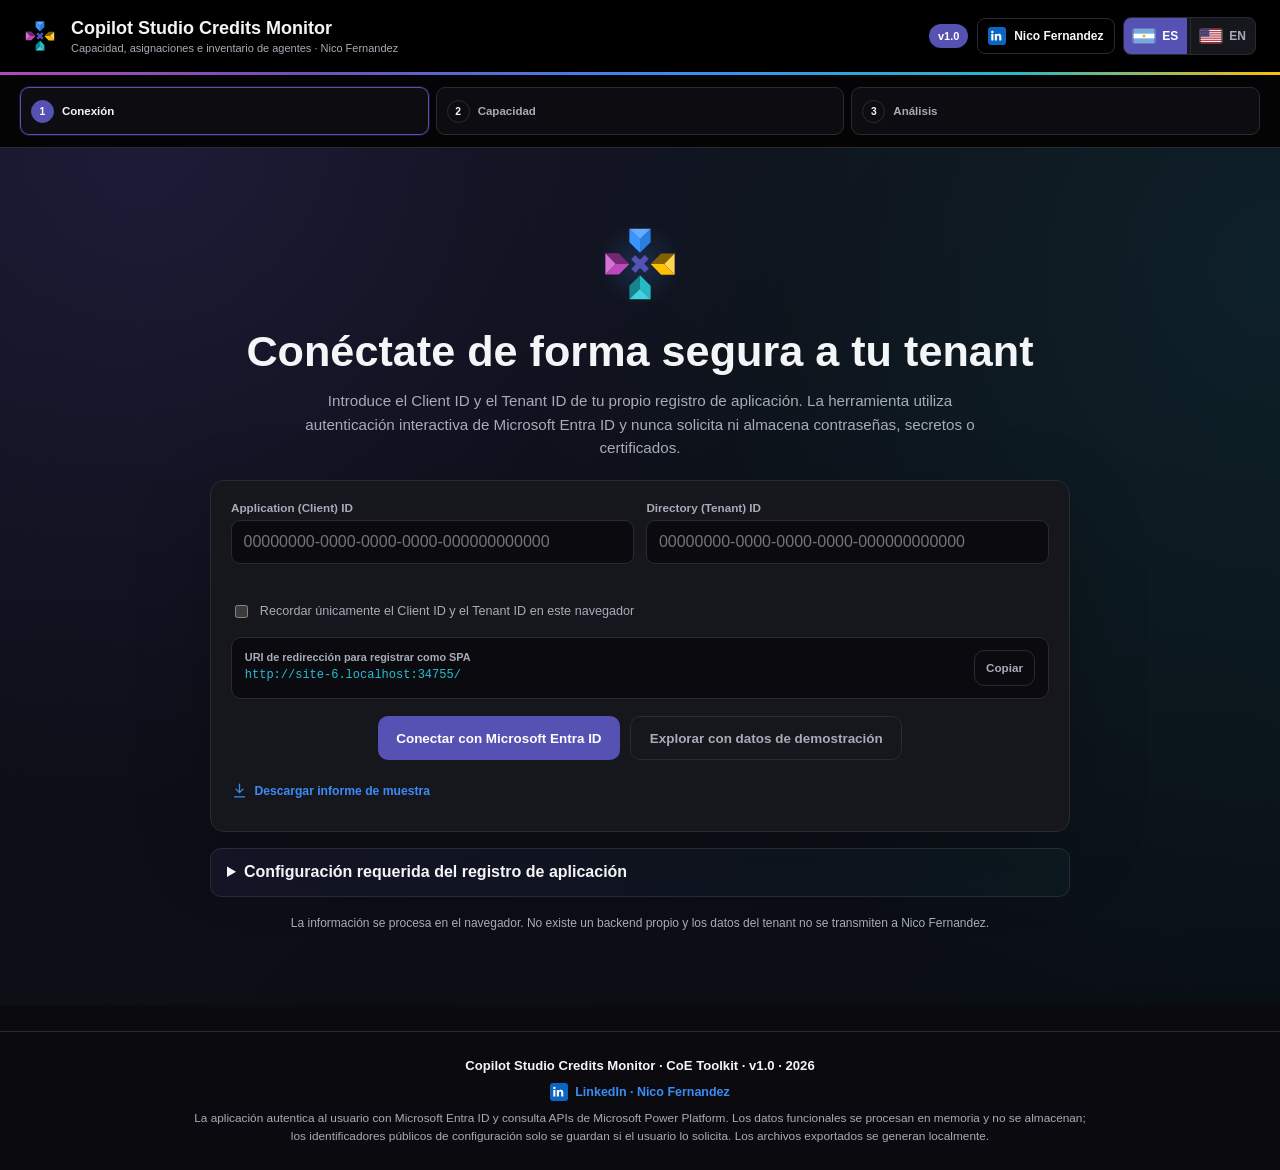
==== commit fa591c7a: "Add files via upload" ====
--- a/index.html
+++ b/index.html
@@ -3,21 +3,23 @@
   <head>
     <meta charset="UTF-8" />
     <meta name="viewport" content="width=device-width, initial-scale=1.0" />
-    <meta name="theme-color" content="#000000" />
-    <meta name="description" content="Copilot Studio Credits Monitor - static, read-only Power Platform reporting SPA." />
+    <meta name="theme-color" content="#0B0B0F" />
+    <meta name="description" content="Copilot Studio Credits Monitor — tenant capacity, environment allocations, and Copilot Studio agent inventory using supported Microsoft Power Platform APIs." />
     <meta name="application-version" content="1.0" />
-    <meta http-equiv="Content-Security-Policy" content="default-src 'self'; script-src 'self'; style-src 'self' 'unsafe-inline'; font-src 'self'; img-src 'self' data:; connect-src 'self' https://login.microsoftonline.com https://api.powerplatform.com; frame-src https://login.microsoftonline.com; object-src 'none'; base-uri 'self'; form-action 'self' https://login.microsoftonline.com; upgrade-insecure-requests" />
+    <meta http-equiv="Content-Security-Policy" content="default-src 'self'; script-src 'self'; style-src 'self' 'unsafe-inline'; font-src 'self'; img-src 'self' data:; connect-src 'self' https://login.microsoftonline.com https://api.powerplatform.com; frame-src https://login.microsoftonline.com; object-src 'none'; base-uri 'self'; form-action 'self' https://login.microsoftonline.com; frame-ancestors 'none'; upgrade-insecure-requests" />
+    <meta name="referrer" content="strict-origin-when-cross-origin" />
+    <title>Copilot Studio Credits Monitor</title>
     <link rel="icon" href="./assets/icons/favicon.svg" type="image/svg+xml" />
     <link rel="icon" href="./assets/icons/favicon.ico" sizes="any" />
     <link rel="icon" href="./assets/icons/favicon-32x32.png" sizes="32x32" type="image/png" />
     <link rel="icon" href="./assets/icons/favicon-16x16.png" sizes="16x16" type="image/png" />
     <link rel="apple-touch-icon" href="./assets/icons/apple-touch-icon.png" />
     <link rel="manifest" href="./assets/icons/manifest.webmanifest" />
-    <title>Copilot Studio Credits Monitor</title>
-    <script type="module" crossorigin src="./assets/index-Cak7gZwa.js"></script>
-    <link rel="stylesheet" crossorigin href="./assets/index-sAGBZNmq.css">
+    <script type="module" crossorigin src="./assets/index-2a9a2763.js"></script>
+    <link rel="stylesheet" crossorigin href="./assets/index-BJP28AWe.css">
   </head>
   <body>
+    <noscript>Esta aplicación requiere JavaScript. / This application requires JavaScript.</noscript>
     <div id="app"></div>
   </body>
 </html>
--- a/assets/index-BJP28AWe.css
+++ b/assets/index-BJP28AWe.css
@@ -0,0 +1 @@
+:root{--lightningcss-light: ;--lightningcss-dark:initial;color-scheme:dark;--indigo:#5552b4;--blue:#3895ff;--teal:#27b8c6;--gold:#ffc000;--magenta:#bd47bd;--red:#e05;--green:#38c793;--ink:#0b0b0f;--surface:#16161d;--surface-2:#1d1d26;--surface-3:#242430;--hairline:#2d2d39;--hairline-light:#393947;--text:#f4f5f7;--muted:#a8abb8;--soft:#777b89;--spectrum:linear-gradient(135deg, #bd47bd 0%, #5552b4 32%, #3895ff 58%, #27b8c6 80%, #ffc000 100%);--shadow:0 20px 60px #00000052;--radius:18px}*{box-sizing:border-box}html{background:var(--ink);min-height:100%}body{background:radial-gradient(circle at 15% 10%, #5552b426, transparent 28%), radial-gradient(circle at 85% 15%, #27b8c617, transparent 24%), var(--ink);min-width:320px;min-height:100vh;color:var(--text);font-family:var(--font-body);margin:0}button,input,select{font:inherit}button{color:inherit}a{color:var(--blue)}svg{fill:none;stroke:currentColor;stroke-width:1.8px;stroke-linecap:round;stroke-linejoin:round;width:20px;height:20px}.spectrum-line{z-index:100;background:var(--spectrum);height:4px;position:fixed;inset:0 0 auto}.panel{border:1px solid var(--hairline);border-radius:var(--radius);box-shadow:var(--shadow);background:linear-gradient(#1d1d26f0,#16161df5)}.eyebrow{color:var(--teal);letter-spacing:.17em;text-transform:uppercase;margin:0 0 10px;font-size:.72rem;font-weight:700}.connect-layout{grid-template-columns:minmax(0,1.1fr) minmax(390px,560px);align-items:center;gap:clamp(40px,8vw,120px);max-width:1320px;min-height:100vh;margin:0 auto;padding:64px 42px;display:grid}.connect-brand{max-width:680px}.brand-mark{background:var(--surface-2);border:1px solid var(--hairline-light);border-radius:18px;place-items:center;width:64px;height:64px;margin-bottom:36px;display:grid;box-shadow:0 0 0 1px #ffffff05,0 18px 50px #00000040}.brand-mark img{width:42px;height:42px}.connect-brand h1{font:700 clamp(2.8rem, 6vw, 5.6rem)/.98 var(--font-display);letter-spacing:-.055em;max-width:760px;margin:0}.connect-brand .lead{max-width:650px;color:var(--muted);margin:28px 0 38px;font-size:1.08rem;line-height:1.75}.connect-features{gap:16px;display:grid}.connect-features article{border-top:1px solid var(--hairline);gap:16px;padding:18px 0;display:flex}.connect-features article:last-child{border-bottom:1px solid var(--hairline)}.connect-features strong{font-family:var(--font-display);display:block}.connect-features p{color:var(--soft);margin:6px 0 0;font-size:.9rem;line-height:1.55}.feature-icon,.notice-icon,.about-icon{color:#9997ff;background:#5552b429;border:1px solid #5552b457;border-radius:11px;flex:none;place-items:center;width:38px;height:38px;display:grid}.connect-card{padding:38px;position:relative}.connect-language{position:absolute;top:26px;right:26px}.step-badge,.source-pill{border:1px solid var(--hairline-light);color:var(--muted);text-transform:uppercase;letter-spacing:.08em;border-radius:999px;align-items:center;padding:7px 10px;font-size:.72rem;font-weight:600;display:inline-flex}.connect-card h2{font:650 1.7rem/1 var(--font-display);margin:22px 0 28px}.field{gap:9px;margin-bottom:18px;display:grid}.field>span,.filters label>span,.select-field>span{color:var(--muted);font-size:.78rem;font-weight:600}input,select{width:100%;min-height:44px;color:var(--text);border:1px solid var(--hairline-light);background:#101017;border-radius:11px;outline:none;padding:0 13px;transition:border .2s,box-shadow .2s}input:focus,select:focus{border-color:var(--blue);box-shadow:0 0 0 3px #3895ff21}.field-error{color:#ff7aa7;min-height:15px;font-size:.74rem}.remember-row{color:var(--muted);align-items:flex-start;gap:10px;margin:8px 0 22px;font-size:.82rem;line-height:1.45;display:flex}.remember-row input{width:17px;height:17px;min-height:auto;accent-color:var(--indigo)}.redirect-box{border:1px dashed var(--hairline-light);background:#0000002e;border-radius:12px;grid-template-columns:1fr auto;align-items:center;gap:8px 12px;margin-bottom:22px;padding:14px;display:grid}.redirect-box>span{color:var(--soft);text-transform:uppercase;letter-spacing:.08em;grid-column:1/-1;font-size:.72rem}.redirect-box code{text-overflow:ellipsis;color:#c7c8d1;white-space:nowrap;min-width:0;font-size:.75rem;overflow:hidden}.button{cursor:pointer;border:1px solid #0000;border-radius:11px;justify-content:center;align-items:center;gap:8px;min-height:42px;padding:0 16px;font-size:.84rem;font-weight:650;transition:transform .15s,background .15s,border .15s;display:inline-flex}.button:hover:not(:disabled){transform:translateY(-1px)}.button:disabled{opacity:.5;cursor:not-allowed}.button.primary{color:#fff;background:linear-gradient(135deg, var(--indigo), #6b67d3);box-shadow:0 12px 26px #5552b440}.button.secondary{background:var(--surface-3);border-color:var(--hairline-light)}.button.ghost{border-color:var(--hairline-light);color:var(--muted);background:0 0}.button.compact{min-height:32px;padding:0 10px;font-size:.72rem}.button.wide{width:100%}.setup-details{border-top:1px solid var(--hairline);color:var(--muted);margin-top:24px;padding-top:20px;font-size:.82rem;line-height:1.6}.setup-details summary{cursor:pointer;color:var(--text);font-weight:600}.setup-details code{overflow-wrap:anywhere;background:#0e0e14;border-radius:8px;margin-top:10px;padding:10px;display:block}.version-line{color:var(--soft);text-align:center;margin:22px 0 0;font-size:.72rem}.language-switch{border:1px solid var(--hairline);background:var(--surface);border-radius:9px;gap:3px;padding:3px;display:flex}.language-switch button{color:var(--soft);cursor:pointer;background:0 0;border:0;border-radius:6px;padding:5px 8px;font-size:.7rem;font-weight:700}.language-switch button.active{background:var(--surface-3);color:var(--text)}.app-header{z-index:40;-webkit-backdrop-filter:blur(18px);backdrop-filter:blur(18px);border-bottom:1px solid var(--hairline);background:#0b0b0fe0;justify-content:space-between;align-items:center;height:74px;padding:0 24px;display:flex;position:sticky;top:0}.header-brand{align-items:center;gap:12px;display:flex}.header-brand img{width:34px;height:34px}.header-brand div{gap:2px;display:grid}.header-brand span{color:var(--teal);letter-spacing:.12em;font-size:.61rem;font-weight:700}.header-brand strong{font:650 .96rem var(--font-display)}.header-actions{align-items:center;gap:9px;display:flex}.memory-badge{color:var(--muted);border:1px solid var(--hairline);border-radius:999px;align-items:center;gap:7px;padding:8px 10px;font-size:.72rem;display:flex}.memory-badge span{background:var(--teal);border-radius:50%;width:7px;height:7px;box-shadow:0 0 10px #27b8c6a6}.icon-button{border:1px solid var(--hairline);background:var(--surface);width:38px;height:38px;color:var(--muted);cursor:pointer;border-radius:10px;place-items:center;display:grid}.icon-button:hover:not(:disabled){color:var(--text);border-color:var(--hairline-light)}.icon-button:disabled{opacity:.45}.app-frame{grid-template-columns:250px minmax(0,1fr);min-height:calc(100vh - 74px);display:grid}.sidebar{border-right:1px solid var(--hairline);background:#0e0e13c2;flex-direction:column;height:calc(100vh - 74px);padding:24px 16px 18px;display:flex;position:sticky;top:74px}.session-card{background:var(--surface);border:1px solid var(--hairline);border-radius:14px;margin-bottom:22px;padding:16px}.session-status{color:var(--green);text-transform:uppercase;letter-spacing:.08em;align-items:center;gap:7px;margin-bottom:10px;font-size:.68rem;font-weight:700;display:flex}.session-status span{background:var(--green);border-radius:50%;width:7px;height:7px}.session-card>strong{text-overflow:ellipsis;white-space:nowrap;font-size:.82rem;display:block;overflow:hidden}.session-card dl{gap:9px;margin:14px 0 0;display:grid}.session-card dl div{justify-content:space-between;gap:8px;display:flex}.session-card dt{color:var(--soft);font-size:.66rem}.session-card dd{color:var(--muted);text-align:right;margin:0;font-size:.66rem}.side-nav{gap:6px;display:grid}.side-nav button{min-height:46px;color:var(--muted);cursor:pointer;text-align:left;background:0 0;border:1px solid #0000;border-radius:11px;align-items:center;gap:13px;padding:0 12px;font-weight:600;display:flex}.side-nav button span{color:var(--soft);font:600 .65rem var(--font-display)}.side-nav button:hover{color:var(--text);background:#ffffff06}.side-nav button.active{color:#fff;background:linear-gradient(90deg,#5552b43b,#5552b40d);border-color:#5552b454}.side-nav button.active span{color:#aaa8ff}.sidebar-footer{color:var(--soft);margin-top:auto;padding:12px;font-size:.68rem;line-height:1.6}.sidebar-footer span{color:#555867}.main-content{min-width:0;padding:34px clamp(20px,3.2vw,48px) 60px}.page-heading{justify-content:space-between;align-items:flex-end;gap:28px;margin-bottom:26px;display:flex}.page-heading h1{font:700 clamp(2.1rem, 4vw, 3.7rem)/1 var(--font-display);letter-spacing:-.045em;margin:0}.page-heading p:not(.eyebrow){max-width:720px;color:var(--muted);margin:12px 0 0;line-height:1.6}.page-actions{align-items:flex-end;gap:10px;display:flex}.select-field{gap:6px;min-width:260px;display:grid}.loading-panel{border-color:#3895ff47;align-items:center;gap:16px;margin-bottom:20px;padding:18px 20px;display:flex}.loading-panel p{color:var(--muted);margin:5px 0 0;font-size:.8rem}.spinner{border:3px solid #3895ff2b;border-top-color:var(--blue);border-radius:50%;width:28px;height:28px;animation:.9s linear infinite spin}@keyframes spin{to{transform:rotate(360deg)}}.error-stack{gap:10px;margin-bottom:20px;display:grid}.error-banner{background:#ee005512;border:1px solid #ee005552;border-radius:13px;grid-template-columns:auto minmax(0,1fr) auto;align-items:start;gap:13px;padding:15px;display:grid}.error-symbol{color:#ff6b9e;background:#ee005526;border-radius:9px;place-items:center;width:30px;height:30px;font-weight:800;display:grid}.error-copy p{color:#d5a5b6;margin:5px 0 0;font-size:.8rem;line-height:1.5}.error-copy pre{color:#d7b9c3;white-space:pre-wrap;background:#00000038;border-radius:8px;max-height:180px;padding:10px;font-size:.72rem;overflow:auto}.kpi-grid{grid-template-columns:repeat(5,minmax(0,1fr));gap:14px;margin-bottom:16px;display:grid}.kpi-card{min-height:145px;box-shadow:none;padding:21px;position:relative;overflow:hidden}.kpi-card:before{content:"";background:var(--card-accent);height:3px;position:absolute;inset:0 0 auto}.kpi-card>span{color:var(--muted);font-size:.76rem;font-weight:600}.kpi-card>strong{font:700 clamp(1.65rem, 2.6vw, 2.45rem) var(--font-display);letter-spacing:-.04em;margin-top:20px;display:block}.kpi-card>small{min-height:16px;color:var(--soft);margin-top:7px;font-size:.72rem;display:block}.indigo{--card-accent:var(--indigo)}.blue{--card-accent:var(--blue)}.teal{--card-accent:var(--teal)}.gold{--card-accent:var(--gold)}.magenta{--card-accent:var(--magenta)}.red{--card-accent:var(--red)}.dashboard-grid{grid-template-columns:minmax(0,1.45fr) minmax(320px,.75fr);gap:16px;margin-bottom:16px;display:grid}.capacity-panel,.inventory-panel{box-shadow:none;padding:22px}.panel-title{justify-content:space-between;align-items:flex-start;gap:16px;display:flex}.panel-title span:not(.source-pill){color:var(--soft);letter-spacing:.12em;text-transform:uppercase;font-size:.66rem}.panel-title h2{font:650 1.25rem var(--font-display);margin:5px 0 0}.capacity-visual{grid-template-columns:180px minmax(0,1fr);align-items:center;gap:28px;padding:28px 0;display:grid}.ring{--value:0;background:conic-gradient(var(--magenta) calc(var(--value) * 1%), var(--surface-3) 0);border-radius:50%;place-items:center;width:164px;height:164px;display:grid}.ring:before{content:"";background:var(--surface);border-radius:50%;width:128px;height:128px;position:absolute}.ring{position:relative}.ring div{z-index:1;text-align:center;display:grid;position:relative}.ring strong{font:700 1.7rem var(--font-display)}.ring span{color:var(--soft);font-size:.7rem}.capacity-bars{gap:18px;display:grid}.progress-row>div:first-child{justify-content:space-between;gap:12px;margin-bottom:7px;display:flex}.progress-row span{color:var(--muted);font-size:.76rem}.progress-row strong{font-size:.8rem}.progress-track{background:var(--surface-3);border-radius:99px;height:7px;overflow:hidden}.progress-track span{border-radius:inherit;background:var(--card-accent);height:100%;display:block}.metadata-row{border-top:1px solid var(--hairline);color:var(--muted);justify-content:space-between;gap:16px;padding-top:15px;font-size:.75rem;display:flex}.metadata-row strong{color:var(--text)}.mini-metrics{grid-template-columns:1fr 1fr;gap:10px;margin-top:24px;display:grid}.mini-metric{border:1px solid var(--hairline);background:#ffffff05;border-radius:13px;min-height:96px;padding:16px;position:relative;overflow:hidden}.mini-metric:after{content:"";background:var(--card-accent);opacity:.12;border-radius:50%;width:52px;height:52px;position:absolute;bottom:-18px;right:-18px}.mini-metric strong{font:700 1.45rem var(--font-display);display:block}.mini-metric span{color:var(--muted);font-size:.72rem}.allocation-summary{background:linear-gradient(135deg,#5552b42e,#27b8c614);border:1px solid #5552b440;border-radius:13px;grid-template-columns:1fr auto;align-items:end;gap:4px 12px;margin-top:16px;padding:16px;display:grid}.allocation-summary span{color:var(--muted);font-size:.72rem}.allocation-summary strong{font:700 1.55rem var(--font-display);grid-area:1/2/span 2}.allocation-summary small{color:var(--soft);font-size:.68rem}.notice{box-shadow:none;align-items:flex-start;gap:14px;padding:18px;display:flex}.notice strong{font-size:.88rem}.notice p{color:var(--muted);margin:6px 0 0;font-size:.8rem;line-height:1.55}.compact-notice{margin-bottom:16px}.empty-state{text-align:center;box-shadow:none;margin-bottom:16px;padding:70px 20px}.empty-icon{background:var(--surface-3);width:58px;height:58px;color:var(--muted);border-radius:16px;place-items:center;margin:0 auto 15px;display:grid}.empty-icon svg{width:28px;height:28px}.empty-state h2{font-family:var(--font-display);margin:0}.empty-state p{color:var(--muted)}.filters{box-shadow:none;grid-template-columns:minmax(260px,1fr) minmax(170px,.35fr) minmax(170px,.35fr);gap:14px;margin-bottom:14px;padding:16px;display:grid}.filters.two-columns{grid-template-columns:minmax(260px,1fr) minmax(220px,.45fr)}.filters label{gap:7px;display:grid}.table-panel{box-shadow:none;overflow:hidden}.data-table{width:100%}.table-row{border-top:1px solid var(--hairline);align-items:center;gap:16px;min-height:66px;padding:12px 18px;font-size:.78rem;display:grid}.environment-table .table-row{grid-template-columns:minmax(180px,1.55fr) minmax(0,.65fr) minmax(0,.55fr) minmax(0,.62fr) minmax(0,.72fr) minmax(0,.42fr)}.agent-table .table-row{grid-template-columns:minmax(180px,1.45fr) minmax(0,1fr) minmax(0,.65fr) minmax(0,.65fr) minmax(0,.55fr)}.table-row:first-child{border-top:0}.table-head{min-height:43px;color:var(--soft);text-transform:uppercase;letter-spacing:.06em;background:#ffffff05;font-size:.67rem;font-weight:700}.table-row:not(.table-head):hover{background:#ffffff05}.primary-cell{min-width:0}.primary-cell strong,.primary-cell small{text-overflow:ellipsis;white-space:nowrap;display:block;overflow:hidden}.primary-cell strong{font-size:.81rem}.primary-cell small{color:var(--soft);margin-top:5px;font-size:.68rem}.number-cell{font-variant-numeric:tabular-nums;font-weight:650}.status-pill{border-radius:999px;align-items:center;min-height:24px;padding:0 8px;font-size:.66rem;font-weight:700;display:inline-flex}.status-pill.ok{color:#65ddb2;background:#38c7931c;border:1px solid #38c7933b}.status-pill.neutral{color:#b4b7c4;background:#a8abb814;border:1px solid #a8abb829}.status-pill.error{color:#ff7aa7;background:#ee00551a;border:1px solid #ee005538}.table-empty{color:var(--muted);text-align:center;padding:58px 20px}.about-grid{grid-template-columns:repeat(3,minmax(0,1fr));gap:16px;display:grid}.about-card{box-shadow:none;padding:24px}.about-card h2{font:650 1.1rem var(--font-display);margin:20px 0 12px}.about-card p{color:var(--muted);font-size:.82rem;line-height:1.65}.technical-card{box-shadow:none;margin-top:16px;padding:24px}.technical-card h2{font:650 1.1rem var(--font-display);margin:0 0 18px}.technical-card dl{border:1px solid var(--hairline);background:var(--hairline);border-radius:12px;grid-template-columns:repeat(2,minmax(0,1fr));gap:1px;display:grid;overflow:hidden}.technical-card dl div{background:var(--surface);padding:14px}.technical-card dt{color:var(--soft);text-transform:uppercase;letter-spacing:.06em;font-size:.68rem}.technical-card dd{overflow-wrap:anywhere;margin:6px 0 0;font-size:.78rem}.fatal-error{border:1px solid var(--red);background:var(--surface);border-radius:16px;max-width:720px;margin:100px auto;padding:30px}@media (max-width:1180px){.kpi-grid{grid-template-columns:repeat(3,minmax(0,1fr))}.dashboard-grid{grid-template-columns:1fr}.inventory-panel{grid-template-columns:1fr 1fr;gap:20px;display:grid}.inventory-panel .panel-title{grid-column:1/-1}.allocation-summary{margin-top:0}}@media (max-width:900px){.connect-layout{grid-template-columns:1fr;max-width:720px;padding:60px 24px}.connect-brand h1{font-size:clamp(2.8rem,11vw,4.7rem)}.app-frame{grid-template-columns:1fr}.sidebar{border-right:0;border-bottom:1px solid var(--hairline);height:auto;padding:12px 16px;position:static}.session-card,.sidebar-footer{display:none}.side-nav{grid-template-columns:repeat(4,1fr)}.side-nav button{justify-content:center;padding:0 8px;font-size:.72rem}.side-nav button span{display:none}.main-content{padding-top:26px}.page-heading{flex-direction:column;align-items:flex-start}.page-actions{flex-wrap:wrap;width:100%}.select-field{flex:1;min-width:min(100%,300px)}.about-grid{grid-template-columns:1fr}}@media (max-width:720px){.app-header{height:auto;min-height:70px;padding:12px 14px}.header-brand span,.memory-badge{display:none}.header-brand strong{font-size:.78rem}.header-actions{gap:5px}.language-switch{display:none}.kpi-grid{grid-template-columns:repeat(2,minmax(0,1fr))}.kpi-card{min-height:125px}.capacity-visual{grid-template-columns:1fr;justify-items:center}.capacity-bars{width:100%}.inventory-panel{display:block}.allocation-summary{margin-top:16px}.filters,.filters.two-columns{grid-template-columns:1fr}.table-head{display:none}.environment-table .table-row,.agent-table .table-row{grid-template-columns:1fr 1fr;gap:12px;padding:17px}.table-row:not(.table-head)>span{gap:5px;display:grid}.table-row:not(.table-head)>span:before{content:attr(data-label);color:var(--soft);text-transform:uppercase;letter-spacing:.05em;font-size:.61rem;font-weight:700}.primary-cell{border-bottom:1px solid var(--hairline);grid-column:1/-1;padding-bottom:10px}.technical-card dl{grid-template-columns:1fr}}@media (max-width:480px){.connect-layout{padding:48px 14px}.connect-brand{display:none}.connect-card{padding:26px 20px}.connect-language{top:18px;right:18px}.main-content{padding:22px 12px 50px}.side-nav{gap:2px}.side-nav button{min-height:42px;font-size:.65rem}.kpi-grid{grid-template-columns:1fr}.page-actions .button{flex:1}.environment-table .table-row,.agent-table .table-row{grid-template-columns:1fr}.primary-cell{grid-column:auto}.error-banner{grid-template-columns:auto 1fr}.error-banner .button{grid-column:2;justify-self:start}}.consolidated-notice{background:linear-gradient(#3895ff14,#16161df5);border-color:#3895ff3d;margin-bottom:16px}.breakdown-panel{box-shadow:none;margin:0 0 16px;padding:22px}.breakdown-table{border:1px solid var(--hairline);border-radius:12px;margin-top:18px;overflow:hidden}.breakdown-row{border-top:1px solid var(--hairline);grid-template-columns:minmax(180px,1.6fr) repeat(3,minmax(0,.55fr)) minmax(100px,.8fr);align-items:center;gap:14px;min-height:52px;padding:10px 14px;font-size:.75rem;display:grid}.breakdown-row:first-child{border-top:0}.breakdown-row>span:not(:last-child){font-variant-numeric:tabular-nums}.breakdown-row:not(.breakdown-head):hover{background:#ffffff05}.breakdown-head{min-height:42px;color:var(--soft);text-transform:uppercase;letter-spacing:.06em;background:#ffffff05;font-size:.64rem;font-weight:700}.breakdown-row strong{font-family:var(--font-display);font-size:.78rem}.books-cta{border:1px solid var(--hairline);border-radius:var(--radius);background:radial-gradient(circle at top right, #3895ff24, transparent 38%), radial-gradient(circle at bottom left, #bd47bd1f, transparent 42%), var(--surface);box-shadow:none;margin-top:26px;padding:22px}.books-cta-header{text-align:center;max-width:690px;margin:0 auto 18px}.books-cta-header h2{font:650 1.2rem var(--font-display);margin:0 0 6px}.books-cta-header p{color:var(--muted);margin:0;font-size:.82rem;line-height:1.55}.books-grid{grid-template-columns:repeat(2,minmax(0,1fr));gap:14px;display:grid}.book-card{border:1px solid var(--hairline);background:#0b0b0fb8;border-radius:12px;grid-template-columns:92px minmax(0,1fr);align-items:center;gap:14px;padding:13px;display:grid}.book-cover-wrap{width:92px;aspect-ratio:var(--book-ratio,.75);background:var(--hairline);border-radius:6px;overflow:hidden;box-shadow:0 8px 22px #0000004d}.book-cover{object-fit:contain;background:#087d90;width:100%;height:100%;display:block}.book-cover-fallback{color:#fff;background:var(--spectrum);text-align:center;justify-content:center;align-items:center;width:100%;height:100%;padding:8px;font-size:.58rem;font-weight:700;display:none}.book-card h3{font:650 .84rem/1.35 var(--font-display);margin:0 0 6px}.book-card p{color:var(--muted);margin:0 0 9px;font-size:.7rem}.book-card a{color:var(--blue);font-size:.74rem;font-weight:700;text-decoration:none}.book-card a:hover{color:var(--teal)}@media (max-width:900px){.breakdown-row{grid-template-columns:minmax(220px,1.3fr) repeat(3,minmax(82px,.5fr)) minmax(130px,.7fr)}.books-grid{grid-template-columns:1fr}}@media (max-width:720px){.breakdown-table{overflow-x:auto}.breakdown-row{min-width:760px}.book-card{grid-template-columns:78px minmax(0,1fr)}.book-cover-wrap{width:78px}}.tools-cta{border:1px solid var(--hairline);border-radius:var(--radius);background:radial-gradient(circle at top left, #27b8c621, transparent 36%), radial-gradient(circle at bottom right, #5552b424, transparent 42%), var(--surface);box-shadow:none;margin-top:26px;padding:22px}.tools-grid{grid-template-columns:repeat(2,minmax(0,1fr));gap:14px;display:grid}.tool-card{border:1px solid var(--hairline);background:#0b0b0fb8;border-radius:12px;overflow:hidden}.tool-preview-wrap{aspect-ratio:1.93;border-bottom:1px solid var(--hairline);background:#0b0b0f;width:100%;display:block;position:relative;overflow:hidden}.tool-preview{object-fit:cover;object-position:center top;width:100%;height:100%;transition:transform .22s;display:block}.tool-preview-wrap:hover .tool-preview{transform:scale(1.015)}.tool-preview-fallback{color:#fff;background:var(--spectrum);width:100%;height:100%;font:700 .8rem var(--font-display);justify-content:center;align-items:center;display:none}.tool-card-copy{padding:14px}.tool-card h3{font:650 .88rem/1.35 var(--font-display);margin:0 0 7px}.tool-card p{min-height:42px;color:var(--muted);margin:0 0 10px;font-size:.72rem;line-height:1.55}.tool-card a{color:var(--blue);font-size:.74rem;font-weight:700;text-decoration:none}.tool-card a:hover{color:var(--teal)}@media (max-width:900px){.tools-grid{grid-template-columns:1fr}}.header-brand,.header-brand div,.header-actions,.page-heading>div,.page-actions,.panel-title>div,.notice>div,.error-copy,.book-card>div,.tool-card-copy{min-width:0}h1,h2,h3,label,.button,.side-nav button,.source-pill,.status-pill,.mini-metric span,.kpi-card>span,.allocation-summary span,.allocation-summary small,.metadata-row,.tool-card h3,.book-card h3{overflow-wrap:anywhere;word-break:normal}.button,.side-nav button,.status-pill{white-space:normal;height:auto;line-height:1.25}.button{padding-top:10px;padding-bottom:10px}.linkedin-profile{min-height:38px;color:var(--muted);border:1px solid var(--hairline);background:var(--surface);white-space:nowrap;border-radius:10px;justify-content:center;align-items:center;gap:.42rem;padding:.38rem .58rem;font-size:.72rem;font-weight:700;line-height:1.2;text-decoration:none;transition:color .18s,background .18s,border-color .18s,transform .18s;display:inline-flex}.language-switch{flex:none}.language-switch button{justify-content:center;align-items:center;gap:6px;min-width:48px;min-height:32px;padding:5px 7px;line-height:1;display:inline-flex}.language-switch button:focus-visible,.linkedin-profile:focus-visible,.button:focus-visible,.icon-button:focus-visible,.side-nav button:focus-visible{outline:2px solid var(--blue);outline-offset:2px}.flag-svg{border-radius:2px;flex:none;width:22px;height:14px;display:block;box-shadow:0 0 0 1px #fff3}.connect-top-actions{align-items:center;gap:8px;display:flex;position:absolute;top:24px;right:24px}.connect-language{position:static}.connect-card .step-badge{white-space:normal;max-width:calc(100% - 240px)}.header-brand strong{white-space:normal;max-width:100%;line-height:1.2;display:block}.header-actions{flex-wrap:wrap;justify-content:flex-end}.header-icon-actions{align-items:center;gap:7px;display:flex}.source-pill{text-align:right;white-space:normal;max-width:min(100%,360px)}.panel-title{flex-wrap:wrap}.metadata-row{flex-wrap:wrap;align-items:baseline}.metadata-row strong{text-align:right;overflow-wrap:anywhere}.allocation-summary small{min-width:0}.breakdown-row>*{overflow-wrap:anywhere;min-width:0}.breakdown-row>span{text-align:right}.breakdown-row>span:last-child{text-align:left}.data-table .table-row>*{overflow-wrap:anywhere;min-width:0}.table-row:not(.table-head)>span{white-space:normal}.app-footer{border-top:1px solid var(--hairline);color:var(--soft);justify-content:space-between;align-items:center;gap:14px;margin-top:26px;padding:18px 4px 0;font-size:.72rem;line-height:1.45;display:flex}.footer-linkedin{background:0 0;border-color:#0000}.footer-linkedin:hover{color:#65a9eb;background:0 0;border-color:#0000}@media (max-width:1080px){.memory-badge,.header-linkedin span{display:none}.header-linkedin{width:38px;padding:.38rem}}@media (max-width:900px){.app-header{align-items:flex-start;gap:12px}.header-brand{flex:240px}.header-actions{flex:0 auto}.side-nav button{min-height:48px;padding:8px}}@media (max-width:720px){.app-header{grid-template-columns:minmax(0,1fr);min-height:0;padding:12px 14px 10px;display:grid;position:sticky}.header-brand{width:100%}.header-brand span{display:block}.header-brand strong{font-size:.84rem}.header-actions{grid-template-columns:auto auto minmax(0,1fr);justify-content:stretch;align-items:center;gap:8px;width:100%;display:grid}.header-linkedin{grid-column:1}.header-language{grid-column:2;display:flex}.header-icon-actions{grid-column:3;justify-content:flex-end}.language-switch{display:flex}.language-switch button{min-width:42px}.header-language button span{display:none}.sidebar{padding:10px 12px}.side-nav{grid-template-columns:repeat(2,minmax(0,1fr));gap:6px}.side-nav button{text-align:center;justify-content:center;min-height:46px;padding:8px 10px;font-size:.72rem}.side-nav button span{display:none}.page-heading{gap:18px}.page-actions{grid-template-columns:1fr;width:100%;display:grid}.select-field{width:100%;min-width:0}.page-actions .button{width:100%}select{text-overflow:ellipsis}.panel-title{align-items:stretch}.source-pill{text-align:left;width:100%;max-width:none}.capacity-panel,.inventory-panel,.breakdown-panel{padding:18px}.breakdown-table{background:0 0;border:0;overflow:visible}.breakdown-head{display:none}.breakdown-row:not(.breakdown-head){border:1px solid var(--hairline);background:#ffffff05;border-radius:12px;grid-template-columns:repeat(2,minmax(0,1fr));gap:12px 16px;min-width:0;margin-top:10px;padding:16px;display:grid}.breakdown-row:not(.breakdown-head)>strong{border-bottom:1px solid var(--hairline);grid-column:1/-1;padding-bottom:10px}.breakdown-row:not(.breakdown-head)>span{text-align:left;gap:5px;display:grid}.breakdown-row:not(.breakdown-head)>span:before{content:attr(data-label);color:var(--soft);text-transform:uppercase;letter-spacing:.05em;font-size:.61rem;font-weight:700;line-height:1.25}.environment-table .table-row,.agent-table .table-row{align-items:start}.primary-cell strong,.primary-cell small{white-space:normal;text-overflow:clip;overflow:visible}.table-row:not(.table-head)>span{align-content:start}.status-pill{justify-self:start}.app-footer{flex-direction:column;align-items:flex-start}.footer-linkedin{padding-left:0}}@media (max-width:520px){.connect-layout{min-height:100svh;padding:32px 12px}.connect-card{padding:22px 18px}.connect-top-actions{justify-content:space-between;width:100%;margin-bottom:18px;display:flex;position:static}.connect-linkedin span,.connect-language button span{display:none}.connect-linkedin{width:38px;padding:.38rem}.connect-card .step-badge{max-width:100%}.connect-card h2{margin-top:18px}.redirect-box{grid-template-columns:minmax(0,1fr)}.redirect-box .button{width:100%}.redirect-box code{white-space:normal;overflow-wrap:anywhere}.header-brand img{width:30px;height:30px}.header-brand span{font-size:.55rem}.header-brand strong{font-size:.78rem}.header-actions{grid-template-columns:auto auto minmax(0,1fr)}.header-icon-actions{gap:5px}.icon-button{width:36px;height:36px}.main-content{padding:20px 12px 42px}.page-heading h1{font-size:clamp(2rem,12vw,2.8rem);line-height:1.04}.kpi-grid{grid-template-columns:1fr}.kpi-card{min-height:112px;padding:18px}.kpi-card>strong{margin-top:14px}.mini-metrics{grid-template-columns:1fr 1fr}.capacity-visual{padding:20px 0}.ring{width:148px;height:148px}.ring:before{width:116px;height:116px}.metadata-row{grid-template-columns:1fr;gap:6px;display:grid}.metadata-row strong{text-align:left}.breakdown-row:not(.breakdown-head),.environment-table .table-row,.agent-table .table-row{grid-template-columns:1fr}.breakdown-row:not(.breakdown-head)>strong,.primary-cell{grid-column:auto}.books-cta,.tools-cta{padding:16px}.book-card{grid-template-columns:70px minmax(0,1fr);align-items:start;gap:12px;padding:12px}.book-cover-wrap{width:70px}.tool-card p{min-height:0}}@media (max-width:360px){.header-brand span{display:none}.header-brand strong{font-size:.72rem}.header-actions{grid-template-columns:auto auto 1fr;gap:5px}.header-language button{min-width:38px;padding:4px 5px}.flag-svg{width:20px;height:13px}.side-nav button{font-size:.68rem}.mini-metrics{grid-template-columns:1fr}.book-card{grid-template-columns:60px minmax(0,1fr)}.book-cover-wrap{width:60px}}.primary-cell strong,.primary-cell small{white-space:normal;text-overflow:clip;overflow-wrap:anywhere;overflow:visible}@media (max-width:1100px){.page-heading{flex-direction:column;align-items:flex-start}.page-actions{grid-template-columns:minmax(0,1fr) auto;align-items:end;width:100%;display:grid}.select-field{width:100%;min-width:0}.page-actions .button{white-space:normal;text-align:center}}@media (max-width:760px){.page-actions{grid-template-columns:1fr}.page-actions .button{width:100%}}.connect-page{min-height:100vh}.connect-home-header{z-index:60;border-bottom:1px solid var(--hairline);-webkit-backdrop-filter:blur(18px);backdrop-filter:blur(18px);background:#0b0b0ff0;justify-content:space-between;align-items:center;gap:18px;min-height:72px;padding:12px clamp(16px,3vw,34px);display:flex;position:sticky;top:0}.connect-home-brand{align-items:center;gap:12px;min-width:0;display:flex}.connect-home-brand img{flex:none;width:38px;height:38px}.connect-home-brand div{gap:3px;min-width:0;display:grid}.connect-home-brand strong{overflow-wrap:anywhere;font:650 .94rem/1.2 var(--font-display)}.connect-home-brand span{color:var(--soft);font-size:.66rem;line-height:1.3}.connect-home-actions{flex:none;justify-content:flex-end;align-items:center;gap:10px;display:flex}.connect-home-linkedin{min-height:40px;color:var(--text);border-color:var(--hairline-light);background:#16161dfa}.connect-home-language{align-items:stretch;min-height:40px;padding:3px}.connect-home-language button{min-width:58px;min-height:32px}.connect-layout{min-height:calc(100vh - 72px)}@media (max-width:640px){.connect-home-header{flex-direction:column;align-items:stretch;gap:11px;padding:14px 14px 12px;position:relative}.connect-home-actions{grid-template-columns:minmax(0,1fr) auto;align-items:stretch;width:100%;display:grid}.connect-home-linkedin{justify-content:flex-start;width:100%}.connect-home-language{display:flex}.connect-home-language button span{display:inline}.connect-layout{min-height:auto;padding-top:28px}}@media (max-width:380px){.connect-home-actions{grid-template-columns:1fr}.connect-home-language{width:100%}.connect-home-language button{flex:1}}:root{--font-display:"Aptos Display", "Segoe UI", Arial, sans-serif;--font-body:"Aptos", "Segoe UI", Arial, sans-serif;--color-header-bg:#000;--color-page-bg:#0b0b0f;--color-page-gradient-purple:#5552b42e;--color-page-gradient-cyan:#25bfd11a;--color-page-gradient-deep:#090f14;--color-surface:#16161d;--color-surface-hover:#1d1d26;--color-border:#2a2a35;--color-text-primary:#f4f5f7;--color-text-secondary:#a8abb8;--color-text-muted:#7f8390;--color-primary:#5552b4;--color-primary-hover:#6662c8;--color-accent-cyan:#25bfd1;--color-accent-blue:#3c8cf5;--color-accent-magenta:#b049bc;--color-accent-yellow:#fcc004;--radius-sm:8px;--radius-md:10px;--radius-lg:14px;--radius-pill:999px;--global-action-size:44px;--global-action-icon-size:19px;--header-height:72px;--footer-min-height:112px;--content-max-width:1200px;--page-padding-desktop:24px;--page-padding-tablet:16px;--page-padding-mobile:12px;--indigo:var(--color-primary);--blue:var(--color-accent-blue);--teal:var(--color-accent-cyan);--gold:var(--color-accent-yellow);--magenta:var(--color-accent-magenta);--ink:var(--color-page-bg);--surface:var(--color-surface);--surface-2:var(--color-surface-hover);--hairline:var(--color-border);--text:var(--color-text-primary);--muted:var(--color-text-secondary);--soft:var(--color-text-muted);--spectrum:linear-gradient(90deg, #b049bc 0%, #6e50b6 24%, #3c8cf5 53%, #28b8c7 79%, #fcc004 100%)}html,body{min-height:100%}body{background:var(--color-page-bg);min-height:100dvh;color:var(--color-text-primary);font-family:var(--font-body);grid-template-rows:1fr;margin:0;display:grid}#app{grid-template-rows:auto 1fr auto;min-height:100dvh;display:grid}h1,h2,h3,.app-brand__title,.kpi-card>strong,.mini-metric strong,.ring strong{font-family:var(--font-display)}:focus-visible{outline:2px solid var(--color-accent-cyan);outline-offset:3px}.app-header{z-index:1000;width:100%;height:auto;min-height:var(--header-height);background:var(--color-header-bg);-webkit-backdrop-filter:none;backdrop-filter:none;border:0;padding:0;display:block;position:sticky;top:0}.app-header__inner{min-height:var(--header-height);padding:0 var(--page-padding-desktop);justify-content:space-between;align-items:center;gap:18px;display:flex}.app-header__brand-line{background:var(--spectrum);height:3px}.app-brand{align-items:center;gap:15px;min-width:0;display:flex}.app-brand__logo{flex:none;width:32px;height:32px}.app-brand__text{gap:3px;min-width:0;display:grid}.app-brand__category{color:var(--color-accent-cyan);letter-spacing:.12em;text-transform:uppercase;font-size:11px;font-weight:700;line-height:1.1}.app-brand__title{min-width:0;color:var(--color-text-primary);font-size:18px;font-weight:700;line-height:1.15}.app-header__actions{flex:none;justify-content:flex-end;align-items:center;gap:9px;display:flex}.app-version,.app-mode-badge{border-radius:var(--radius-pill);color:#fff;background:var(--color-primary);white-space:nowrap;flex:none;padding:4px 9px;font-size:11px;font-weight:700}.app-mode-badge{color:#0b0b0f;background:var(--color-accent-yellow)}.linkedin-profile.app-author{border-radius:var(--radius-sm);background:0 0;min-height:36px;padding:0 10px}.app-global-action{width:var(--global-action-size);height:var(--global-action-size);border:1px solid var(--color-border);border-radius:var(--radius-md);color:var(--color-text-secondary);cursor:pointer;background:#16161de0;flex:none;justify-content:center;align-items:center;padding:0;display:inline-flex}.app-global-action svg{width:var(--global-action-icon-size);height:var(--global-action-icon-size)}.app-global-action:hover:not(:disabled){color:var(--color-text-primary);background:var(--color-surface-hover)}.app-global-action:disabled{cursor:not-allowed;opacity:.45}.app-main-region{background:radial-gradient(circle at 12% 0%, var(--color-page-gradient-purple) 0%, #5552b414 24%, transparent 46%), radial-gradient(circle at 100% 14%, var(--color-page-gradient-cyan) 0%, #25bfd10d 28%, transparent 52%), linear-gradient(135deg, #11101d 0%, #0d0e16 44%, var(--color-page-gradient-deep) 100%);min-width:0}.app-main{width:100%;max-width:var(--content-max-width);background:0 0;margin:0 auto}.connect-main{padding:40px var(--page-padding-desktop) 56px}.connect-layout{width:100%;min-height:0;padding:20px 0}.connect-brand h1{font-family:var(--font-display)}.app-frame{grid-template-columns:250px minmax(0,1fr);min-height:100%}.sidebar{height:calc(100dvh - 75px);top:75px}.main-content{max-width:none;margin:0;padding:40px clamp(20px,3.2vw,48px) 56px}.test-entry{border-radius:var(--radius-lg);background:#3c8cf512;border:1px solid #3c8cf547;gap:14px;margin-top:22px;padding:18px;display:grid}.test-entry .eyebrow{margin-bottom:5px}.test-entry h3{margin:0;font-size:1rem}.test-entry p:not(.eyebrow){color:var(--muted);margin:7px 0 0;font-size:.8rem;line-height:1.55}.test-entry__actions,.test-mode-notice__actions{flex-wrap:wrap;gap:9px;display:flex}.test-mode-notice{background:#fcc00412;border-color:#fcc00459;grid-template-columns:auto minmax(0,1fr) auto;align-items:center;margin-bottom:20px;display:grid}.session-status.test{color:var(--color-accent-yellow)}.session-status.test span{background:var(--color-accent-yellow)}.tools-section{max-width:1100px;color:var(--color-text-primary);background:var(--color-surface);border:1px solid var(--color-border);border-radius:var(--radius-lg);margin:3rem auto 0;padding:1.4rem}.tools-header{justify-content:space-between;align-items:flex-end;gap:1rem;margin-bottom:1.2rem;display:flex}.tools-header h2{margin:.25rem 0;font-size:1.4rem}.tools-header p{max-width:700px;color:var(--color-text-secondary);margin:0;font-size:.88rem}.tools-eyebrow{color:var(--color-accent-cyan);letter-spacing:.1em;text-transform:uppercase;font-size:.72rem;font-weight:700}.tools-carousel{grid-template-columns:minmax(0,1fr);display:grid}.carousel-viewport{width:100%;overflow:hidden}.carousel-track{display:flex}.carousel-page{flex:0 0 100%;grid-template-columns:repeat(2,minmax(0,1fr));gap:1rem;min-width:100%;display:grid}.tool-card{min-width:0;color:inherit;background:var(--color-page-bg);border:1px solid var(--color-border);border-radius:12px;text-decoration:none;transition:transform .18s,border-color .18s,box-shadow .18s;overflow:hidden}.tool-card:hover{border-color:var(--color-primary);transform:translateY(-3px);box-shadow:0 12px 30px #00000047}.tool-image-wrap{aspect-ratio:16/8.5;background:var(--color-surface-hover);border-bottom:1px solid var(--color-border);overflow:hidden}.tool-image{object-fit:cover;object-position:top center;width:100%;height:100%;transition:transform .25s;display:block}.tool-card:hover .tool-image{transform:scale(1.015)}.tool-content{padding:1rem}.tool-category{color:var(--color-accent-cyan);border-radius:var(--radius-pill);text-transform:uppercase;background:#27b8c61a;border:1px solid #27b8c640;margin-bottom:.5rem;padding:.16rem .45rem;font-size:.65rem;font-weight:700;display:inline-flex}.tool-content h3{margin:0 0 .45rem;font-size:1rem;line-height:1.3}.tool-content p{min-height:0;color:var(--color-text-secondary);margin:0 0 .8rem;font-size:.8rem;line-height:1.55}.tool-link-label{color:var(--color-accent-blue);align-items:center;gap:.35rem;font-size:.78rem;font-weight:700;display:inline-flex}.app-footer{min-height:var(--footer-min-height);border-top:1px solid var(--color-border);background:var(--color-page-bg);color:var(--color-text-secondary);font-family:var(--font-body);padding:24px 16px}.app-footer__inner{text-align:center;justify-items:center;gap:8px;max-width:1000px;margin:0 auto;display:grid}.app-footer p{margin:0}.app-footer__product{color:var(--color-text-primary);font-size:.82rem;font-weight:700}.app-footer__author{color:var(--color-accent-blue);align-items:center;gap:7px;font-size:.78rem;font-weight:600;text-decoration:none;display:inline-flex}.app-footer__author .linkedin-svg{width:18px;height:18px}.app-footer__privacy{max-width:900px;color:var(--color-text-secondary);font-size:.74rem;line-height:1.55}@media (max-width:900px){.app-header__inner{padding:0 var(--page-padding-tablet)}.app-frame{grid-template-columns:1fr}.sidebar{height:auto;position:static}.main-content{padding:32px var(--page-padding-tablet) 48px}}@media (max-width:768px){.app-header{min-height:64px}.app-header__inner{min-height:64px;padding:8px var(--page-padding-tablet)}.app-brand__title{text-overflow:ellipsis;white-space:nowrap;max-width:min(42vw,320px);font-size:16px;overflow:hidden}.app-brand__category{font-size:10px}.app-author span{display:none}.app-author{justify-content:center;width:44px;padding:0}.app-version{display:none}.carousel-page{grid-template-columns:1fr}.test-mode-notice{grid-template-columns:auto minmax(0,1fr)}.test-mode-notice__actions{grid-column:1/-1}}@media (max-width:600px){.app-header__inner{flex-direction:column;align-items:flex-start;gap:8px;padding-top:10px;padding-bottom:10px}.app-brand{width:100%}.app-brand__title{max-width:calc(100vw - 86px)}.app-header__actions{justify-content:space-between;width:100%}.header-icon-actions{margin-left:auto}.connect-main{padding:28px var(--page-padding-mobile) 40px}.connect-layout{padding:0}.test-entry__actions,.test-mode-notice__actions{grid-template-columns:1fr;display:grid}.test-entry__actions .button,.test-mode-notice__actions .button{width:100%}}@media (max-width:480px){.app-brand__logo{width:28px;height:28px}.app-brand__title{font-size:15px}.app-brand__category{font-size:9px}.app-mode-badge{padding:4px 7px;font-size:9px}.language-switch button{min-width:44px;min-height:44px}.app-global-action{width:44px;height:44px}.main-content{padding:24px var(--page-padding-mobile) 40px}.tools-section{padding:16px}}@media (prefers-reduced-motion:reduce){*,:before,:after{scroll-behavior:auto!important;transition-duration:.01ms!important;animation-duration:.01ms!important;animation-iteration-count:1!important}}@media print{.app-main-region{background:#fff}.app-header,.app-footer,.sidebar,.test-mode-notice,.page-actions{display:none!important}.carousel-viewport{overflow:visible}.carousel-track{display:block;transform:none!important}.carousel-page{page-break-inside:avoid;margin-bottom:1rem}}.language-switch,.header-language{display:flex}#banner.app-header{z-index:1000;-webkit-backdrop-filter:none;backdrop-filter:none;background:#000;border:0;width:100%;min-height:72px;padding:0;display:block;position:sticky;top:0}#banner .app-header__inner{justify-content:space-between;align-items:center;gap:1rem;min-height:72px;padding:8px 24px;display:flex}#banner .app-header__brand-line{background:linear-gradient(90deg,#b049bc 0%,#6e50b6 24%,#3c8cf5 53%,#28b8c7 79%,#fcc004 100%);width:100%;height:3px}#banner .app-brand{min-width:0;color:var(--text);align-items:center;gap:15px;display:flex}#banner .app-brand__logo{flex:none;width:32px;height:32px;display:block}#banner .app-brand__text{min-width:0;line-height:1.1;display:grid}#banner .app-brand__title{color:#f4f5f7;max-width:min(52vw,760px);font-family:var(--font-display);text-overflow:ellipsis;white-space:nowrap;font-size:18px;font-weight:700;overflow:hidden}#banner .app-brand__description{color:#a8abb8;text-overflow:ellipsis;white-space:nowrap;max-width:min(54vw,820px);font-size:11px;overflow:hidden}#banner .app-header__actions{flex:none;justify-content:flex-end;align-items:center;gap:.55rem;width:auto;display:flex}#banner .app-version,#banner .app-mode-badge{color:#fff;white-space:nowrap;background:#5552b4;border-radius:999px;align-items:center;min-height:24px;padding:4px 9px;font-size:11px;font-weight:700;display:inline-flex}#banner .app-mode-badge{background:#b049bc}.linkedin-profile{color:#f4f5f7;background:0 0;border:1px solid #2a2a35;border-radius:8px;align-items:center;gap:8px;min-height:36px;padding:0 10px;font-size:12px;font-weight:600;text-decoration:none;display:inline-flex}.linkedin-profile:hover{color:#fff;background:#1d1d26;border-color:#3a3a48;transform:none}.linkedin-svg{flex:none;width:18px;height:18px;display:block}.language-switch{background:#16161d;border:1px solid #2a2a35;border-radius:8px;flex:none;min-height:36px;padding:0;display:inline-flex;overflow:hidden}.language-switch button{color:#a8abb8;cursor:pointer;background:0 0;border:0;border-radius:0;justify-content:center;align-items:center;gap:7px;min-width:58px;min-height:36px;padding:0 9px;font-size:12px;font-weight:700;display:inline-flex}.language-switch button+button{border-left:1px solid #2a2a35}.language-switch button:hover,.language-switch button.active{color:#fff;background:#5552b4}.flag-svg{border-radius:2px;width:22px;height:14px;display:block}#bpf-wrap{border-bottom:1px solid var(--hairline);background:#000000a3;padding:.75rem 1.25rem}#bpf{grid-template-columns:repeat(3,minmax(150px,1fr));gap:.45rem;width:min(1400px,100%);margin:0 auto;display:grid}.bpf-phase{text-align:left;-webkit-user-select:none;user-select:none;border:1px solid var(--hairline);background:#16161d85;border-radius:9px;align-items:center;gap:.5rem;min-width:0;min-height:48px;padding:.55rem .62rem;display:flex}.bpf-circle{border:1.5px solid var(--hairline);border-radius:50%;flex:none;justify-content:center;align-items:center;width:23px;height:23px;font-size:.64rem;font-weight:700;display:flex}.bpf-label{min-width:0;color:var(--muted);overflow-wrap:anywhere;font-size:.72rem;font-weight:600}.bpf-phase.active{border-color:var(--indigo);box-shadow:0 0 0 1px #5552b440}.bpf-phase.active .bpf-circle{color:#fff;background:var(--indigo);border-color:var(--indigo)}.bpf-phase.active .bpf-label{color:var(--text)}.connection-region{min-height:0}.connection-main{width:100%;max-width:1200px;margin:0 auto;padding:40px 24px 56px}.connection-hero{text-align:center;max-width:860px;margin:0 auto;padding:2rem 0 1rem}.hero-logo-wrap{background:radial-gradient(circle,#3895ff2e,#0000 67%);border-radius:24px;place-items:center;width:88px;height:88px;margin:0 auto 1.2rem;display:grid}.hero-logo{width:78px;height:78px}.connection-hero .eyebrow{color:#25bfd1;letter-spacing:.12em;text-transform:uppercase;margin:0 0 .7rem;font-size:.72rem;font-weight:700}.connection-hero h1{font-family:var(--font-display);margin:0 0 .85rem;font-size:clamp(1.8rem,4.4vw,2.7rem);line-height:1.12}.hero-copy{max-width:710px;color:var(--muted);margin:0 auto 1.25rem;font-size:.95rem;line-height:1.55}.connection-card{text-align:left;background:var(--surface);border:1px solid var(--hairline);border-radius:14px;padding:1.25rem;box-shadow:0 24px 80px #0003}.connection-card .form-grid{grid-template-columns:repeat(2,minmax(0,1fr));gap:.8rem;display:grid}.connection-card .field{flex-direction:column;gap:.38rem;min-width:0;margin:0;display:flex}.connection-card .field>span{color:var(--muted);font-size:.73rem;font-weight:700}.connection-card .field input{width:100%;min-height:44px;color:var(--text);background:var(--ink);border:1.5px solid var(--hairline);border-radius:9px;outline:none;padding:.64rem .72rem}.connection-card .field input:focus{border-color:var(--indigo);box-shadow:0 0 0 3px #5552b429}.connection-card .field-error{color:#f68;min-height:16px;font-size:.7rem}.connection-card .remember-row{color:var(--muted);cursor:pointer;align-items:flex-start;gap:.55rem;margin:1rem 0;font-size:.79rem;display:flex}.connection-card .remember-row input{width:auto;height:auto;min-height:0;accent-color:var(--indigo);margin-top:.18rem}.connection-card .redirect-box{background:var(--ink);border:1px solid var(--hairline);border-radius:10px;justify-content:space-between;align-items:center;gap:.8rem;margin:0;padding:.75rem .8rem;display:flex}.connection-card .redirect-box>div{min-width:0}.redirect-label{color:var(--muted);margin-bottom:.25rem;font-size:.68rem;font-weight:700;display:block}.connection-card .redirect-box code{max-width:100%;color:var(--teal);overflow-wrap:anywhere;white-space:normal;font-size:.75rem;line-height:1.45;display:block;overflow:visible}.btn{cursor:pointer;border:0;border-radius:10px;justify-content:center;align-items:center;min-height:44px;padding:.68rem 1.15rem;font-size:.84rem;font-weight:700;transition:background .18s,border-color .18s,color .18s,transform .18s;display:inline-flex}.btn-primary{color:#fff;background:var(--indigo)}.btn-primary:hover{background:#6662c8;transform:translateY(-1px)}.btn-ghost{color:var(--muted);border:1.5px solid var(--hairline);background:0 0}.btn-ghost:hover{color:var(--text);border-color:var(--text)}.btn-small{min-height:36px;padding:.43rem .7rem;font-size:.73rem}.connection-actions{flex-wrap:wrap;justify-content:center;gap:.65rem;margin-top:1.1rem;display:flex}.connection-sample-link{min-height:40px;color:var(--blue);justify-content:center;align-items:center;gap:.4rem;margin:.65rem auto 0;font-size:.76rem;font-weight:700;text-decoration:none;display:inline-flex}.connection-sample-link:hover{color:#8fc6ff;text-decoration:underline}.connection-sample-link svg{width:17px;height:17px}.setup-guide{text-align:left;border:1px solid var(--hairline);background:linear-gradient(135deg,#5552b41a,#27b8c60a);border-radius:11px;margin:1rem 0;padding:.9rem 1rem}.setup-guide summary{color:var(--text);cursor:pointer;font-family:var(--font-display);font-weight:700}.setup-guide p{color:var(--muted);margin:.7rem 0;font-size:.8rem;line-height:1.55}.setup-guide code{color:var(--teal);overflow-wrap:anywhere;background:#0000003d;border-radius:8px;padding:.55rem .65rem;font-size:.7rem;display:block}.privacy-note{color:var(--muted);margin:1.1rem 0 0;font-size:.75rem;line-height:1.55}@media (max-width:980px){#banner .app-brand__description,#banner .app-author span{display:none}#banner .app-author{justify-content:center;width:44px;min-height:44px;padding:0}#banner .app-header__inner,.connection-main{padding-inline:16px}}@media (max-width:800px){.connection-card .form-grid{grid-template-columns:1fr}}@media (max-width:760px){#banner .app-header__inner{flex-direction:row;align-items:center;gap:.5rem;min-height:64px;padding:8px 16px}#banner .app-brand{gap:10px;width:auto}#banner .app-brand__logo{width:28px;height:28px}#banner .app-brand__title{max-width:42vw;font-size:15px}#banner .app-header__actions{gap:.35rem;width:auto}#banner .language-switch button{min-width:48px;padding:0 7px}#banner .language-switch button span{display:none}#bpf-wrap{padding:.6rem .7rem}.connection-main{padding:28px 16px 44px}.connection-hero{padding-top:1.3rem}}@media (max-width:520px){#banner .app-header__inner{padding-inline:12px}#banner .app-brand__title{max-width:38vw}#banner .app-version{display:none}#banner .app-header__actions{gap:.3rem}#banner .language-switch button{min-width:38px}#bpf{grid-template-columns:1fr}.bpf-phase{min-height:44px}.connection-main{padding-inline:12px}.connection-card{padding:.9rem}.connection-card .redirect-box{flex-direction:column;align-items:flex-start}.connection-card .redirect-box .btn,.connection-actions{width:100%}.connection-actions .btn{flex:100%;width:100%}.hero-logo-wrap{width:76px;height:76px}.hero-logo{width:66px;height:66px}}
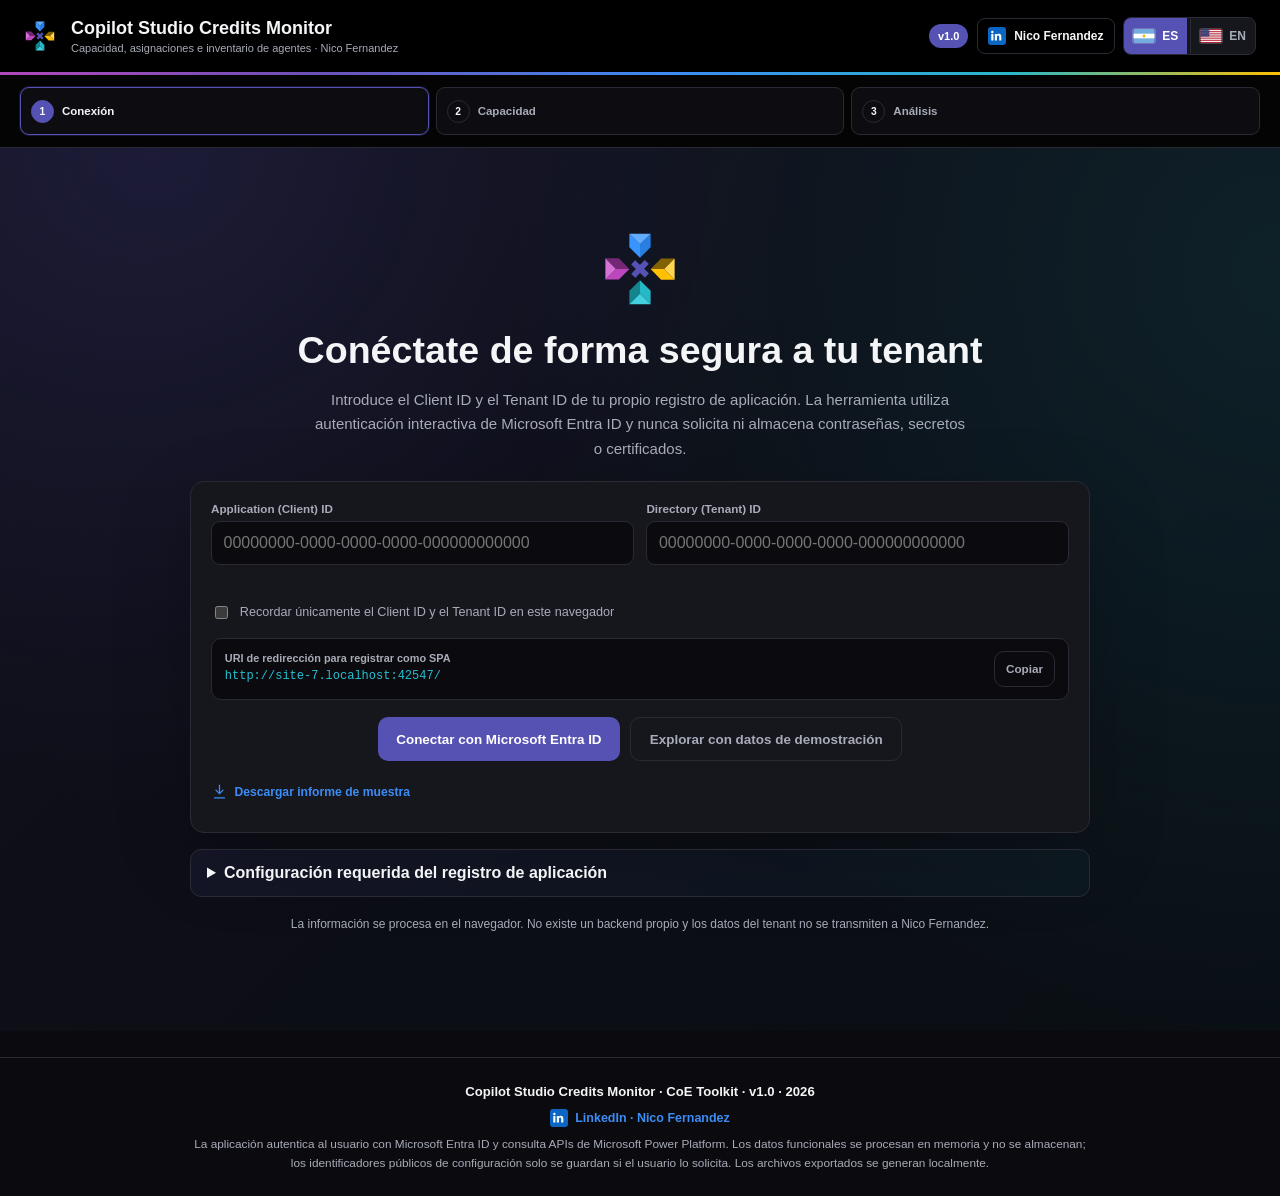
==== commit 01077cd7: "Add files via upload" ====
--- a/index.html
+++ b/index.html
@@ -16,7 +16,7 @@
     <link rel="apple-touch-icon" href="./assets/icons/apple-touch-icon.png" />
     <link rel="manifest" href="./assets/icons/manifest.webmanifest" />
     <script type="module" crossorigin src="./assets/index-2a9a2763.js"></script>
-    <link rel="stylesheet" crossorigin href="./assets/index-BJP28AWe.css">
+    <link rel="stylesheet" crossorigin href="./assets/index-CenteredHero-v1.css">
   </head>
   <body>
     <noscript>Esta aplicación requiere JavaScript. / This application requires JavaScript.</noscript>
--- a/assets/index-CenteredHero-v1.css
+++ b/assets/index-CenteredHero-v1.css
@@ -0,0 +1,75 @@
+:root{--lightningcss-light: ;--lightningcss-dark:initial;color-scheme:dark;--indigo:#5552b4;--blue:#3895ff;--teal:#27b8c6;--gold:#ffc000;--magenta:#bd47bd;--red:#e05;--green:#38c793;--ink:#0b0b0f;--surface:#16161d;--surface-2:#1d1d26;--surface-3:#242430;--hairline:#2d2d39;--hairline-light:#393947;--text:#f4f5f7;--muted:#a8abb8;--soft:#777b89;--spectrum:linear-gradient(135deg, #bd47bd 0%, #5552b4 32%, #3895ff 58%, #27b8c6 80%, #ffc000 100%);--shadow:0 20px 60px #00000052;--radius:18px}*{box-sizing:border-box}html{background:var(--ink);min-height:100%}body{background:radial-gradient(circle at 15% 10%, #5552b426, transparent 28%), radial-gradient(circle at 85% 15%, #27b8c617, transparent 24%), var(--ink);min-width:320px;min-height:100vh;color:var(--text);font-family:var(--font-body);margin:0}button,input,select{font:inherit}button{color:inherit}a{color:var(--blue)}svg{fill:none;stroke:currentColor;stroke-width:1.8px;stroke-linecap:round;stroke-linejoin:round;width:20px;height:20px}.spectrum-line{z-index:100;background:var(--spectrum);height:4px;position:fixed;inset:0 0 auto}.panel{border:1px solid var(--hairline);border-radius:var(--radius);box-shadow:var(--shadow);background:linear-gradient(#1d1d26f0,#16161df5)}.eyebrow{color:var(--teal);letter-spacing:.17em;text-transform:uppercase;margin:0 0 10px;font-size:.72rem;font-weight:700}.connect-layout{grid-template-columns:minmax(0,1.1fr) minmax(390px,560px);align-items:center;gap:clamp(40px,8vw,120px);max-width:1320px;min-height:100vh;margin:0 auto;padding:64px 42px;display:grid}.connect-brand{max-width:680px}.brand-mark{background:var(--surface-2);border:1px solid var(--hairline-light);border-radius:18px;place-items:center;width:64px;height:64px;margin-bottom:36px;display:grid;box-shadow:0 0 0 1px #ffffff05,0 18px 50px #00000040}.brand-mark img{width:42px;height:42px}.connect-brand h1{font:700 clamp(2.8rem, 6vw, 5.6rem)/.98 var(--font-display);letter-spacing:-.055em;max-width:760px;margin:0}.connect-brand .lead{max-width:650px;color:var(--muted);margin:28px 0 38px;font-size:1.08rem;line-height:1.75}.connect-features{gap:16px;display:grid}.connect-features article{border-top:1px solid var(--hairline);gap:16px;padding:18px 0;display:flex}.connect-features article:last-child{border-bottom:1px solid var(--hairline)}.connect-features strong{font-family:var(--font-display);display:block}.connect-features p{color:var(--soft);margin:6px 0 0;font-size:.9rem;line-height:1.55}.feature-icon,.notice-icon,.about-icon{color:#9997ff;background:#5552b429;border:1px solid #5552b457;border-radius:11px;flex:none;place-items:center;width:38px;height:38px;display:grid}.connect-card{padding:38px;position:relative}.connect-language{position:absolute;top:26px;right:26px}.step-badge,.source-pill{border:1px solid var(--hairline-light);color:var(--muted);text-transform:uppercase;letter-spacing:.08em;border-radius:999px;align-items:center;padding:7px 10px;font-size:.72rem;font-weight:600;display:inline-flex}.connect-card h2{font:650 1.7rem/1 var(--font-display);margin:22px 0 28px}.field{gap:9px;margin-bottom:18px;display:grid}.field>span,.filters label>span,.select-field>span{color:var(--muted);font-size:.78rem;font-weight:600}input,select{width:100%;min-height:44px;color:var(--text);border:1px solid var(--hairline-light);background:#101017;border-radius:11px;outline:none;padding:0 13px;transition:border .2s,box-shadow .2s}input:focus,select:focus{border-color:var(--blue);box-shadow:0 0 0 3px #3895ff21}.field-error{color:#ff7aa7;min-height:15px;font-size:.74rem}.remember-row{color:var(--muted);align-items:flex-start;gap:10px;margin:8px 0 22px;font-size:.82rem;line-height:1.45;display:flex}.remember-row input{width:17px;height:17px;min-height:auto;accent-color:var(--indigo)}.redirect-box{border:1px dashed var(--hairline-light);background:#0000002e;border-radius:12px;grid-template-columns:1fr auto;align-items:center;gap:8px 12px;margin-bottom:22px;padding:14px;display:grid}.redirect-box>span{color:var(--soft);text-transform:uppercase;letter-spacing:.08em;grid-column:1/-1;font-size:.72rem}.redirect-box code{text-overflow:ellipsis;color:#c7c8d1;white-space:nowrap;min-width:0;font-size:.75rem;overflow:hidden}.button{cursor:pointer;border:1px solid #0000;border-radius:11px;justify-content:center;align-items:center;gap:8px;min-height:42px;padding:0 16px;font-size:.84rem;font-weight:650;transition:transform .15s,background .15s,border .15s;display:inline-flex}.button:hover:not(:disabled){transform:translateY(-1px)}.button:disabled{opacity:.5;cursor:not-allowed}.button.primary{color:#fff;background:linear-gradient(135deg, var(--indigo), #6b67d3);box-shadow:0 12px 26px #5552b440}.button.secondary{background:var(--surface-3);border-color:var(--hairline-light)}.button.ghost{border-color:var(--hairline-light);color:var(--muted);background:0 0}.button.compact{min-height:32px;padding:0 10px;font-size:.72rem}.button.wide{width:100%}.setup-details{border-top:1px solid var(--hairline);color:var(--muted);margin-top:24px;padding-top:20px;font-size:.82rem;line-height:1.6}.setup-details summary{cursor:pointer;color:var(--text);font-weight:600}.setup-details code{overflow-wrap:anywhere;background:#0e0e14;border-radius:8px;margin-top:10px;padding:10px;display:block}.version-line{color:var(--soft);text-align:center;margin:22px 0 0;font-size:.72rem}.language-switch{border:1px solid var(--hairline);background:var(--surface);border-radius:9px;gap:3px;padding:3px;display:flex}.language-switch button{color:var(--soft);cursor:pointer;background:0 0;border:0;border-radius:6px;padding:5px 8px;font-size:.7rem;font-weight:700}.language-switch button.active{background:var(--surface-3);color:var(--text)}.app-header{z-index:40;-webkit-backdrop-filter:blur(18px);backdrop-filter:blur(18px);border-bottom:1px solid var(--hairline);background:#0b0b0fe0;justify-content:space-between;align-items:center;height:74px;padding:0 24px;display:flex;position:sticky;top:0}.header-brand{align-items:center;gap:12px;display:flex}.header-brand img{width:34px;height:34px}.header-brand div{gap:2px;display:grid}.header-brand span{color:var(--teal);letter-spacing:.12em;font-size:.61rem;font-weight:700}.header-brand strong{font:650 .96rem var(--font-display)}.header-actions{align-items:center;gap:9px;display:flex}.memory-badge{color:var(--muted);border:1px solid var(--hairline);border-radius:999px;align-items:center;gap:7px;padding:8px 10px;font-size:.72rem;display:flex}.memory-badge span{background:var(--teal);border-radius:50%;width:7px;height:7px;box-shadow:0 0 10px #27b8c6a6}.icon-button{border:1px solid var(--hairline);background:var(--surface);width:38px;height:38px;color:var(--muted);cursor:pointer;border-radius:10px;place-items:center;display:grid}.icon-button:hover:not(:disabled){color:var(--text);border-color:var(--hairline-light)}.icon-button:disabled{opacity:.45}.app-frame{grid-template-columns:250px minmax(0,1fr);min-height:calc(100vh - 74px);display:grid}.sidebar{border-right:1px solid var(--hairline);background:#0e0e13c2;flex-direction:column;height:calc(100vh - 74px);padding:24px 16px 18px;display:flex;position:sticky;top:74px}.session-card{background:var(--surface);border:1px solid var(--hairline);border-radius:14px;margin-bottom:22px;padding:16px}.session-status{color:var(--green);text-transform:uppercase;letter-spacing:.08em;align-items:center;gap:7px;margin-bottom:10px;font-size:.68rem;font-weight:700;display:flex}.session-status span{background:var(--green);border-radius:50%;width:7px;height:7px}.session-card>strong{text-overflow:ellipsis;white-space:nowrap;font-size:.82rem;display:block;overflow:hidden}.session-card dl{gap:9px;margin:14px 0 0;display:grid}.session-card dl div{justify-content:space-between;gap:8px;display:flex}.session-card dt{color:var(--soft);font-size:.66rem}.session-card dd{color:var(--muted);text-align:right;margin:0;font-size:.66rem}.side-nav{gap:6px;display:grid}.side-nav button{min-height:46px;color:var(--muted);cursor:pointer;text-align:left;background:0 0;border:1px solid #0000;border-radius:11px;align-items:center;gap:13px;padding:0 12px;font-weight:600;display:flex}.side-nav button span{color:var(--soft);font:600 .65rem var(--font-display)}.side-nav button:hover{color:var(--text);background:#ffffff06}.side-nav button.active{color:#fff;background:linear-gradient(90deg,#5552b43b,#5552b40d);border-color:#5552b454}.side-nav button.active span{color:#aaa8ff}.sidebar-footer{color:var(--soft);margin-top:auto;padding:12px;font-size:.68rem;line-height:1.6}.sidebar-footer span{color:#555867}.main-content{min-width:0;padding:34px clamp(20px,3.2vw,48px) 60px}.page-heading{justify-content:space-between;align-items:flex-end;gap:28px;margin-bottom:26px;display:flex}.page-heading h1{font:700 clamp(2.1rem, 4vw, 3.7rem)/1 var(--font-display);letter-spacing:-.045em;margin:0}.page-heading p:not(.eyebrow){max-width:720px;color:var(--muted);margin:12px 0 0;line-height:1.6}.page-actions{align-items:flex-end;gap:10px;display:flex}.select-field{gap:6px;min-width:260px;display:grid}.loading-panel{border-color:#3895ff47;align-items:center;gap:16px;margin-bottom:20px;padding:18px 20px;display:flex}.loading-panel p{color:var(--muted);margin:5px 0 0;font-size:.8rem}.spinner{border:3px solid #3895ff2b;border-top-color:var(--blue);border-radius:50%;width:28px;height:28px;animation:.9s linear infinite spin}@keyframes spin{to{transform:rotate(360deg)}}.error-stack{gap:10px;margin-bottom:20px;display:grid}.error-banner{background:#ee005512;border:1px solid #ee005552;border-radius:13px;grid-template-columns:auto minmax(0,1fr) auto;align-items:start;gap:13px;padding:15px;display:grid}.error-symbol{color:#ff6b9e;background:#ee005526;border-radius:9px;place-items:center;width:30px;height:30px;font-weight:800;display:grid}.error-copy p{color:#d5a5b6;margin:5px 0 0;font-size:.8rem;line-height:1.5}.error-copy pre{color:#d7b9c3;white-space:pre-wrap;background:#00000038;border-radius:8px;max-height:180px;padding:10px;font-size:.72rem;overflow:auto}.kpi-grid{grid-template-columns:repeat(5,minmax(0,1fr));gap:14px;margin-bottom:16px;display:grid}.kpi-card{min-height:145px;box-shadow:none;padding:21px;position:relative;overflow:hidden}.kpi-card:before{content:"";background:var(--card-accent);height:3px;position:absolute;inset:0 0 auto}.kpi-card>span{color:var(--muted);font-size:.76rem;font-weight:600}.kpi-card>strong{font:700 clamp(1.65rem, 2.6vw, 2.45rem) var(--font-display);letter-spacing:-.04em;margin-top:20px;display:block}.kpi-card>small{min-height:16px;color:var(--soft);margin-top:7px;font-size:.72rem;display:block}.indigo{--card-accent:var(--indigo)}.blue{--card-accent:var(--blue)}.teal{--card-accent:var(--teal)}.gold{--card-accent:var(--gold)}.magenta{--card-accent:var(--magenta)}.red{--card-accent:var(--red)}.dashboard-grid{grid-template-columns:minmax(0,1.45fr) minmax(320px,.75fr);gap:16px;margin-bottom:16px;display:grid}.capacity-panel,.inventory-panel{box-shadow:none;padding:22px}.panel-title{justify-content:space-between;align-items:flex-start;gap:16px;display:flex}.panel-title span:not(.source-pill){color:var(--soft);letter-spacing:.12em;text-transform:uppercase;font-size:.66rem}.panel-title h2{font:650 1.25rem var(--font-display);margin:5px 0 0}.capacity-visual{grid-template-columns:180px minmax(0,1fr);align-items:center;gap:28px;padding:28px 0;display:grid}.ring{--value:0;background:conic-gradient(var(--magenta) calc(var(--value) * 1%), var(--surface-3) 0);border-radius:50%;place-items:center;width:164px;height:164px;display:grid}.ring:before{content:"";background:var(--surface);border-radius:50%;width:128px;height:128px;position:absolute}.ring{position:relative}.ring div{z-index:1;text-align:center;display:grid;position:relative}.ring strong{font:700 1.7rem var(--font-display)}.ring span{color:var(--soft);font-size:.7rem}.capacity-bars{gap:18px;display:grid}.progress-row>div:first-child{justify-content:space-between;gap:12px;margin-bottom:7px;display:flex}.progress-row span{color:var(--muted);font-size:.76rem}.progress-row strong{font-size:.8rem}.progress-track{background:var(--surface-3);border-radius:99px;height:7px;overflow:hidden}.progress-track span{border-radius:inherit;background:var(--card-accent);height:100%;display:block}.metadata-row{border-top:1px solid var(--hairline);color:var(--muted);justify-content:space-between;gap:16px;padding-top:15px;font-size:.75rem;display:flex}.metadata-row strong{color:var(--text)}.mini-metrics{grid-template-columns:1fr 1fr;gap:10px;margin-top:24px;display:grid}.mini-metric{border:1px solid var(--hairline);background:#ffffff05;border-radius:13px;min-height:96px;padding:16px;position:relative;overflow:hidden}.mini-metric:after{content:"";background:var(--card-accent);opacity:.12;border-radius:50%;width:52px;height:52px;position:absolute;bottom:-18px;right:-18px}.mini-metric strong{font:700 1.45rem var(--font-display);display:block}.mini-metric span{color:var(--muted);font-size:.72rem}.allocation-summary{background:linear-gradient(135deg,#5552b42e,#27b8c614);border:1px solid #5552b440;border-radius:13px;grid-template-columns:1fr auto;align-items:end;gap:4px 12px;margin-top:16px;padding:16px;display:grid}.allocation-summary span{color:var(--muted);font-size:.72rem}.allocation-summary strong{font:700 1.55rem var(--font-display);grid-area:1/2/span 2}.allocation-summary small{color:var(--soft);font-size:.68rem}.notice{box-shadow:none;align-items:flex-start;gap:14px;padding:18px;display:flex}.notice strong{font-size:.88rem}.notice p{color:var(--muted);margin:6px 0 0;font-size:.8rem;line-height:1.55}.compact-notice{margin-bottom:16px}.empty-state{text-align:center;box-shadow:none;margin-bottom:16px;padding:70px 20px}.empty-icon{background:var(--surface-3);width:58px;height:58px;color:var(--muted);border-radius:16px;place-items:center;margin:0 auto 15px;display:grid}.empty-icon svg{width:28px;height:28px}.empty-state h2{font-family:var(--font-display);margin:0}.empty-state p{color:var(--muted)}.filters{box-shadow:none;grid-template-columns:minmax(260px,1fr) minmax(170px,.35fr) minmax(170px,.35fr);gap:14px;margin-bottom:14px;padding:16px;display:grid}.filters.two-columns{grid-template-columns:minmax(260px,1fr) minmax(220px,.45fr)}.filters label{gap:7px;display:grid}.table-panel{box-shadow:none;overflow:hidden}.data-table{width:100%}.table-row{border-top:1px solid var(--hairline);align-items:center;gap:16px;min-height:66px;padding:12px 18px;font-size:.78rem;display:grid}.environment-table .table-row{grid-template-columns:minmax(180px,1.55fr) minmax(0,.65fr) minmax(0,.55fr) minmax(0,.62fr) minmax(0,.72fr) minmax(0,.42fr)}.agent-table .table-row{grid-template-columns:minmax(180px,1.45fr) minmax(0,1fr) minmax(0,.65fr) minmax(0,.65fr) minmax(0,.55fr)}.table-row:first-child{border-top:0}.table-head{min-height:43px;color:var(--soft);text-transform:uppercase;letter-spacing:.06em;background:#ffffff05;font-size:.67rem;font-weight:700}.table-row:not(.table-head):hover{background:#ffffff05}.primary-cell{min-width:0}.primary-cell strong,.primary-cell small{text-overflow:ellipsis;white-space:nowrap;display:block;overflow:hidden}.primary-cell strong{font-size:.81rem}.primary-cell small{color:var(--soft);margin-top:5px;font-size:.68rem}.number-cell{font-variant-numeric:tabular-nums;font-weight:650}.status-pill{border-radius:999px;align-items:center;min-height:24px;padding:0 8px;font-size:.66rem;font-weight:700;display:inline-flex}.status-pill.ok{color:#65ddb2;background:#38c7931c;border:1px solid #38c7933b}.status-pill.neutral{color:#b4b7c4;background:#a8abb814;border:1px solid #a8abb829}.status-pill.error{color:#ff7aa7;background:#ee00551a;border:1px solid #ee005538}.table-empty{color:var(--muted);text-align:center;padding:58px 20px}.about-grid{grid-template-columns:repeat(3,minmax(0,1fr));gap:16px;display:grid}.about-card{box-shadow:none;padding:24px}.about-card h2{font:650 1.1rem var(--font-display);margin:20px 0 12px}.about-card p{color:var(--muted);font-size:.82rem;line-height:1.65}.technical-card{box-shadow:none;margin-top:16px;padding:24px}.technical-card h2{font:650 1.1rem var(--font-display);margin:0 0 18px}.technical-card dl{border:1px solid var(--hairline);background:var(--hairline);border-radius:12px;grid-template-columns:repeat(2,minmax(0,1fr));gap:1px;display:grid;overflow:hidden}.technical-card dl div{background:var(--surface);padding:14px}.technical-card dt{color:var(--soft);text-transform:uppercase;letter-spacing:.06em;font-size:.68rem}.technical-card dd{overflow-wrap:anywhere;margin:6px 0 0;font-size:.78rem}.fatal-error{border:1px solid var(--red);background:var(--surface);border-radius:16px;max-width:720px;margin:100px auto;padding:30px}@media (max-width:1180px){.kpi-grid{grid-template-columns:repeat(3,minmax(0,1fr))}.dashboard-grid{grid-template-columns:1fr}.inventory-panel{grid-template-columns:1fr 1fr;gap:20px;display:grid}.inventory-panel .panel-title{grid-column:1/-1}.allocation-summary{margin-top:0}}@media (max-width:900px){.connect-layout{grid-template-columns:1fr;max-width:720px;padding:60px 24px}.connect-brand h1{font-size:clamp(2.8rem,11vw,4.7rem)}.app-frame{grid-template-columns:1fr}.sidebar{border-right:0;border-bottom:1px solid var(--hairline);height:auto;padding:12px 16px;position:static}.session-card,.sidebar-footer{display:none}.side-nav{grid-template-columns:repeat(4,1fr)}.side-nav button{justify-content:center;padding:0 8px;font-size:.72rem}.side-nav button span{display:none}.main-content{padding-top:26px}.page-heading{flex-direction:column;align-items:flex-start}.page-actions{flex-wrap:wrap;width:100%}.select-field{flex:1;min-width:min(100%,300px)}.about-grid{grid-template-columns:1fr}}@media (max-width:720px){.app-header{height:auto;min-height:70px;padding:12px 14px}.header-brand span,.memory-badge{display:none}.header-brand strong{font-size:.78rem}.header-actions{gap:5px}.language-switch{display:none}.kpi-grid{grid-template-columns:repeat(2,minmax(0,1fr))}.kpi-card{min-height:125px}.capacity-visual{grid-template-columns:1fr;justify-items:center}.capacity-bars{width:100%}.inventory-panel{display:block}.allocation-summary{margin-top:16px}.filters,.filters.two-columns{grid-template-columns:1fr}.table-head{display:none}.environment-table .table-row,.agent-table .table-row{grid-template-columns:1fr 1fr;gap:12px;padding:17px}.table-row:not(.table-head)>span{gap:5px;display:grid}.table-row:not(.table-head)>span:before{content:attr(data-label);color:var(--soft);text-transform:uppercase;letter-spacing:.05em;font-size:.61rem;font-weight:700}.primary-cell{border-bottom:1px solid var(--hairline);grid-column:1/-1;padding-bottom:10px}.technical-card dl{grid-template-columns:1fr}}@media (max-width:480px){.connect-layout{padding:48px 14px}.connect-brand{display:none}.connect-card{padding:26px 20px}.connect-language{top:18px;right:18px}.main-content{padding:22px 12px 50px}.side-nav{gap:2px}.side-nav button{min-height:42px;font-size:.65rem}.kpi-grid{grid-template-columns:1fr}.page-actions .button{flex:1}.environment-table .table-row,.agent-table .table-row{grid-template-columns:1fr}.primary-cell{grid-column:auto}.error-banner{grid-template-columns:auto 1fr}.error-banner .button{grid-column:2;justify-self:start}}.consolidated-notice{background:linear-gradient(#3895ff14,#16161df5);border-color:#3895ff3d;margin-bottom:16px}.breakdown-panel{box-shadow:none;margin:0 0 16px;padding:22px}.breakdown-table{border:1px solid var(--hairline);border-radius:12px;margin-top:18px;overflow:hidden}.breakdown-row{border-top:1px solid var(--hairline);grid-template-columns:minmax(180px,1.6fr) repeat(3,minmax(0,.55fr)) minmax(100px,.8fr);align-items:center;gap:14px;min-height:52px;padding:10px 14px;font-size:.75rem;display:grid}.breakdown-row:first-child{border-top:0}.breakdown-row>span:not(:last-child){font-variant-numeric:tabular-nums}.breakdown-row:not(.breakdown-head):hover{background:#ffffff05}.breakdown-head{min-height:42px;color:var(--soft);text-transform:uppercase;letter-spacing:.06em;background:#ffffff05;font-size:.64rem;font-weight:700}.breakdown-row strong{font-family:var(--font-display);font-size:.78rem}.books-cta{border:1px solid var(--hairline);border-radius:var(--radius);background:radial-gradient(circle at top right, #3895ff24, transparent 38%), radial-gradient(circle at bottom left, #bd47bd1f, transparent 42%), var(--surface);box-shadow:none;margin-top:26px;padding:22px}.books-cta-header{text-align:center;max-width:690px;margin:0 auto 18px}.books-cta-header h2{font:650 1.2rem var(--font-display);margin:0 0 6px}.books-cta-header p{color:var(--muted);margin:0;font-size:.82rem;line-height:1.55}.books-grid{grid-template-columns:repeat(2,minmax(0,1fr));gap:14px;display:grid}.book-card{border:1px solid var(--hairline);background:#0b0b0fb8;border-radius:12px;grid-template-columns:92px minmax(0,1fr);align-items:center;gap:14px;padding:13px;display:grid}.book-cover-wrap{width:92px;aspect-ratio:var(--book-ratio,.75);background:var(--hairline);border-radius:6px;overflow:hidden;box-shadow:0 8px 22px #0000004d}.book-cover{object-fit:contain;background:#087d90;width:100%;height:100%;display:block}.book-cover-fallback{color:#fff;background:var(--spectrum);text-align:center;justify-content:center;align-items:center;width:100%;height:100%;padding:8px;font-size:.58rem;font-weight:700;display:none}.book-card h3{font:650 .84rem/1.35 var(--font-display);margin:0 0 6px}.book-card p{color:var(--muted);margin:0 0 9px;font-size:.7rem}.book-card a{color:var(--blue);font-size:.74rem;font-weight:700;text-decoration:none}.book-card a:hover{color:var(--teal)}@media (max-width:900px){.breakdown-row{grid-template-columns:minmax(220px,1.3fr) repeat(3,minmax(82px,.5fr)) minmax(130px,.7fr)}.books-grid{grid-template-columns:1fr}}@media (max-width:720px){.breakdown-table{overflow-x:auto}.breakdown-row{min-width:760px}.book-card{grid-template-columns:78px minmax(0,1fr)}.book-cover-wrap{width:78px}}.tools-cta{border:1px solid var(--hairline);border-radius:var(--radius);background:radial-gradient(circle at top left, #27b8c621, transparent 36%), radial-gradient(circle at bottom right, #5552b424, transparent 42%), var(--surface);box-shadow:none;margin-top:26px;padding:22px}.tools-grid{grid-template-columns:repeat(2,minmax(0,1fr));gap:14px;display:grid}.tool-card{border:1px solid var(--hairline);background:#0b0b0fb8;border-radius:12px;overflow:hidden}.tool-preview-wrap{aspect-ratio:1.93;border-bottom:1px solid var(--hairline);background:#0b0b0f;width:100%;display:block;position:relative;overflow:hidden}.tool-preview{object-fit:cover;object-position:center top;width:100%;height:100%;transition:transform .22s;display:block}.tool-preview-wrap:hover .tool-preview{transform:scale(1.015)}.tool-preview-fallback{color:#fff;background:var(--spectrum);width:100%;height:100%;font:700 .8rem var(--font-display);justify-content:center;align-items:center;display:none}.tool-card-copy{padding:14px}.tool-card h3{font:650 .88rem/1.35 var(--font-display);margin:0 0 7px}.tool-card p{min-height:42px;color:var(--muted);margin:0 0 10px;font-size:.72rem;line-height:1.55}.tool-card a{color:var(--blue);font-size:.74rem;font-weight:700;text-decoration:none}.tool-card a:hover{color:var(--teal)}@media (max-width:900px){.tools-grid{grid-template-columns:1fr}}.header-brand,.header-brand div,.header-actions,.page-heading>div,.page-actions,.panel-title>div,.notice>div,.error-copy,.book-card>div,.tool-card-copy{min-width:0}h1,h2,h3,label,.button,.side-nav button,.source-pill,.status-pill,.mini-metric span,.kpi-card>span,.allocation-summary span,.allocation-summary small,.metadata-row,.tool-card h3,.book-card h3{overflow-wrap:anywhere;word-break:normal}.button,.side-nav button,.status-pill{white-space:normal;height:auto;line-height:1.25}.button{padding-top:10px;padding-bottom:10px}.linkedin-profile{min-height:38px;color:var(--muted);border:1px solid var(--hairline);background:var(--surface);white-space:nowrap;border-radius:10px;justify-content:center;align-items:center;gap:.42rem;padding:.38rem .58rem;font-size:.72rem;font-weight:700;line-height:1.2;text-decoration:none;transition:color .18s,background .18s,border-color .18s,transform .18s;display:inline-flex}.language-switch{flex:none}.language-switch button{justify-content:center;align-items:center;gap:6px;min-width:48px;min-height:32px;padding:5px 7px;line-height:1;display:inline-flex}.language-switch button:focus-visible,.linkedin-profile:focus-visible,.button:focus-visible,.icon-button:focus-visible,.side-nav button:focus-visible{outline:2px solid var(--blue);outline-offset:2px}.flag-svg{border-radius:2px;flex:none;width:22px;height:14px;display:block;box-shadow:0 0 0 1px #fff3}.connect-top-actions{align-items:center;gap:8px;display:flex;position:absolute;top:24px;right:24px}.connect-language{position:static}.connect-card .step-badge{white-space:normal;max-width:calc(100% - 240px)}.header-brand strong{white-space:normal;max-width:100%;line-height:1.2;display:block}.header-actions{flex-wrap:wrap;justify-content:flex-end}.header-icon-actions{align-items:center;gap:7px;display:flex}.source-pill{text-align:right;white-space:normal;max-width:min(100%,360px)}.panel-title{flex-wrap:wrap}.metadata-row{flex-wrap:wrap;align-items:baseline}.metadata-row strong{text-align:right;overflow-wrap:anywhere}.allocation-summary small{min-width:0}.breakdown-row>*{overflow-wrap:anywhere;min-width:0}.breakdown-row>span{text-align:right}.breakdown-row>span:last-child{text-align:left}.data-table .table-row>*{overflow-wrap:anywhere;min-width:0}.table-row:not(.table-head)>span{white-space:normal}.app-footer{border-top:1px solid var(--hairline);color:var(--soft);justify-content:space-between;align-items:center;gap:14px;margin-top:26px;padding:18px 4px 0;font-size:.72rem;line-height:1.45;display:flex}.footer-linkedin{background:0 0;border-color:#0000}.footer-linkedin:hover{color:#65a9eb;background:0 0;border-color:#0000}@media (max-width:1080px){.memory-badge,.header-linkedin span{display:none}.header-linkedin{width:38px;padding:.38rem}}@media (max-width:900px){.app-header{align-items:flex-start;gap:12px}.header-brand{flex:240px}.header-actions{flex:0 auto}.side-nav button{min-height:48px;padding:8px}}@media (max-width:720px){.app-header{grid-template-columns:minmax(0,1fr);min-height:0;padding:12px 14px 10px;display:grid;position:sticky}.header-brand{width:100%}.header-brand span{display:block}.header-brand strong{font-size:.84rem}.header-actions{grid-template-columns:auto auto minmax(0,1fr);justify-content:stretch;align-items:center;gap:8px;width:100%;display:grid}.header-linkedin{grid-column:1}.header-language{grid-column:2;display:flex}.header-icon-actions{grid-column:3;justify-content:flex-end}.language-switch{display:flex}.language-switch button{min-width:42px}.header-language button span{display:none}.sidebar{padding:10px 12px}.side-nav{grid-template-columns:repeat(2,minmax(0,1fr));gap:6px}.side-nav button{text-align:center;justify-content:center;min-height:46px;padding:8px 10px;font-size:.72rem}.side-nav button span{display:none}.page-heading{gap:18px}.page-actions{grid-template-columns:1fr;width:100%;display:grid}.select-field{width:100%;min-width:0}.page-actions .button{width:100%}select{text-overflow:ellipsis}.panel-title{align-items:stretch}.source-pill{text-align:left;width:100%;max-width:none}.capacity-panel,.inventory-panel,.breakdown-panel{padding:18px}.breakdown-table{background:0 0;border:0;overflow:visible}.breakdown-head{display:none}.breakdown-row:not(.breakdown-head){border:1px solid var(--hairline);background:#ffffff05;border-radius:12px;grid-template-columns:repeat(2,minmax(0,1fr));gap:12px 16px;min-width:0;margin-top:10px;padding:16px;display:grid}.breakdown-row:not(.breakdown-head)>strong{border-bottom:1px solid var(--hairline);grid-column:1/-1;padding-bottom:10px}.breakdown-row:not(.breakdown-head)>span{text-align:left;gap:5px;display:grid}.breakdown-row:not(.breakdown-head)>span:before{content:attr(data-label);color:var(--soft);text-transform:uppercase;letter-spacing:.05em;font-size:.61rem;font-weight:700;line-height:1.25}.environment-table .table-row,.agent-table .table-row{align-items:start}.primary-cell strong,.primary-cell small{white-space:normal;text-overflow:clip;overflow:visible}.table-row:not(.table-head)>span{align-content:start}.status-pill{justify-self:start}.app-footer{flex-direction:column;align-items:flex-start}.footer-linkedin{padding-left:0}}@media (max-width:520px){.connect-layout{min-height:100svh;padding:32px 12px}.connect-card{padding:22px 18px}.connect-top-actions{justify-content:space-between;width:100%;margin-bottom:18px;display:flex;position:static}.connect-linkedin span,.connect-language button span{display:none}.connect-linkedin{width:38px;padding:.38rem}.connect-card .step-badge{max-width:100%}.connect-card h2{margin-top:18px}.redirect-box{grid-template-columns:minmax(0,1fr)}.redirect-box .button{width:100%}.redirect-box code{white-space:normal;overflow-wrap:anywhere}.header-brand img{width:30px;height:30px}.header-brand span{font-size:.55rem}.header-brand strong{font-size:.78rem}.header-actions{grid-template-columns:auto auto minmax(0,1fr)}.header-icon-actions{gap:5px}.icon-button{width:36px;height:36px}.main-content{padding:20px 12px 42px}.page-heading h1{font-size:clamp(2rem,12vw,2.8rem);line-height:1.04}.kpi-grid{grid-template-columns:1fr}.kpi-card{min-height:112px;padding:18px}.kpi-card>strong{margin-top:14px}.mini-metrics{grid-template-columns:1fr 1fr}.capacity-visual{padding:20px 0}.ring{width:148px;height:148px}.ring:before{width:116px;height:116px}.metadata-row{grid-template-columns:1fr;gap:6px;display:grid}.metadata-row strong{text-align:left}.breakdown-row:not(.breakdown-head),.environment-table .table-row,.agent-table .table-row{grid-template-columns:1fr}.breakdown-row:not(.breakdown-head)>strong,.primary-cell{grid-column:auto}.books-cta,.tools-cta{padding:16px}.book-card{grid-template-columns:70px minmax(0,1fr);align-items:start;gap:12px;padding:12px}.book-cover-wrap{width:70px}.tool-card p{min-height:0}}@media (max-width:360px){.header-brand span{display:none}.header-brand strong{font-size:.72rem}.header-actions{grid-template-columns:auto auto 1fr;gap:5px}.header-language button{min-width:38px;padding:4px 5px}.flag-svg{width:20px;height:13px}.side-nav button{font-size:.68rem}.mini-metrics{grid-template-columns:1fr}.book-card{grid-template-columns:60px minmax(0,1fr)}.book-cover-wrap{width:60px}}.primary-cell strong,.primary-cell small{white-space:normal;text-overflow:clip;overflow-wrap:anywhere;overflow:visible}@media (max-width:1100px){.page-heading{flex-direction:column;align-items:flex-start}.page-actions{grid-template-columns:minmax(0,1fr) auto;align-items:end;width:100%;display:grid}.select-field{width:100%;min-width:0}.page-actions .button{white-space:normal;text-align:center}}@media (max-width:760px){.page-actions{grid-template-columns:1fr}.page-actions .button{width:100%}}.connect-page{min-height:100vh}.connect-home-header{z-index:60;border-bottom:1px solid var(--hairline);-webkit-backdrop-filter:blur(18px);backdrop-filter:blur(18px);background:#0b0b0ff0;justify-content:space-between;align-items:center;gap:18px;min-height:72px;padding:12px clamp(16px,3vw,34px);display:flex;position:sticky;top:0}.connect-home-brand{align-items:center;gap:12px;min-width:0;display:flex}.connect-home-brand img{flex:none;width:38px;height:38px}.connect-home-brand div{gap:3px;min-width:0;display:grid}.connect-home-brand strong{overflow-wrap:anywhere;font:650 .94rem/1.2 var(--font-display)}.connect-home-brand span{color:var(--soft);font-size:.66rem;line-height:1.3}.connect-home-actions{flex:none;justify-content:flex-end;align-items:center;gap:10px;display:flex}.connect-home-linkedin{min-height:40px;color:var(--text);border-color:var(--hairline-light);background:#16161dfa}.connect-home-language{align-items:stretch;min-height:40px;padding:3px}.connect-home-language button{min-width:58px;min-height:32px}.connect-layout{min-height:calc(100vh - 72px)}@media (max-width:640px){.connect-home-header{flex-direction:column;align-items:stretch;gap:11px;padding:14px 14px 12px;position:relative}.connect-home-actions{grid-template-columns:minmax(0,1fr) auto;align-items:stretch;width:100%;display:grid}.connect-home-linkedin{justify-content:flex-start;width:100%}.connect-home-language{display:flex}.connect-home-language button span{display:inline}.connect-layout{min-height:auto;padding-top:28px}}@media (max-width:380px){.connect-home-actions{grid-template-columns:1fr}.connect-home-language{width:100%}.connect-home-language button{flex:1}}:root{--font-display:"Aptos Display", "Segoe UI", Arial, sans-serif;--font-body:"Aptos", "Segoe UI", Arial, sans-serif;--color-header-bg:#000;--color-page-bg:#0b0b0f;--color-page-gradient-purple:#5552b42e;--color-page-gradient-cyan:#25bfd11a;--color-page-gradient-deep:#090f14;--color-surface:#16161d;--color-surface-hover:#1d1d26;--color-border:#2a2a35;--color-text-primary:#f4f5f7;--color-text-secondary:#a8abb8;--color-text-muted:#7f8390;--color-primary:#5552b4;--color-primary-hover:#6662c8;--color-accent-cyan:#25bfd1;--color-accent-blue:#3c8cf5;--color-accent-magenta:#b049bc;--color-accent-yellow:#fcc004;--radius-sm:8px;--radius-md:10px;--radius-lg:14px;--radius-pill:999px;--global-action-size:44px;--global-action-icon-size:19px;--header-height:72px;--footer-min-height:112px;--content-max-width:1200px;--page-padding-desktop:24px;--page-padding-tablet:16px;--page-padding-mobile:12px;--indigo:var(--color-primary);--blue:var(--color-accent-blue);--teal:var(--color-accent-cyan);--gold:var(--color-accent-yellow);--magenta:var(--color-accent-magenta);--ink:var(--color-page-bg);--surface:var(--color-surface);--surface-2:var(--color-surface-hover);--hairline:var(--color-border);--text:var(--color-text-primary);--muted:var(--color-text-secondary);--soft:var(--color-text-muted);--spectrum:linear-gradient(90deg, #b049bc 0%, #6e50b6 24%, #3c8cf5 53%, #28b8c7 79%, #fcc004 100%)}html,body{min-height:100%}body{background:var(--color-page-bg);min-height:100dvh;color:var(--color-text-primary);font-family:var(--font-body);grid-template-rows:1fr;margin:0;display:grid}#app{grid-template-rows:auto 1fr auto;min-height:100dvh;display:grid}h1,h2,h3,.app-brand__title,.kpi-card>strong,.mini-metric strong,.ring strong{font-family:var(--font-display)}:focus-visible{outline:2px solid var(--color-accent-cyan);outline-offset:3px}.app-header{z-index:1000;width:100%;height:auto;min-height:var(--header-height);background:var(--color-header-bg);-webkit-backdrop-filter:none;backdrop-filter:none;border:0;padding:0;display:block;position:sticky;top:0}.app-header__inner{min-height:var(--header-height);padding:0 var(--page-padding-desktop);justify-content:space-between;align-items:center;gap:18px;display:flex}.app-header__brand-line{background:var(--spectrum);height:3px}.app-brand{align-items:center;gap:15px;min-width:0;display:flex}.app-brand__logo{flex:none;width:32px;height:32px}.app-brand__text{gap:3px;min-width:0;display:grid}.app-brand__category{color:var(--color-accent-cyan);letter-spacing:.12em;text-transform:uppercase;font-size:11px;font-weight:700;line-height:1.1}.app-brand__title{min-width:0;color:var(--color-text-primary);font-size:18px;font-weight:700;line-height:1.15}.app-header__actions{flex:none;justify-content:flex-end;align-items:center;gap:9px;display:flex}.app-version,.app-mode-badge{border-radius:var(--radius-pill);color:#fff;background:var(--color-primary);white-space:nowrap;flex:none;padding:4px 9px;font-size:11px;font-weight:700}.app-mode-badge{color:#0b0b0f;background:var(--color-accent-yellow)}.linkedin-profile.app-author{border-radius:var(--radius-sm);background:0 0;min-height:36px;padding:0 10px}.app-global-action{width:var(--global-action-size);height:var(--global-action-size);border:1px solid var(--color-border);border-radius:var(--radius-md);color:var(--color-text-secondary);cursor:pointer;background:#16161de0;flex:none;justify-content:center;align-items:center;padding:0;display:inline-flex}.app-global-action svg{width:var(--global-action-icon-size);height:var(--global-action-icon-size)}.app-global-action:hover:not(:disabled){color:var(--color-text-primary);background:var(--color-surface-hover)}.app-global-action:disabled{cursor:not-allowed;opacity:.45}.app-main-region{background:radial-gradient(circle at 12% 0%, var(--color-page-gradient-purple) 0%, #5552b414 24%, transparent 46%), radial-gradient(circle at 100% 14%, var(--color-page-gradient-cyan) 0%, #25bfd10d 28%, transparent 52%), linear-gradient(135deg, #11101d 0%, #0d0e16 44%, var(--color-page-gradient-deep) 100%);min-width:0}.app-main{width:100%;max-width:var(--content-max-width);background:0 0;margin:0 auto}.connect-main{padding:40px var(--page-padding-desktop) 56px}.connect-layout{width:100%;min-height:0;padding:20px 0}.connect-brand h1{font-family:var(--font-display)}.app-frame{grid-template-columns:250px minmax(0,1fr);min-height:100%}.sidebar{height:calc(100dvh - 75px);top:75px}.main-content{max-width:none;margin:0;padding:40px clamp(20px,3.2vw,48px) 56px}.test-entry{border-radius:var(--radius-lg);background:#3c8cf512;border:1px solid #3c8cf547;gap:14px;margin-top:22px;padding:18px;display:grid}.test-entry .eyebrow{margin-bottom:5px}.test-entry h3{margin:0;font-size:1rem}.test-entry p:not(.eyebrow){color:var(--muted);margin:7px 0 0;font-size:.8rem;line-height:1.55}.test-entry__actions,.test-mode-notice__actions{flex-wrap:wrap;gap:9px;display:flex}.test-mode-notice{background:#fcc00412;border-color:#fcc00459;grid-template-columns:auto minmax(0,1fr) auto;align-items:center;margin-bottom:20px;display:grid}.session-status.test{color:var(--color-accent-yellow)}.session-status.test span{background:var(--color-accent-yellow)}.tools-section{max-width:1100px;color:var(--color-text-primary);background:var(--color-surface);border:1px solid var(--color-border);border-radius:var(--radius-lg);margin:3rem auto 0;padding:1.4rem}.tools-header{justify-content:space-between;align-items:flex-end;gap:1rem;margin-bottom:1.2rem;display:flex}.tools-header h2{margin:.25rem 0;font-size:1.4rem}.tools-header p{max-width:700px;color:var(--color-text-secondary);margin:0;font-size:.88rem}.tools-eyebrow{color:var(--color-accent-cyan);letter-spacing:.1em;text-transform:uppercase;font-size:.72rem;font-weight:700}.tools-carousel{grid-template-columns:minmax(0,1fr);display:grid}.carousel-viewport{width:100%;overflow:hidden}.carousel-track{display:flex}.carousel-page{flex:0 0 100%;grid-template-columns:repeat(2,minmax(0,1fr));gap:1rem;min-width:100%;display:grid}.tool-card{min-width:0;color:inherit;background:var(--color-page-bg);border:1px solid var(--color-border);border-radius:12px;text-decoration:none;transition:transform .18s,border-color .18s,box-shadow .18s;overflow:hidden}.tool-card:hover{border-color:var(--color-primary);transform:translateY(-3px);box-shadow:0 12px 30px #00000047}.tool-image-wrap{aspect-ratio:16/8.5;background:var(--color-surface-hover);border-bottom:1px solid var(--color-border);overflow:hidden}.tool-image{object-fit:cover;object-position:top center;width:100%;height:100%;transition:transform .25s;display:block}.tool-card:hover .tool-image{transform:scale(1.015)}.tool-content{padding:1rem}.tool-category{color:var(--color-accent-cyan);border-radius:var(--radius-pill);text-transform:uppercase;background:#27b8c61a;border:1px solid #27b8c640;margin-bottom:.5rem;padding:.16rem .45rem;font-size:.65rem;font-weight:700;display:inline-flex}.tool-content h3{margin:0 0 .45rem;font-size:1rem;line-height:1.3}.tool-content p{min-height:0;color:var(--color-text-secondary);margin:0 0 .8rem;font-size:.8rem;line-height:1.55}.tool-link-label{color:var(--color-accent-blue);align-items:center;gap:.35rem;font-size:.78rem;font-weight:700;display:inline-flex}.app-footer{min-height:var(--footer-min-height);border-top:1px solid var(--color-border);background:var(--color-page-bg);color:var(--color-text-secondary);font-family:var(--font-body);padding:24px 16px}.app-footer__inner{text-align:center;justify-items:center;gap:8px;max-width:1000px;margin:0 auto;display:grid}.app-footer p{margin:0}.app-footer__product{color:var(--color-text-primary);font-size:.82rem;font-weight:700}.app-footer__author{color:var(--color-accent-blue);align-items:center;gap:7px;font-size:.78rem;font-weight:600;text-decoration:none;display:inline-flex}.app-footer__author .linkedin-svg{width:18px;height:18px}.app-footer__privacy{max-width:900px;color:var(--color-text-secondary);font-size:.74rem;line-height:1.55}@media (max-width:900px){.app-header__inner{padding:0 var(--page-padding-tablet)}.app-frame{grid-template-columns:1fr}.sidebar{height:auto;position:static}.main-content{padding:32px var(--page-padding-tablet) 48px}}@media (max-width:768px){.app-header{min-height:64px}.app-header__inner{min-height:64px;padding:8px var(--page-padding-tablet)}.app-brand__title{text-overflow:ellipsis;white-space:nowrap;max-width:min(42vw,320px);font-size:16px;overflow:hidden}.app-brand__category{font-size:10px}.app-author span{display:none}.app-author{justify-content:center;width:44px;padding:0}.app-version{display:none}.carousel-page{grid-template-columns:1fr}.test-mode-notice{grid-template-columns:auto minmax(0,1fr)}.test-mode-notice__actions{grid-column:1/-1}}@media (max-width:600px){.app-header__inner{flex-direction:column;align-items:flex-start;gap:8px;padding-top:10px;padding-bottom:10px}.app-brand{width:100%}.app-brand__title{max-width:calc(100vw - 86px)}.app-header__actions{justify-content:space-between;width:100%}.header-icon-actions{margin-left:auto}.connect-main{padding:28px var(--page-padding-mobile) 40px}.connect-layout{padding:0}.test-entry__actions,.test-mode-notice__actions{grid-template-columns:1fr;display:grid}.test-entry__actions .button,.test-mode-notice__actions .button{width:100%}}@media (max-width:480px){.app-brand__logo{width:28px;height:28px}.app-brand__title{font-size:15px}.app-brand__category{font-size:9px}.app-mode-badge{padding:4px 7px;font-size:9px}.language-switch button{min-width:44px;min-height:44px}.app-global-action{width:44px;height:44px}.main-content{padding:24px var(--page-padding-mobile) 40px}.tools-section{padding:16px}}@media (prefers-reduced-motion:reduce){*,:before,:after{scroll-behavior:auto!important;transition-duration:.01ms!important;animation-duration:.01ms!important;animation-iteration-count:1!important}}@media print{.app-main-region{background:#fff}.app-header,.app-footer,.sidebar,.test-mode-notice,.page-actions{display:none!important}.carousel-viewport{overflow:visible}.carousel-track{display:block;transform:none!important}.carousel-page{page-break-inside:avoid;margin-bottom:1rem}}.language-switch,.header-language{display:flex}#banner.app-header{z-index:1000;-webkit-backdrop-filter:none;backdrop-filter:none;background:#000;border:0;width:100%;min-height:72px;padding:0;display:block;position:sticky;top:0}#banner .app-header__inner{justify-content:space-between;align-items:center;gap:1rem;min-height:72px;padding:8px 24px;display:flex}#banner .app-header__brand-line{background:linear-gradient(90deg,#b049bc 0%,#6e50b6 24%,#3c8cf5 53%,#28b8c7 79%,#fcc004 100%);width:100%;height:3px}#banner .app-brand{min-width:0;color:var(--text);align-items:center;gap:15px;display:flex}#banner .app-brand__logo{flex:none;width:32px;height:32px;display:block}#banner .app-brand__text{min-width:0;line-height:1.1;display:grid}#banner .app-brand__title{color:#f4f5f7;max-width:min(52vw,760px);font-family:var(--font-display);text-overflow:ellipsis;white-space:nowrap;font-size:18px;font-weight:700;overflow:hidden}#banner .app-brand__description{color:#a8abb8;text-overflow:ellipsis;white-space:nowrap;max-width:min(54vw,820px);font-size:11px;overflow:hidden}#banner .app-header__actions{flex:none;justify-content:flex-end;align-items:center;gap:.55rem;width:auto;display:flex}#banner .app-version,#banner .app-mode-badge{color:#fff;white-space:nowrap;background:#5552b4;border-radius:999px;align-items:center;min-height:24px;padding:4px 9px;font-size:11px;font-weight:700;display:inline-flex}#banner .app-mode-badge{background:#b049bc}.linkedin-profile{color:#f4f5f7;background:0 0;border:1px solid #2a2a35;border-radius:8px;align-items:center;gap:8px;min-height:36px;padding:0 10px;font-size:12px;font-weight:600;text-decoration:none;display:inline-flex}.linkedin-profile:hover{color:#fff;background:#1d1d26;border-color:#3a3a48;transform:none}.linkedin-svg{flex:none;width:18px;height:18px;display:block}.language-switch{background:#16161d;border:1px solid #2a2a35;border-radius:8px;flex:none;min-height:36px;padding:0;display:inline-flex;overflow:hidden}.language-switch button{color:#a8abb8;cursor:pointer;background:0 0;border:0;border-radius:0;justify-content:center;align-items:center;gap:7px;min-width:58px;min-height:36px;padding:0 9px;font-size:12px;font-weight:700;display:inline-flex}.language-switch button+button{border-left:1px solid #2a2a35}.language-switch button:hover,.language-switch button.active{color:#fff;background:#5552b4}.flag-svg{border-radius:2px;width:22px;height:14px;display:block}#bpf-wrap{border-bottom:1px solid var(--hairline);background:#000000a3;padding:.75rem 1.25rem}#bpf{grid-template-columns:repeat(3,minmax(150px,1fr));gap:.45rem;width:min(1400px,100%);margin:0 auto;display:grid}.bpf-phase{text-align:left;-webkit-user-select:none;user-select:none;border:1px solid var(--hairline);background:#16161d85;border-radius:9px;align-items:center;gap:.5rem;min-width:0;min-height:48px;padding:.55rem .62rem;display:flex}.bpf-circle{border:1.5px solid var(--hairline);border-radius:50%;flex:none;justify-content:center;align-items:center;width:23px;height:23px;font-size:.64rem;font-weight:700;display:flex}.bpf-label{min-width:0;color:var(--muted);overflow-wrap:anywhere;font-size:.72rem;font-weight:600}.bpf-phase.active{border-color:var(--indigo);box-shadow:0 0 0 1px #5552b440}.bpf-phase.active .bpf-circle{color:#fff;background:var(--indigo);border-color:var(--indigo)}.bpf-phase.active .bpf-label{color:var(--text)}.connection-region{min-height:0}.connection-main{width:100%;max-width:1200px;margin:0 auto;padding:40px 24px 56px}.connection-hero{text-align:center;max-width:860px;margin:0 auto;padding:2rem 0 1rem}.hero-logo-wrap{background:radial-gradient(circle,#3895ff2e,#0000 67%);border-radius:24px;place-items:center;width:88px;height:88px;margin:0 auto 1.2rem;display:grid}.hero-logo{width:78px;height:78px}.connection-hero .eyebrow{color:#25bfd1;letter-spacing:.12em;text-transform:uppercase;margin:0 0 .7rem;font-size:.72rem;font-weight:700}.connection-hero h1{font-family:var(--font-display);margin:0 0 .85rem;font-size:clamp(1.8rem,4.4vw,2.7rem);line-height:1.12}.hero-copy{max-width:710px;color:var(--muted);margin:0 auto 1.25rem;font-size:.95rem;line-height:1.55}.connection-card{text-align:left;background:var(--surface);border:1px solid var(--hairline);border-radius:14px;padding:1.25rem;box-shadow:0 24px 80px #0003}.connection-card .form-grid{grid-template-columns:repeat(2,minmax(0,1fr));gap:.8rem;display:grid}.connection-card .field{flex-direction:column;gap:.38rem;min-width:0;margin:0;display:flex}.connection-card .field>span{color:var(--muted);font-size:.73rem;font-weight:700}.connection-card .field input{width:100%;min-height:44px;color:var(--text);background:var(--ink);border:1.5px solid var(--hairline);border-radius:9px;outline:none;padding:.64rem .72rem}.connection-card .field input:focus{border-color:var(--indigo);box-shadow:0 0 0 3px #5552b429}.connection-card .field-error{color:#f68;min-height:16px;font-size:.7rem}.connection-card .remember-row{color:var(--muted);cursor:pointer;align-items:flex-start;gap:.55rem;margin:1rem 0;font-size:.79rem;display:flex}.connection-card .remember-row input{width:auto;height:auto;min-height:0;accent-color:var(--indigo);margin-top:.18rem}.connection-card .redirect-box{background:var(--ink);border:1px solid var(--hairline);border-radius:10px;justify-content:space-between;align-items:center;gap:.8rem;margin:0;padding:.75rem .8rem;display:flex}.connection-card .redirect-box>div{min-width:0}.redirect-label{color:var(--muted);margin-bottom:.25rem;font-size:.68rem;font-weight:700;display:block}.connection-card .redirect-box code{max-width:100%;color:var(--teal);overflow-wrap:anywhere;white-space:normal;font-size:.75rem;line-height:1.45;display:block;overflow:visible}.btn{cursor:pointer;border:0;border-radius:10px;justify-content:center;align-items:center;min-height:44px;padding:.68rem 1.15rem;font-size:.84rem;font-weight:700;transition:background .18s,border-color .18s,color .18s,transform .18s;display:inline-flex}.btn-primary{color:#fff;background:var(--indigo)}.btn-primary:hover{background:#6662c8;transform:translateY(-1px)}.btn-ghost{color:var(--muted);border:1.5px solid var(--hairline);background:0 0}.btn-ghost:hover{color:var(--text);border-color:var(--text)}.btn-small{min-height:36px;padding:.43rem .7rem;font-size:.73rem}.connection-actions{flex-wrap:wrap;justify-content:center;gap:.65rem;margin-top:1.1rem;display:flex}.connection-sample-link{min-height:40px;color:var(--blue);justify-content:center;align-items:center;gap:.4rem;margin:.65rem auto 0;font-size:.76rem;font-weight:700;text-decoration:none;display:inline-flex}.connection-sample-link:hover{color:#8fc6ff;text-decoration:underline}.connection-sample-link svg{width:17px;height:17px}.setup-guide{text-align:left;border:1px solid var(--hairline);background:linear-gradient(135deg,#5552b41a,#27b8c60a);border-radius:11px;margin:1rem 0;padding:.9rem 1rem}.setup-guide summary{color:var(--text);cursor:pointer;font-family:var(--font-display);font-weight:700}.setup-guide p{color:var(--muted);margin:.7rem 0;font-size:.8rem;line-height:1.55}.setup-guide code{color:var(--teal);overflow-wrap:anywhere;background:#0000003d;border-radius:8px;padding:.55rem .65rem;font-size:.7rem;display:block}.privacy-note{color:var(--muted);margin:1.1rem 0 0;font-size:.75rem;line-height:1.55}@media (max-width:980px){#banner .app-brand__description,#banner .app-author span{display:none}#banner .app-author{justify-content:center;width:44px;min-height:44px;padding:0}#banner .app-header__inner,.connection-main{padding-inline:16px}}@media (max-width:800px){.connection-card .form-grid{grid-template-columns:1fr}}@media (max-width:760px){#banner .app-header__inner{flex-direction:row;align-items:center;gap:.5rem;min-height:64px;padding:8px 16px}#banner .app-brand{gap:10px;width:auto}#banner .app-brand__logo{width:28px;height:28px}#banner .app-brand__title{max-width:42vw;font-size:15px}#banner .app-header__actions{gap:.35rem;width:auto}#banner .language-switch button{min-width:48px;padding:0 7px}#banner .language-switch button span{display:none}#bpf-wrap{padding:.6rem .7rem}.connection-main{padding:28px 16px 44px}.connection-hero{padding-top:1.3rem}}@media (max-width:520px){#banner .app-header__inner{padding-inline:12px}#banner .app-brand__title{max-width:38vw}#banner .app-version{display:none}#banner .app-header__actions{gap:.3rem}#banner .language-switch button{min-width:38px}#bpf{grid-template-columns:1fr}.bpf-phase{min-height:44px}.connection-main{padding-inline:12px}.connection-card{padding:.9rem}.connection-card .redirect-box{flex-direction:column;align-items:flex-start}.connection-card .redirect-box .btn,.connection-actions{width:100%}.connection-actions .btn{flex:100%;width:100%}.hero-logo-wrap{width:76px;height:76px}.hero-logo{width:66px;height:66px}}
+
+/* CoE Toolkit centered hero title/icon standard */
+.connection-hero {
+  width: 100%;
+  max-width: 900px;
+  margin-inline: auto;
+  padding: 2.6rem 0;
+  text-align: center;
+}
+
+.connection-hero .hero-logo-wrap {
+  display: block;
+  width: 78px;
+  height: 78px;
+  margin: 0 auto 1.35rem;
+  padding: 0;
+  border: 0;
+  border-radius: 0;
+  background: transparent;
+  box-shadow: none;
+  filter: none;
+  animation: none;
+}
+
+.connection-hero .hero-logo-wrap::before,
+.connection-hero .hero-logo-wrap::after {
+  content: none;
+  display: none;
+}
+
+.connection-hero .hero-logo {
+  display: block;
+  width: 78px;
+  height: 78px;
+  margin: 0;
+  padding: 0;
+  background: transparent;
+  box-shadow: none;
+  filter: none;
+  animation: none;
+  transform: none;
+}
+
+.connection-hero h1,
+.connection-hero #connection-title {
+  margin: 0 0 1rem;
+  font-family: "Aptos Display", "Segoe UI", Arial, sans-serif;
+  font-size: clamp(1.65rem, 4vw, 2.35rem);
+  font-weight: 700;
+  line-height: 1.15;
+  letter-spacing: normal;
+  text-wrap: balance;
+}
+
+.connection-hero .hero-copy {
+  width: 100%;
+  max-width: 650px;
+  margin: 0 auto 1.25rem;
+  font-family: "Aptos", "Segoe UI", Arial, sans-serif;
+  font-size: 0.94rem;
+  line-height: 1.6;
+}
+
+@media (max-width: 520px) {
+  .connection-hero {
+    padding: 2.6rem 0;
+  }
+
+  .connection-hero .hero-logo-wrap,
+  .connection-hero .hero-logo {
+    width: 78px;
+    height: 78px;
+  }
+}
